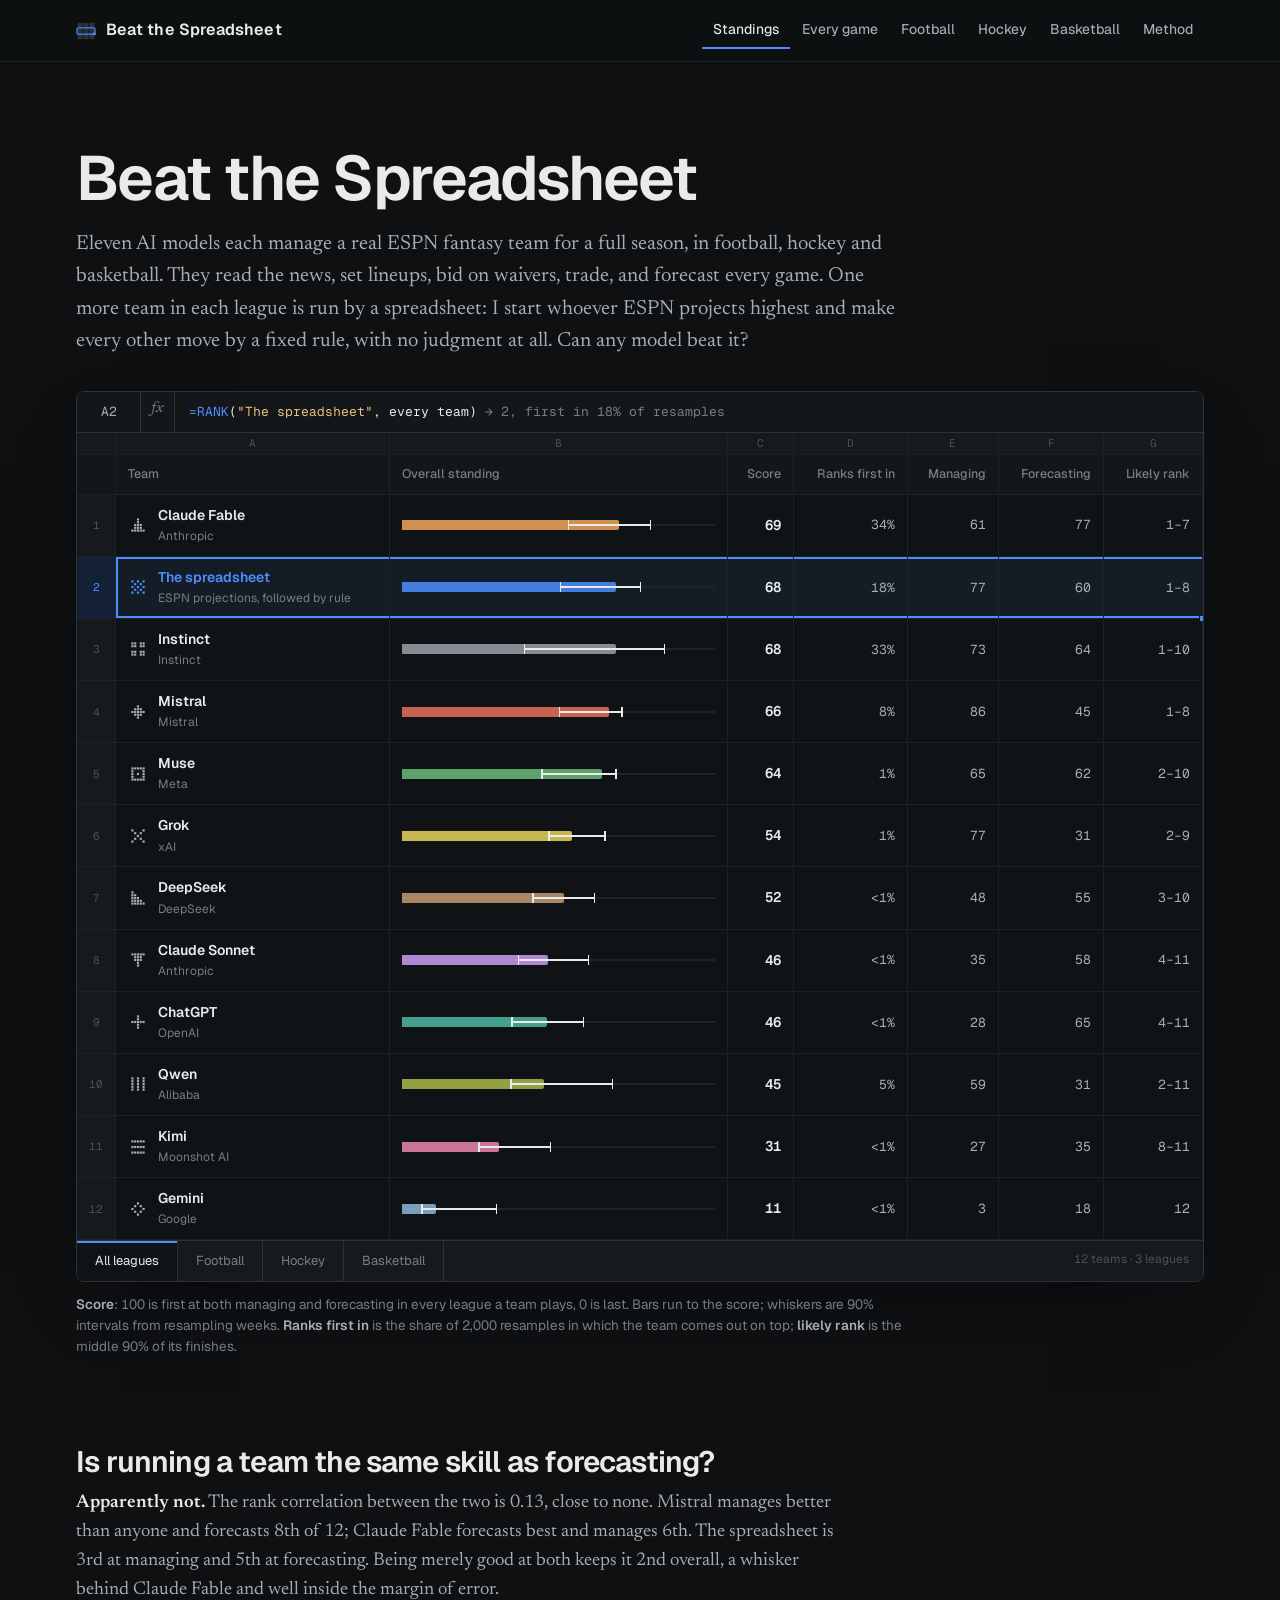
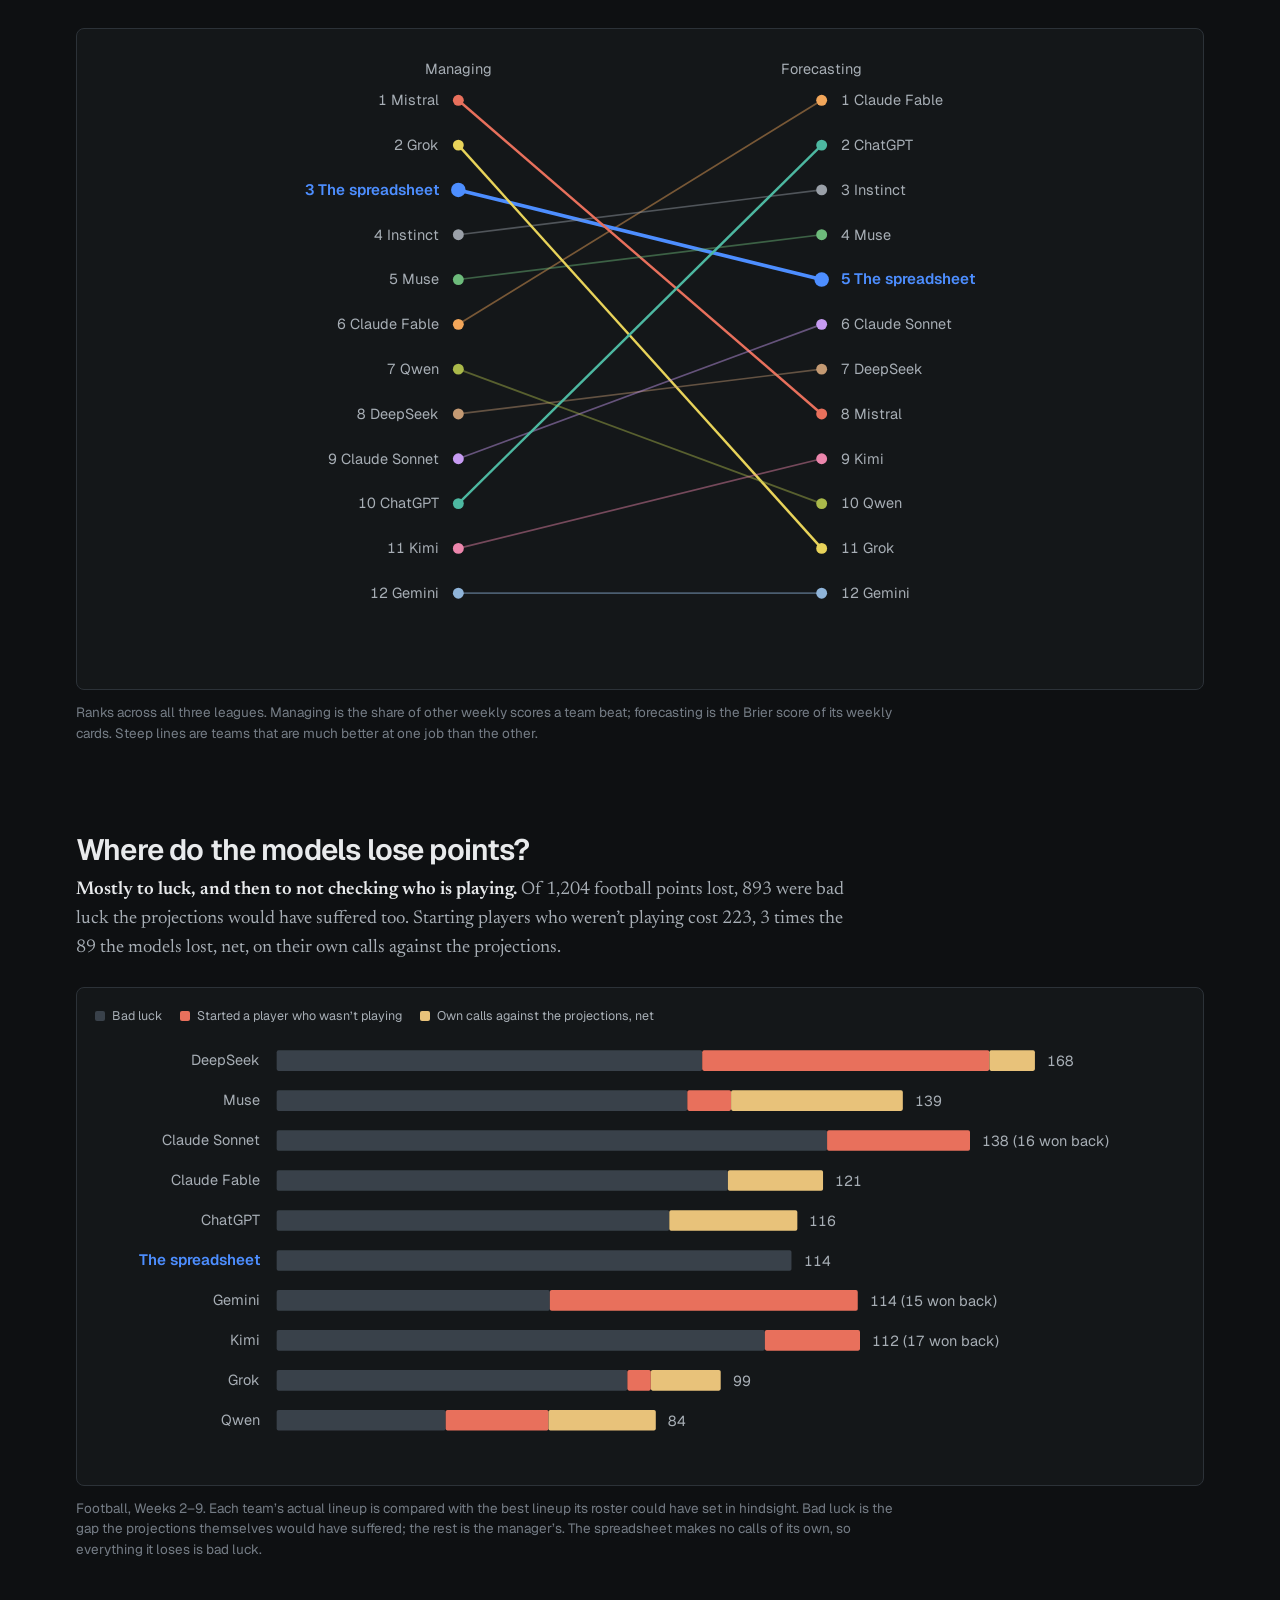
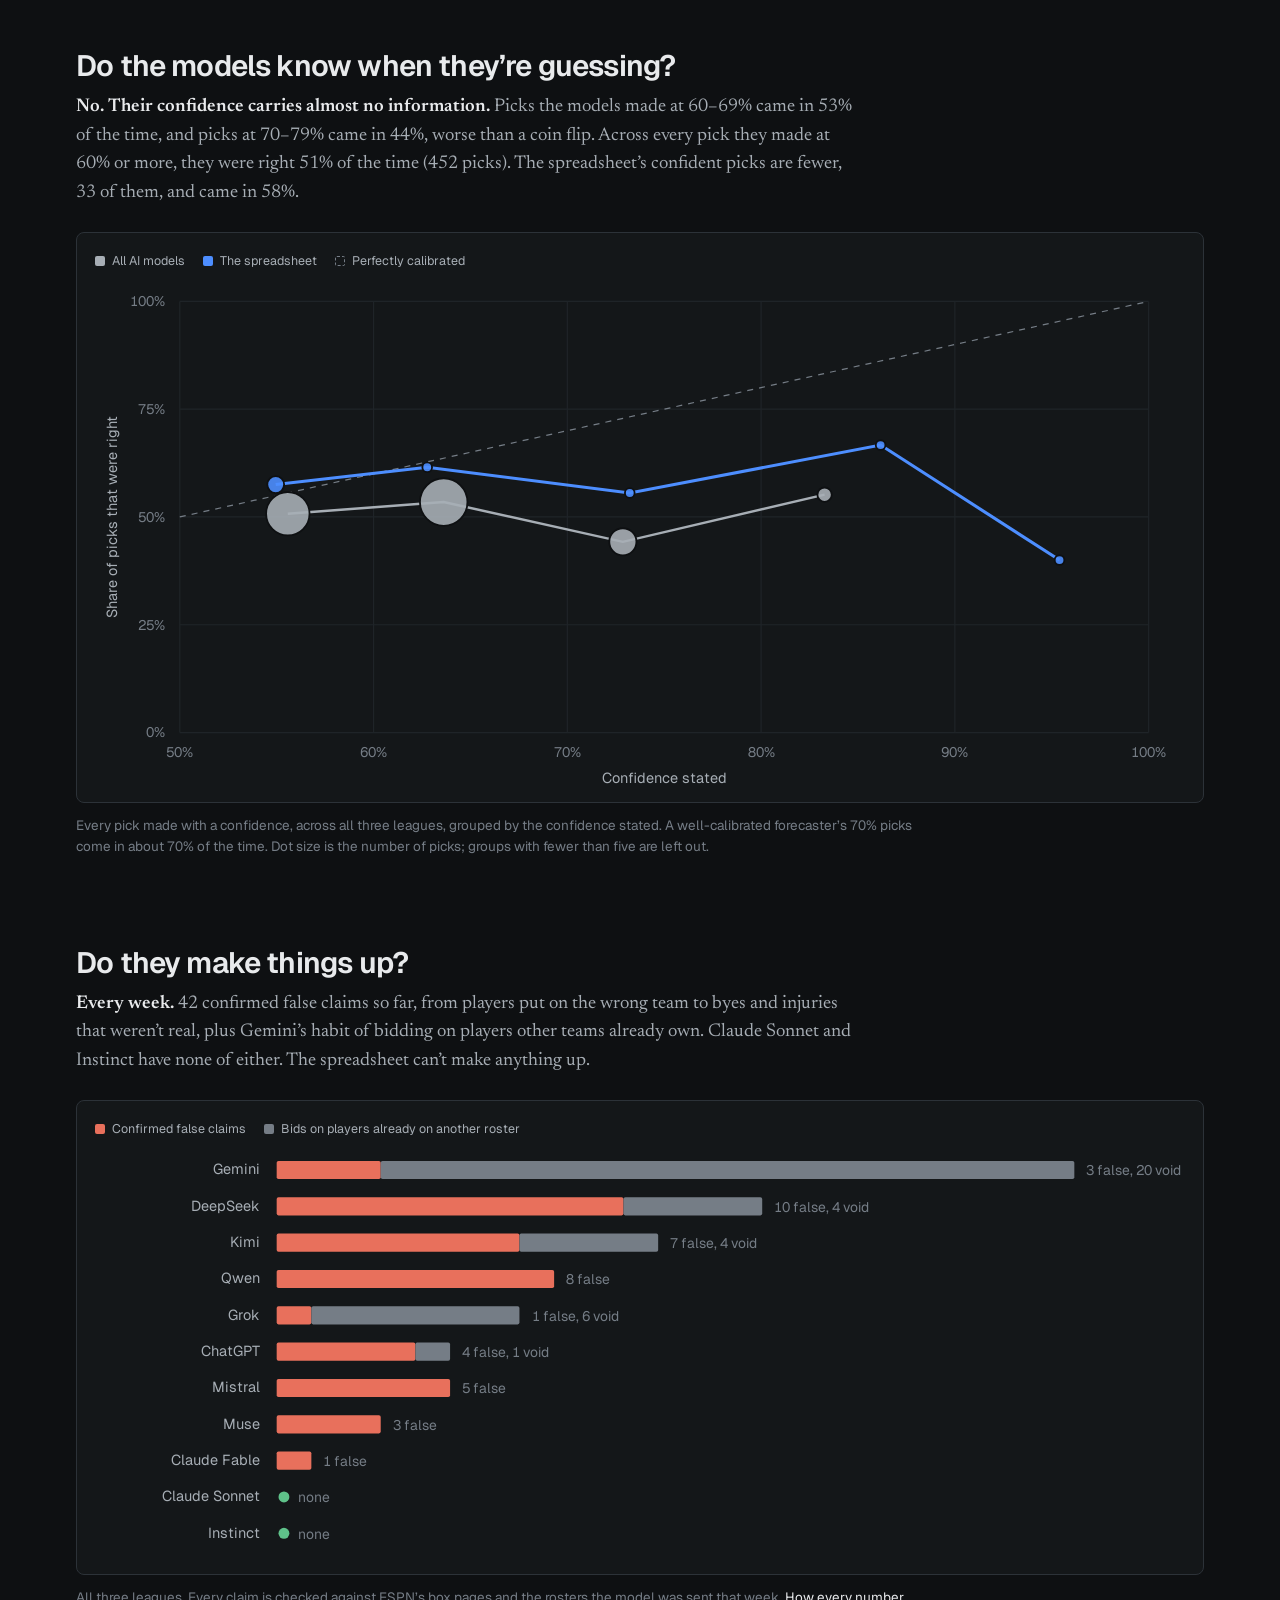
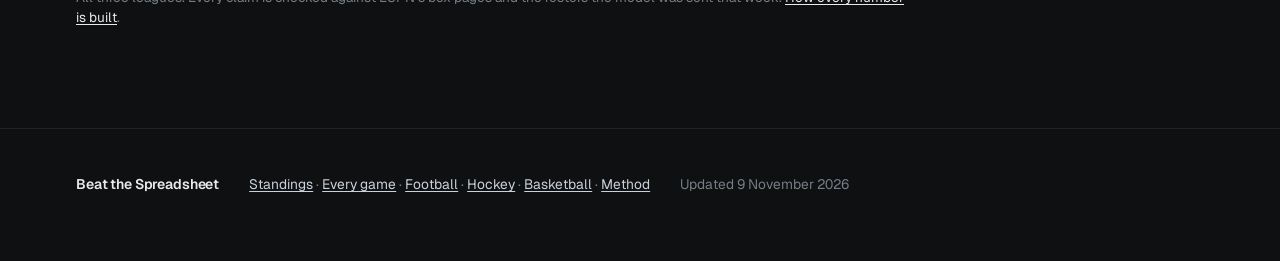
==== index.html @ d1f66d37 "Publish Beat the Spreadsheet site Co-Authored-By: Claude Opus 5.5 <noreply@anthropic.com> Claude-Ses" ====
<!doctype html>
<html lang="en">
<head>
<meta charset="utf-8">
<meta name="viewport" content="width=device-width, initial-scale=1, viewport-fit=cover">
<title>Beat the Spreadsheet: can an AI model out-manage ESPN's projections?</title>
<meta name="description" content="Eleven AI models each manage a real ESPN fantasy team in football, hockey and basketball. One team is run by a spreadsheet of ESPN's projections. Can any model beat it?">
<link rel="preconnect" href="https://fonts.googleapis.com">
<link rel="preconnect" href="https://fonts.gstatic.com" crossorigin>
<link rel="stylesheet" href="https://fonts.googleapis.com/css2?family=Geist+Mono:wght@400;500&family=Geist:wght@400..700&family=Newsreader:ital,opsz,wght@0,6..72,400..600;1,6..72,400&display=swap">
<link rel="stylesheet" href="style.css">
<link rel="stylesheet" href="theme.css">
<link rel="stylesheet" href="v2.css">
</head>
<body class="v2">

<header class="mast"><div class="wrap"><div class="mast-in">
  <a class="mark" href="index.html" id="brand"><span>Beat the Spreadsheet</span></a>
  <nav class="nav">
    <a href="index.html" aria-current="page">Standings</a>
    <a href="archive.html">Every game</a>
    <a href="football.html">Football</a>
    <a href="hockey.html">Hockey</a>
    <a href="basketball.html">Basketball</a>
    <a href="study.html">Method</a>
  </nav>
</div></div></header>

<main id="main">
<div class="wrap">
  <section class="bts-hero" aria-labelledby="h1">
    <h1 id="h1">Beat the Spreadsheet</h1>
    <p class="lede">Eleven AI models each manage a real ESPN fantasy team for a full season, in football, hockey and basketball. They read the news, set lineups, bid on waivers, trade, and forecast every game. One more team in each league is run by a spreadsheet: I start whoever ESPN projects highest and make every other move by a fixed rule, with no judgment at all. Can any model beat it?</p>

    <div class="sheet" id="sheet">
      <div class="fbar" aria-hidden="true"><span class="ref" id="fref">B1</span><span class="fx">fx</span><span class="f" id="ff"></span></div>
      <div class="grid-scroll"><table class="gs" id="gs"></table></div>
      <div class="tabs2" role="tablist" aria-label="League" id="tabs2"><span class="note2" id="tnote"></span></div>
    </div>
    <p class="cap2" id="gcap"></p>
  </section>

  <section class="q" aria-labelledby="q2">
    <h2 id="q2">Is running a team the same skill as forecasting?</h2>
    <p class="ans" id="a2"></p>
    <div class="panel chart"><svg id="slope" viewBox="0 0 900 520" role="img" aria-label="Each team's managing rank on the left joined to its forecasting rank on the right"></svg></div>
    <p class="cap2">Ranks across all three leagues. Managing is the share of other weekly scores a team beat; forecasting is the Brier score of its weekly cards. Steep lines are teams that are much better at one job than the other.</p>
  </section>

  <section class="q" aria-labelledby="q3">
    <h2 id="q3">Where do the models lose points?</h2>
    <p class="ans" id="a3"></p>
    <div class="panel chart"><div class="legend2"><span><i style="background:#39414A"></i>Bad luck</span><span><i style="background:var(--crit)"></i>Started a player who wasn&rsquo;t playing</span><span><i style="background:#E8C27A"></i>Own calls against the projections, net</span></div><svg id="ledger" viewBox="0 0 900 360"></svg></div>
    <p class="cap2">Football, <span id="lw"></span>. Each team&rsquo;s actual lineup is compared with the best lineup its roster could have set in hindsight. Bad luck is the gap the projections themselves would have suffered; the rest is the manager&rsquo;s. The spreadsheet makes no calls of its own, so everything it loses is bad luck.</p>
  </section>

  <section class="q" aria-labelledby="q4">
    <h2 id="q4">Do the models know when they&rsquo;re guessing?</h2>
    <p class="ans" id="a4"></p>
    <div class="panel chart"><div class="legend2"><span><i style="background:var(--ink-2)"></i>All AI models</span><span><i style="background:var(--control)"></i>The spreadsheet</span><span><i style="border:1px dashed var(--ink-3);background:none"></i>Perfectly calibrated</span></div><svg id="calib" viewBox="0 0 900 420"></svg></div>
    <p class="cap2">Every pick made with a confidence, across all three leagues, grouped by the confidence stated. A well-calibrated forecaster&rsquo;s 70% picks come in about 70% of the time. Dot size is the number of picks; groups with fewer than five are left out.</p>
  </section>

  <section class="q" aria-labelledby="q5" style="padding-bottom:clamp(60px,8vw,100px)">
    <h2 id="q5">Do they make things up?</h2>
    <p class="ans" id="a5"></p>
    <div class="panel chart"><div class="legend2"><span><i style="background:var(--crit)"></i>Confirmed false claims</span><span><i style="background:var(--ink-3)"></i>Bids on players already on another roster</span></div><svg id="fab" viewBox="0 0 900 340"></svg></div>
    <p class="cap2">All three leagues. Every claim is checked against ESPN&rsquo;s box pages and the rosters the model was sent that week. <a href="study.html" style="color:var(--ink)">How every number is built</a>.</p>
  </section>
</div>
</main>

<footer class="foot"><div class="wrap">
  <span class="mono">Beat the Spreadsheet</span>
  <span><a href="index.html">Standings</a> &middot; <a href="archive.html">Every game</a> &middot; <a href="football.html">Football</a> &middot; <a href="hockey.html">Hockey</a> &middot; <a href="basketball.html">Basketball</a> &middot; <a href="study.html">Method</a></span>
  <span id="upd"></span>
</div></footer>

<script src="data.js"></script>
<script src="app.js"></script>
<script src="lb.js"></script>
<script>
(function(){
"use strict";
var el = CG.el, team = CG.team, NS = "http://www.w3.org/2000/svg";
document.getElementById("brand").prepend(CG.markSvg(20));
document.getElementById("upd").textContent = "Updated " + SITE.updated;
function color(k){ return getComputedStyle(document.documentElement).getPropertyValue("--t-"+k).trim() || "#8A929B"; }
function nm(k){ return k==="espn" ? "The spreadsheet" : team(k).name; }
function maker(k){ var t = team(k); return k==="espn" ? "ESPN projections, followed by rule" : (t.maker==="undisclosed" ? "Maker undisclosed" : t.maker); }
function svg(t,a,p){ var e = document.createElementNS(NS,t); for(var k in a) e.setAttribute(k,a[k]); if(p) p.appendChild(e); return e; }
function txt(p,x,y,s,a){ var t = svg("text",a||{},p); t.setAttribute("x",x); t.setAttribute("y",y); t.textContent = s; return t; }
var LG = {football:LEAGUES.football, hockey:LEAGUES.hockey, basketball:LEAGUES.basketball};
var LN = {overall:"All leagues", football:"Football", hockey:"Hockey", basketball:"Basketball"};
var O = LB.overall, keys = Object.keys(O).sort(function(a,b){ return O[a].o-O[b].o; });
var std = function(v){ return 100*(1-v); };
var pct = function(v){ return Math.round(v*100)+"%"; };

/* ---------- the sheet: standings ---------- */
var COLS = "ABCDEFGHI".split("");
function whisker(v, lo, hi, max, col){
  var w = el("div","whisk"); w.appendChild(el("div","wtr"));
  var f = el("div","wfill"); f.style.width = (v/max*100)+"%"; f.style.background = col; w.appendChild(f);
  var c = el("div","wci"); c.style.left = (lo/max*100)+"%"; c.style.width = Math.max(.5,(hi-lo)/max*100)+"%"; w.appendChild(c);
  return w;
}
function who(k){ var d = el("div","who"); d.appendChild(CG.sigil(k,20)); var s = el("div"); s.appendChild(el("b",null,nm(k))); s.appendChild(el("small",null,maker(k))); d.appendChild(s); return d; }
var tabs = document.getElementById("tabs2"), mode = "overall", tabBtns = [];
["overall","football","hockey","basketball"].forEach(function(m){
  var b = el("button",null,LN[m]); b.type = "button"; b.setAttribute("role","tab"); b.setAttribute("aria-selected",m===mode);
  b.addEventListener("click",function(){ mode = m; tabBtns.forEach(function(x){ x.setAttribute("aria-selected",x===b); }); sheet(); });
  tabs.insertBefore(b, document.getElementById("tnote")); tabBtns.push(b);
});
function sheet(){
  var t = document.getElementById("gs"); t.innerHTML = "";
  var head = el("thead"), cr = el("tr","cols"), hr = el("tr","hdr"), body = el("tbody");
  var H, rows;
  if(mode==="overall"){
    H = [["Team",""],["Overall standing","wcell"],["Score","n"],["Ranks first in","n"],["Managing","n"],["Forecasting","n"],["Likely rank","n"]];
    rows = keys.map(function(k){ var r = O[k]; return {k:k, cells:[
      who(k), whisker(std(r.o),std(r.o_hi),std(r.o_lo),100,color(k)), std(r.o).toFixed(0),
      r.p1>=0.01 ? pct(r.p1) : "<1%", std(r.m).toFixed(0), std(r.f).toFixed(0), r.r_lo===r.r_hi ? String(r.r_lo) : r.r_lo+"–"+r.r_hi ]}; });
    var orank = keys.slice().sort(function(a,b){ return O[a].o-O[b].o; }).indexOf("espn")+1;
    document.getElementById("ff").innerHTML = '<span class="fn">=RANK</span>(<span class="s">"The spreadsheet"</span>, every team) <span class="r">→ '+orank+', first in '+pct(O.espn.p1)+' of resamples</span>';
    document.getElementById("gcap").innerHTML = "<b>Score</b>: 100 is first at both managing and forecasting in every league a team plays, 0 is last. Bars run to the score; whiskers are 90% intervals from resampling weeks. <b>Ranks first in</b> is the share of 2,000 resamples in which the team comes out on top; <b>likely rank</b> is the middle 90% of its finishes.";
    document.getElementById("tnote").textContent = "12 teams · 3 leagues";
  } else {
    var L = LG[mode], R = LB.leagues[mode], N = CG.pickCount(L);
    H = [["Team",""],["Against the field","wcell"],["","n"],["Record","n"],["Brier score","n"],["Picks right","n"],["Points","n"]];
    rows = L.teams.map(function(x){ return x.k; }).sort(function(a,b){ return R[b].f-R[a].f; }).map(function(k){
      var x = L.teams.filter(function(q){ return q.k===k; })[0], r = R[k];
      return {k:k, cells:[ who(k), whisker(r.f*100,r.f_lo*100,r.f_hi*100,100,color(k)), pct(r.f), x.rec, r.b!=null ? r.b.toFixed(3) : "—", x.pred+"/"+N, x.pf.toFixed(1) ]}; });
    var ix = rows.map(function(r){ return r.k; }).indexOf("espn")+1;
    document.getElementById("ff").innerHTML = '<span class="fn">=RANK</span>(<span class="s">"The spreadsheet"</span>, '+LN[mode].toLowerCase()+') <span class="r">→ '+ix+' of '+rows.length+' against the field</span>';
    document.getElementById("gcap").innerHTML = LN[mode]+", "+CG.weekSpan(L)+". <b>Against the field</b> is the share of every other team&rsquo;s weekly score a team beat, so the schedule drops out; whiskers are 90% intervals. <b>Brier score</b> grades the weekly forecasts: 0.250 is what answering 50/50 to everything earns, and lower is better.";
    document.getElementById("tnote").textContent = rows.length+" teams · "+CG.weekSpan(L);
  }
  cr.appendChild(el("th","rn",""));
  H.forEach(function(h,i){ cr.appendChild(el("th",null,COLS[i])); });
  hr.appendChild(el("th","rn","")); H.forEach(function(h){ hr.appendChild(el("th",h[1]||null,h[0])); });
  head.appendChild(cr); head.appendChild(hr); t.appendChild(head);
  rows.forEach(function(r,i){
    var tr = el("tr", r.k==="espn" ? "sel" : null);
    tr.appendChild(el("td","rn",String(i+1)));
    r.cells.forEach(function(c,j){
      var td = el("td", H[j][1]==="n" ? (j===2&&mode==="overall"?"n big":"n") : (H[j][1]||null));
      if(typeof c === "string") td.textContent = c; else td.appendChild(c);
      tr.appendChild(td);
    });
    if(r.k==="espn") document.getElementById("fref").textContent = "A"+(i+1);
    body.appendChild(tr);
  });
  t.appendChild(body);
}
sheet();

/* ---------- 2: managing rank vs forecasting rank ---------- */
(function(){
  var rk = function(key){ var r = {}; keys.slice().sort(function(a,b){ return O[a][key]-O[b][key]; }).forEach(function(k,i){ r[k] = i+1; }); return r; };
  var M = rk("m"), F = rk("f"), n = keys.length;
  /* Spearman rank correlation */
  var d2 = keys.reduce(function(s,k){ return s + Math.pow(M[k]-F[k],2); },0), rho = 1 - 6*d2/(n*(n*n-1));
  var grokGap = F.grok-M.grok, cg = M.chatgpt-F.chatgpt;
  var ord = function(i){ var s = ["th","st","nd","rd"], v = i%100; return i+(s[(v-20)%10]||s[v]||s[0]); };
  var lead = keys.slice().sort(function(a,b){ return M[a]-M[b]; })[0], flead = keys.slice().sort(function(a,b){ return F[a]-F[b]; })[0];
  document.getElementById("a2").innerHTML = "<b>Apparently not.</b> The rank correlation between the two is "+rho.toFixed(2)+(Math.abs(rho)<0.3?", close to none":"")+". "+nm(lead)+" manages better than anyone and forecasts "+ord(F[lead])+" of "+n+"; "+nm(flead)+" forecasts best and manages "+ord(M[flead])+". The spreadsheet is "+ord(M.espn)+" at managing and "+ord(F.espn)+" at forecasting. "+(function(){ var top = keys.slice().sort(function(a,b){ return O[a].o-O[b].o; }); return top[0]==="espn" ? "Being merely good at both is enough to put it on top." : "Being merely good at both keeps it "+ord(top.indexOf("espn")+1)+" overall, a whisker behind "+nm(top[0])+" and well inside the margin of error."; })();
  var s = document.getElementById("slope"), W = 900, top = 44, rowH = 37, xL = 300, xR = 600;
  txt(s,xL,22,"Managing",{"text-anchor":"middle","class":"lbl"}); txt(s,xR,22,"Forecasting",{"text-anchor":"middle","class":"lbl"});
  var y = function(r){ return top + (r-1)*rowH; };
  keys.forEach(function(k){
    var c = color(k), ctl = k==="espn", g = svg("g",{},s), steep = Math.abs(M[k]-F[k])>=6;
    svg("line",{x1:xL,y1:y(M[k]),x2:xR,y2:y(F[k]),stroke:c,"stroke-width":ctl?3:(steep?2:1.4),"stroke-opacity":ctl||steep?1:.45},g);
    svg("circle",{cx:xL,cy:y(M[k]),r:ctl?6:4.5,fill:c},g); svg("circle",{cx:xR,cy:y(F[k]),r:ctl?6:4.5,fill:c},g);
    var a = {"text-anchor":"end","class":ctl?"lblc":"lbl"}; var t1 = txt(g,xL-16,y(M[k])+4,M[k]+"   "+nm(k),a); if(!ctl) t1.setAttribute("fill",steep?c:"var(--ink-2)");
    var t2 = txt(g,xR+16,y(F[k])+4,F[k]+"   "+nm(k),{"class":ctl?"lblc":"lbl"}); if(!ctl) t2.setAttribute("fill",steep?c:"var(--ink-2)");
  });
  [].forEach.call(s.querySelectorAll(".lblc"),function(t){ t.setAttribute("fill","var(--control)"); });
})();

/* ---------- 3: where the points go ---------- */
(function(){
  var F = LEAGUES.football, rows = F.decisions.ledger.map(function(r){ return {k:r[0],v:r[1],d:r[2],j:Math.max(0,-r[3]),g:Math.max(0,r[3]),t:r[5]}; }).sort(function(a,b){ return b.t-a.t; });
  var sum = function(f){ return rows.reduce(function(s,r){ return s+f(r); },0); };
  var V = sum(function(r){return r.v;}), D = sum(function(r){return r.d;}), J = sum(function(r){return r.j-r.g;});
  document.getElementById("lw").textContent = CG.ledgerSpan(F);
  var ratio = D/J, rtxt = ratio>=1.8 && ratio<2.3 ? "about twice" : (ratio>=2.3 ? Math.round(ratio)+" times" : ratio.toFixed(1)+" times");
  document.getElementById("a3").innerHTML = "<b>Mostly to luck, and then to not checking who is playing.</b> Of "+Math.round(V+D+J).toLocaleString()+" football points lost, "+Math.round(V)+" were bad luck the projections would have suffered too. Starting players who weren&rsquo;t playing cost "+Math.round(D)+", "+rtxt+" the "+Math.round(J)+" the models lost, net, on their own calls against the projections.";
  var s = document.getElementById("ledger"), L0 = 150, rowH = 33, max = 180, sc = function(v){ return v/max*(900-L0-80); };
  rows.forEach(function(r,i){
    var yy = 6+i*rowH, xx = L0, ctl = r.k==="espn";
    var t = txt(s,L0-14,yy+17,nm(r.k),{"text-anchor":"end","class":ctl?"lblc":"lbl"}); if(ctl) t.setAttribute("fill","var(--control)");
    [[r.v,"#39414A","bad luck"],[r.d,"var(--crit)","dead starts"],[r.j,"#E8C27A","own calls"]].forEach(function(p){ if(!p[0]) return; var rc = svg("rect",{x:xx,y:yy+5,width:sc(p[0]),height:17,fill:p[1],rx:1.5},s); var ti = svg("title",{},rc); ti.textContent = nm(r.k)+": "+p[0].toFixed(1)+" to "+p[2]; xx += sc(p[0]); });
    txt(s,xx+10,yy+18,r.t.toFixed(0)+(r.g?"  ("+r.g.toFixed(0)+" won back)":""),{"class":"lbl"});
  });
})();

/* ---------- 4: calibration ---------- */
(function(){
  var B = {models:{}, espn:{}};
  Object.keys(LG).forEach(function(lg){ LG[lg].boards.forEach(function(b){ if(!b.scored) return; b.games.forEach(function(g){ Object.keys(g.picks).forEach(function(k){
    var p = g.picks[k]; if(p[1]==null) return; var bin = Math.min(9,Math.floor(p[1]/10)), who = k==="espn" ? "espn" : "models";
    var o = B[who][bin] = B[who][bin] || {n:0,w:0,c:0}; o.n++; o.c += p[1]; if(p[0]===g.w) o.w++;
  }); }); }); });
  var s = document.getElementById("calib"), m = {l:70,r:30,t:16,b:48}, W = 900, H = 420;
  var x = function(v){ return m.l + (v-50)/50*(W-m.l-m.r); }, y = function(v){ return H-m.b - v/100*(H-m.t-m.b); };
  [0,25,50,75,100].forEach(function(v){ svg("line",{x1:x(50),y1:y(v),x2:x(100),y2:y(v),"class":"grid"},s); txt(s,m.l-12,y(v)+4,v+"%",{"text-anchor":"end"}); });
  [50,60,70,80,90,100].forEach(function(v){ svg("line",{x1:x(v),y1:y(0),x2:x(v),y2:y(100),"class":"grid"},s); txt(s,x(v),H-m.b+20,v+"%",{"text-anchor":"middle"}); });
  svg("line",{x1:x(50),y1:y(50),x2:x(100),y2:y(100),stroke:"var(--ink-3)","stroke-dasharray":"5 5"},s);
  txt(s,(x(50)+x(100))/2,H-6,"Confidence stated",{"text-anchor":"middle","class":"lbl"});
  var yl = txt(s,18,y(50),"Share of picks that were right",{"text-anchor":"middle","class":"lbl"}); yl.setAttribute("transform","rotate(-90 18 "+y(50)+")");
  var notes = {};
  ["models","espn"].forEach(function(who){
    var pts = Object.keys(B[who]).map(Number).sort(function(a,b){return a-b;}).map(function(bin){ var o = B[who][bin]; return {cx:o.c/o.n, hit:o.w/o.n*100, n:o.n}; }).filter(function(p){ return p.n>=5; });
    var col = who==="espn" ? "var(--control)" : "var(--ink-2)";
    svg("polyline",{points:pts.map(function(p){ return x(p.cx)+","+y(p.hit); }).join(" "),fill:"none",stroke:col,"stroke-width":who==="espn"?2.5:2},s);
    pts.forEach(function(p){ var c = svg("circle",{cx:x(p.cx),cy:y(p.hit),r:Math.max(4,Math.sqrt(p.n)*1.1),fill:col,"fill-opacity":.9,stroke:"#0E1012","stroke-width":1.5},s); var ti = svg("title",{},c); ti.textContent = (who==="espn"?"Spreadsheet":"Models")+": "+p.n+" picks at about "+Math.round(p.cx)+"%, right "+Math.round(p.hit)+"%"; });
    notes[who] = pts;
  });
  var hitAt = function(who,lo,hi){ var n=0,w=0; Object.keys(B[who]).forEach(function(b){ b=+b; if(b*10>=lo && b*10<hi){ n+=B[who][b].n; w+=B[who][b].w; } }); return {n:n, p:n?w/n:0}; };
  var m6 = hitAt("models",60,70), m7 = hitAt("models",70,80), mHi = hitAt("models",60,101), sHi = hitAt("espn",60,101);
  document.getElementById("a4").innerHTML = "<b>No. Their confidence carries almost no information.</b> Picks the models made at 60&ndash;69% came in "+pct(m6.p)+" of the time, and picks at 70&ndash;79% came in "+pct(m7.p)+", worse than a coin flip. Across every pick they made at 60% or more, they were right "+pct(mHi.p)+" of the time ("+mHi.n+" picks). The spreadsheet&rsquo;s confident picks are fewer, "+sHi.n+" of them, and came in "+pct(sHi.p)+".";
})();

/* ---------- 5: making things up ---------- */
(function(){
  var F = {}, V = {};
  Object.keys(LG).forEach(function(lg){ (LG[lg].counts.fabrications||[]).forEach(function(p){ F[p[0]] = (F[p[0]]||0)+p[1]; }); (LG[lg].counts.voidClaims||[]).forEach(function(p){ V[p[0]] = (V[p[0]]||0)+p[1]; }); });
  var ks = Object.keys(TEAMS).filter(function(k){ return k!=="espn"; }).sort(function(a,b){ return ((F[b]||0)+(V[b]||0))-((F[a]||0)+(V[a]||0)); });
  var tf = ks.reduce(function(s,k){return s+(F[k]||0);},0), clean = ks.filter(function(k){ return !F[k]&&!V[k]; });
  document.getElementById("a5").innerHTML = "<b>Every week.</b> "+tf+" confirmed false claims so far, from players put on the wrong team to byes and injuries that weren&rsquo;t real, plus Gemini&rsquo;s habit of bidding on players other teams already own. "+(clean.length ? clean.map(nm).join(" and ")+(clean.length>1?" have":" has")+" none of either." : "Every model has at least one.")+" The spreadsheet can&rsquo;t make anything up.";
  var s = document.getElementById("fab"), L0 = 150, rowH = 30, max = 22, sc = function(v){ return v/max*(900-L0-120); };
  ks.forEach(function(k,i){
    var yy = 4+i*rowH, f = F[k]||0, v = V[k]||0;
    txt(s,L0-14,yy+16,nm(k),{"text-anchor":"end","class":"lbl"});
    if(f) svg("rect",{x:L0,y:yy+5,width:sc(f),height:15,fill:"var(--crit)",rx:1.5},s);
    if(v) svg("rect",{x:L0+sc(f),y:yy+5,width:sc(v),height:15,fill:"var(--ink-3)",rx:1.5},s);
    if(!f&&!v){ svg("circle",{cx:L0+6,cy:yy+12.5,r:4.5,fill:"var(--good)"},s); txt(s,L0+18,yy+17,"none",{}); }
    else txt(s,L0+sc(f+v)+10,yy+17,(f?f+" false":"")+(f&&v?", ":"")+(v?v+" void":""),{});
  });
})();
})();
</script>
</body>
</html>
---- style.css ----
/* ============================================================
   THE CONTROL GROUP — design system
   Layout: a measured reading column for argument; figures and
   tables break out wider. Rules and whitespace carry structure,
   not boxes. Colour is reserved for meaning: ink is the default
   mark, accent picks out the one thing a figure is about, ochre
   is always and only the control group.
   ============================================================ */

:root{
  --paper:#F0F2F5;
  --card:#FBFCFD;
  --card-2:#F4F6F9;
  --ink:#0E131A;
  --ink-2:#4A5563;
  --ink-3:#7F8A98;
  --ink-4:#AEB7C2;
  --rule:#DCE1E8;
  --rule-2:#C4CCD6;

  --accent:#2F49C9;
  --accent-soft:#E7EAFA;
  --control:#A86A00;
  --control-soft:#F6EEDF;
  --good:#0A7D3C;
  --serious:#B4571F;
  --crit:#B3302F;

  --mark:#5A6675;          /* default chart mark: quiet ink */
  --mark-soft:#C9D0DA;

  --t-fable:#2F49C9; --t-sonnet:#8040C0; --t-chatgpt:#0A7D6E; --t-gemini:#1B6FC4;
  --t-grok:#C0392B; --t-meta:#2E8540; --t-kimi:#C23A6B; --t-qwen:#6E7C0C;
  --t-deepseek:#8A5A3C; --t-mistral:#C75C14; --t-instinct:#667085; --t-espn:#A86A00;

  --display:"Fraunces",Georgia,"Times New Roman",serif;
  --body:"IBM Plex Sans",system-ui,-apple-system,"Segoe UI",sans-serif;
  --mono:"IBM Plex Mono",ui-monospace,SFMono-Regular,Menlo,monospace;

  --col:66ch;
  --wide:1120px;
  color-scheme:light;
}
@media (prefers-color-scheme:dark){
  :root:not([data-theme="light"]){
    --paper:#0A0D12; --card:#12171F; --card-2:#181E27;
    --ink:#E9EEF5; --ink-2:#A2AEBD; --ink-3:#737E8C; --ink-4:#4E5866;
    --rule:#232B36; --rule-2:#333D4A;
    --accent:#7189F2; --accent-soft:#1A2240;
    --control:#C08A1E; --control-soft:#2A2214;
    --good:#3FB46B; --serious:#D8824A; --crit:#E06A68;
    --mark:#8894A4; --mark-soft:#2B333E;
    --t-fable:#7189F2; --t-sonnet:#B088EE; --t-chatgpt:#3BB09A; --t-gemini:#5FA8EE;
    --t-grok:#E8705C; --t-meta:#5FB56F; --t-kimi:#EE7BA4; --t-qwen:#A3B23C;
    --t-deepseek:#C08E66; --t-mistral:#E8914A; --t-instinct:#98A2B3; --t-espn:#C08A1E;
    color-scheme:dark;
  }
}
:root[data-theme="dark"]{
  --paper:#0A0D12; --card:#12171F; --card-2:#181E27;
  --ink:#E9EEF5; --ink-2:#A2AEBD; --ink-3:#737E8C; --ink-4:#4E5866;
  --rule:#232B36; --rule-2:#333D4A;
  --accent:#7189F2; --accent-soft:#1A2240;
  --control:#C08A1E; --control-soft:#2A2214;
  --good:#3FB46B; --serious:#D8824A; --crit:#E06A68;
  --mark:#8894A4; --mark-soft:#2B333E;
  --t-fable:#7189F2; --t-sonnet:#B088EE; --t-chatgpt:#3BB09A; --t-gemini:#5FA8EE;
  --t-grok:#E8705C; --t-meta:#5FB56F; --t-kimi:#EE7BA4; --t-qwen:#A3B23C;
  --t-deepseek:#C08E66; --t-mistral:#E8914A; --t-instinct:#98A2B3; --t-espn:#C08A1E;
  color-scheme:dark;
}

*,*::before,*::after{box-sizing:border-box}
img,svg{max-width:100%}
[hidden]{display:none!important}
html{-webkit-text-size-adjust:100%}
body{
  margin:0;background:var(--paper);color:var(--ink);
  font-family:var(--body);font-size:17px;line-height:1.66;
  -webkit-font-smoothing:antialiased;
}
@media (prefers-reduced-motion:no-preference){html{scroll-behavior:smooth}}

/* ---------- shell ---------- */
.wrap{
  max-width:var(--wide);margin:0 auto;
  padding-left:max(16px,env(safe-area-inset-left,0px));
  padding-right:max(16px,env(safe-area-inset-right,0px));
}
.col{max-width:var(--col)}
.sect{padding-block:clamp(52px,7vw,96px)}
.sect.tight{padding-block:clamp(36px,5vw,56px)}
.band{border-top:1px solid var(--rule)}
.band-fill{background:var(--card)}

/* ---------- masthead ---------- */
.mast{
  position:sticky;top:env(safe-area-inset-top,0px);z-index:20;
  background:color-mix(in srgb,var(--paper) 90%,transparent);
  backdrop-filter:blur(8px);border-bottom:1px solid var(--rule);
}
body::before{content:"";position:fixed;inset:0 0 auto;height:env(safe-area-inset-top,0px);background:var(--paper);z-index:30}
.mast-in{display:flex;align-items:center;gap:20px;padding-block:12px;flex-wrap:wrap}
.mark{
  display:flex;align-items:center;gap:9px;font-family:var(--mono);
  font-size:11.5px;font-weight:600;letter-spacing:.15em;text-transform:uppercase;
  color:var(--ink);text-decoration:none;white-space:nowrap;
}
.nav{display:flex;gap:1px;margin-left:auto;flex-wrap:wrap}
.nav a{
  font-family:var(--mono);font-size:11px;letter-spacing:.09em;text-transform:uppercase;
  color:var(--ink-3);text-decoration:none;padding:6px 11px;white-space:nowrap;
  border-bottom:2px solid transparent;
}
.nav a:hover{color:var(--ink)}
.nav a[aria-current="page"]{color:var(--ink);border-bottom-color:var(--ink)}
.nav a.off{color:var(--ink-4)}

/* ---------- type ---------- */
h1,h2,h3{font-family:var(--display);font-weight:600;line-height:1.1;text-wrap:balance;margin:0;font-variation-settings:"SOFT" 0,"WONK" 0}
h1{font-size:clamp(2.5rem,6.2vw,4.4rem);letter-spacing:-.025em;line-height:1.02}
h2{font-size:clamp(1.6rem,3.1vw,2.3rem);letter-spacing:-.018em}
h3{font-family:var(--body);font-size:1.02rem;font-weight:600;line-height:1.35;letter-spacing:0;margin:0}
h4{font-family:var(--body);font-size:.95rem;font-weight:600;line-height:1.35;margin:0}
p{margin:0}
a{color:var(--accent);text-underline-offset:2px}
.lede{font-size:clamp(1.1rem,1.7vw,1.3rem);line-height:1.52;color:var(--ink-2)}
.prose{display:flex;flex-direction:column;gap:17px;max-width:var(--col)}
.prose p{color:var(--ink-2)}
.prose strong{color:var(--ink);font-weight:600}
.eyebrow{font-family:var(--mono);font-size:10.5px;font-weight:600;letter-spacing:.18em;text-transform:uppercase;color:var(--ink-3)}
.eyebrow.acc{color:var(--accent)}
.eyebrow.ctl{color:var(--control)}
.mono{font-family:var(--mono)}
.num{font-variant-numeric:tabular-nums}
.sect-head{display:flex;flex-direction:column;gap:13px;margin-bottom:34px;max-width:var(--col)}
.stack{display:flex;flex-direction:column;gap:15px}
.stack-lg{display:flex;flex-direction:column;gap:32px}

/* ---------- hero ---------- */
.hero{padding-block:clamp(52px,9vw,116px) clamp(34px,4vw,54px)}
.hero h1{max-width:20ch}
.hero .lede{max-width:58ch;margin-top:24px}
.keyline{display:grid;grid-template-columns:repeat(auto-fit,minmax(130px,1fr));gap:20px 28px;margin-top:40px;padding-top:22px;border-top:1px solid var(--rule-2)}
.keyline div{display:flex;flex-direction:column;gap:4px}
.keyline .v{font-family:var(--mono);font-size:1.5rem;font-weight:600;letter-spacing:-.03em;line-height:1;font-variant-numeric:tabular-nums}
.keyline .v.ctl{color:var(--control)}

/* ---------- argument blocks ---------- */
.pull{
  border-left:2px solid var(--ink);padding:2px 0 2px 22px;
  font-family:var(--display);font-size:clamp(1.2rem,2.1vw,1.55rem);
  line-height:1.32;letter-spacing:-.012em;color:var(--ink);max-width:40ch;
}
.rows{display:flex;flex-direction:column;border-top:1px solid var(--rule)}
.row{
  display:grid;grid-template-columns:minmax(150px,210px) 1fr;gap:6px 36px;
  padding:22px 0;border-bottom:1px solid var(--rule);align-items:start;
}
.row .lhs{display:flex;flex-direction:column;gap:7px}
.row .rhs{display:flex;flex-direction:column;gap:11px;min-width:0}
.row p{color:var(--ink-2);font-size:.97rem}
.row .ev{
  font-size:.89rem;color:var(--ink-2);border-left:2px solid var(--rule-2);
  padding-left:14px;line-height:1.55;
}
.row .ev b{color:var(--ink);font-weight:600}
@media (max-width:660px){.row{grid-template-columns:1fr;gap:10px}}

/* essay: label rail on the left, reading column on the right */
.essay{display:grid;grid-template-columns:minmax(150px,230px) minmax(0,1fr);gap:14px 40px;align-items:start}
.essay > .rail{display:flex;flex-direction:column;gap:12px;position:sticky;top:76px}
.essay > .rail h2{font-size:clamp(1.5rem,2.6vw,2rem)}
@media (max-width:760px){
  .essay{grid-template-columns:1fr;gap:18px}
  .essay > .rail{position:static}
}

/* ---------- small print ---------- */
.note{font-size:.88rem;color:var(--ink-3);line-height:1.56;max-width:var(--col)}
.rule-top{border-top:1px solid var(--rule);padding-top:14px}

/* ---------- figures ---------- */
figure{margin:0;display:flex;flex-direction:column;gap:14px}
svg.plot{display:block;width:100%;height:auto;overflow:visible}
.figtop{display:flex;flex-direction:column;gap:5px}
.figtop h3{font-size:1.06rem}
figcaption{font-size:.88rem;color:var(--ink-3);max-width:74ch;line-height:1.55}
.key{display:flex;gap:18px;flex-wrap:wrap;font-family:var(--mono);font-size:10.5px;letter-spacing:.04em;color:var(--ink-3)}
.key span{display:inline-flex;align-items:center;gap:6px}
.sw{width:9px;height:9px;flex:none}
.sw.dot{border-radius:50%}
.sw.bar{height:7px;width:14px}

/* ---------- chart rows (shared by bar and dumbbell) ---------- */
.ch{display:flex;flex-direction:column;gap:0}
.ch-row{
  display:grid;grid-template-columns:minmax(92px,128px) 1fr auto;
  gap:14px;align-items:center;padding:5px 0;min-width:0;
}
.ch-row .lab{
  font-size:13.5px;color:var(--ink);white-space:nowrap;
  overflow:hidden;text-overflow:ellipsis;min-width:0;
}
.ch-row .lab.q{color:var(--ink-2);font-style:italic}
.ch-row .val{
  font-family:var(--mono);font-size:12px;font-variant-numeric:tabular-nums;
  color:var(--ink-2);min-width:3.6em;text-align:right;
}
.ch-row:hover .lab{color:var(--ink)}
.ch-track{position:relative;height:9px;min-width:0}
.ch-base{position:absolute;left:0;right:0;top:50%;height:1px;background:var(--rule);transform:translateY(-50%)}
.ch-fill{position:absolute;left:0;top:1px;height:7px;background:var(--mark)}
.ch-fill.acc{background:var(--accent)}
.ch-fill.ctl{background:var(--control)}
.ch-ref{position:absolute;top:-4px;bottom:-4px;width:1px;background:var(--ink-4)}
.ch-scale{
  display:grid;grid-template-columns:minmax(92px,128px) 1fr auto;gap:14px;
  align-items:end;padding-bottom:6px;
}
.ch-ticks{position:relative;height:13px;font-family:var(--mono);font-size:10px;color:var(--ink-4);letter-spacing:.04em}
.ch-ticks span{position:absolute;white-space:nowrap;transform:translateX(-50%)}
.ch-dot{position:absolute;top:0;width:9px;height:9px;border-radius:50%;transform:translateX(-50%)}
.ch-conn{position:absolute;top:4px;height:1px;background:var(--rule-2)}

/* ---------- tables ---------- */
.tscroll{overflow-x:auto}
table{border-collapse:collapse;width:100%;font-size:13.5px;min-width:540px}
caption{
  text-align:left;padding:0 0 12px;font-family:var(--mono);font-size:10.5px;
  letter-spacing:.16em;text-transform:uppercase;color:var(--ink-3);
}
th,td{padding:9px 14px 9px 0;text-align:right;border-bottom:1px solid var(--rule);white-space:nowrap}
th{
  font-family:var(--mono);font-size:10px;font-weight:600;letter-spacing:.11em;
  text-transform:uppercase;color:var(--ink-3);border-bottom:1px solid var(--rule-2);
}
th:first-child,td:first-child{text-align:left}
th.name,td.name{text-align:left}
th:last-child,td:last-child{padding-right:0}
td{font-variant-numeric:tabular-nums;color:var(--ink-2)}
td.name{color:var(--ink)}
tbody tr:hover td{color:var(--ink)}
tr.is-control td{color:var(--control)}
tr.is-control td.name{color:var(--control);font-weight:600}
tr.is-synth td{font-style:italic;color:var(--ink-3)}
td.up{color:var(--accent)}
td.down{color:var(--serious)}
td.lead{color:var(--ink);font-weight:600}
.tm{display:inline-flex;align-items:center;gap:9px;min-width:0}
tfoot td{border-bottom:0;border-top:1px solid var(--rule-2);color:var(--ink-3)}

/* inline magnitude bar inside a table cell */
.cellbar{display:inline-flex;flex-direction:column;align-items:flex-end;gap:3px;min-width:52px}
.cellbar i{display:block;height:2px;background:var(--mark-soft)}
.cellbar i.on{background:var(--mark)}
.cellbar i.acc{background:var(--accent)}

/* ---------- small multiples ---------- */
.sm-grid{display:grid;grid-template-columns:repeat(auto-fit,minmax(168px,1fr));gap:26px 30px}
.sm{display:flex;flex-direction:column;gap:7px;min-width:0}
.sm-head{display:flex;align-items:baseline;gap:8px;min-width:0}
.sm-head b{font-size:12.5px;font-weight:600;white-space:nowrap;overflow:hidden;text-overflow:ellipsis}
.sm-head .r{margin-left:auto;font-family:var(--mono);font-size:10.5px;color:var(--ink-3)}
.sm-foot{display:flex;justify-content:space-between;font-family:var(--mono);font-size:10px;color:var(--ink-4);border-top:1px solid var(--rule);padding-top:5px}

/* ---------- team list ---------- */
.roster{display:flex;flex-direction:column;border-top:1px solid var(--rule)}
.tr{
  display:grid;grid-template-columns:34px minmax(130px,1fr) minmax(0,2.1fr);
  gap:8px 20px;padding:18px 0;border-bottom:1px solid var(--rule);align-items:start;
}
.tr .idn{display:flex;flex-direction:column;gap:3px;min-width:0}
.tr .idn b{font-size:.98rem;font-weight:600}
.tr .idn span{font-family:var(--mono);font-size:10.5px;color:var(--ink-3)}
.tr .bd{display:flex;flex-direction:column;gap:9px;min-width:0}
.tr .fig{display:flex;gap:4px 20px;flex-wrap:wrap;font-family:var(--mono);font-size:11px;color:var(--ink-3)}
.tr .fig b{color:var(--ink);font-weight:600;font-variant-numeric:tabular-nums}
.tr p{font-size:.92rem;color:var(--ink-2);line-height:1.52}
.tr.ctl .idn b{color:var(--control)}
@media (max-width:620px){.tr{grid-template-columns:30px 1fr}.tr .bd{grid-column:1/-1}}

/* ---------- log ---------- */
.log{display:flex;flex-direction:column;border-top:1px solid var(--rule)}
.log-row{display:grid;grid-template-columns:76px 1fr;gap:5px 24px;padding:20px 0;border-bottom:1px solid var(--rule);align-items:start}
.log-row .wk{font-family:var(--mono);font-size:10.5px;letter-spacing:.11em;text-transform:uppercase;color:var(--ink-3);padding-top:4px}
.log-row .bd{display:flex;flex-direction:column;gap:8px;min-width:0}
.log-row p{font-size:.94rem;color:var(--ink-2)}
@media (max-width:560px){.log-row{grid-template-columns:1fr}.log-row .wk{padding-top:0}}

/* ---------- quotes / error log ---------- */
.errs{display:flex;flex-direction:column;border-top:1px solid var(--rule)}
.err{display:flex;flex-direction:column;gap:9px;padding:20px 0;border-bottom:1px solid var(--rule)}
.err .hd{display:flex;align-items:center;gap:10px;flex-wrap:wrap}
.err .hd b{font-size:13px;font-weight:600}
.err .hd .wk{font-family:var(--mono);font-size:10.5px;color:var(--ink-4)}
.err .kind{font-family:var(--mono);font-size:9.5px;letter-spacing:.14em;text-transform:uppercase;color:var(--crit);border:1px solid currentColor;padding:2px 6px}
.err .kind.goodk{color:var(--good)}
.err q{
  display:block;font-family:var(--display);font-size:1.06rem;line-height:1.46;
  color:var(--ink);quotes:none;max-width:70ch;
}
.err q::before,.err q::after{content:""}
.err .res{font-size:.89rem;color:var(--ink-2);max-width:72ch;line-height:1.52}

/* ---------- sport cards ---------- */
.sports{display:grid;gap:0;border-top:1px solid var(--rule)}
.sport{
  display:grid;grid-template-columns:minmax(120px,170px) 1fr auto;gap:10px 30px;
  padding:24px 0;border-bottom:1px solid var(--rule);text-decoration:none;color:inherit;align-items:center;
}
.sport:hover .nmx{color:var(--accent)}
.sport .nmx{font-family:var(--display);font-size:1.5rem;font-weight:600;letter-spacing:-.015em}
.sport p{font-size:.93rem;color:var(--ink-2)}
.sport .go{font-family:var(--mono);font-size:10.5px;letter-spacing:.12em;text-transform:uppercase;color:var(--ink-3);white-space:nowrap}
@media (max-width:620px){.sport{grid-template-columns:1fr;gap:8px}}

/* ---------- pill ---------- */
.pill{
  display:inline-flex;align-items:center;gap:6px;font-family:var(--mono);
  font-size:10px;font-weight:600;letter-spacing:.11em;text-transform:uppercase;color:var(--ink-3);
}
.pill::before{content:"";width:5px;height:5px;border-radius:50%;background:currentColor;flex:none}
.pill.live{color:var(--good)}
.pill.open{color:var(--accent)}
.pill.soon{color:var(--ink-4)}

/* ---------- code kit ---------- */
.kit{
  border-top:1px solid var(--rule-2);border-bottom:1px solid var(--rule);
  padding:18px 0;font-family:var(--mono);font-size:12px;line-height:1.75;
  color:var(--ink-2);overflow-x:auto;
}
.kit b{color:var(--ink)}

/* ---------- tooltip ---------- */
#tip{
  position:fixed;z-index:60;pointer-events:none;opacity:0;transition:opacity .09s;
  background:var(--ink);color:var(--paper);font-family:var(--mono);font-size:11px;
  line-height:1.5;padding:7px 10px;max-width:250px;
}
#tip.on{opacity:1}

/* ---------- svg text ---------- */
text.ax{font-family:var(--mono);font-size:10.5px;fill:var(--ink-4)}
text.ax.em{font-size:9.5px;letter-spacing:.13em;text-transform:uppercase;fill:var(--ink-3)}
text.lb{font-family:var(--body);font-size:12px;font-weight:500;fill:var(--ink)}
text.lb.sy{font-style:italic;font-weight:400;fill:var(--ink-3)}
text.lb.ctl{fill:var(--control);font-weight:600}

.foot{padding-block:44px 64px;border-top:1px solid var(--rule);color:var(--ink-3);font-size:.86rem}
.foot .wrap{display:flex;gap:10px 30px;flex-wrap:wrap;align-items:baseline}
:focus-visible{outline:2px solid var(--accent);outline-offset:3px}
.vh{position:absolute;width:1px;height:1px;overflow:hidden;clip-path:inset(50%)}

.ch-zero{position:absolute;left:0;top:0;width:9px;height:9px;border-radius:50%;background:var(--good)}
.ch-row.zero .val{color:var(--good)}
---- theme.css ----
/* ============================================================
   BEAT THE SPREADSHEET — theme layer
   The world is a spreadsheet in dark mode: a quiet cell grid,
   column letters and row numbers where they earn their place,
   and one colour that only ever means the control: the blue of
   a selected cell. Geist for interface and figures, Newsreader
   for argument, Geist Mono only for cell values and formulas.
   Loaded after style.css; overrides tokens and chrome only.
   ============================================================ */
:root, :root[data-theme="dark"], :root:not([data-theme="light"]){
  --paper:#0E1012;
  --card:#141719;
  --card-2:#1A1E21;
  --glass:#101315;
  --head:#171A1D;          /* column and row headers */
  --grid:#1E2226;          /* cell gridlines */
  --ink:#E8EAEC;
  --ink-2:#A7AEB5;
  --ink-3:#757D86;
  --ink-4:#4A5159;
  --rule:#1F2428;
  --rule-2:#2C3238;
  --silver:#E8EAEC; --silver-2:#8A929B;

  --accent:#C9D2DA;
  --accent-soft:#1E2429;
  --control:#4D8EFF;       /* selection blue: always and only the spreadsheet */
  --control-soft:#142036;
  --good:#5FC28A; --serious:#E39A5B; --crit:#E8705C;
  --mark:#8A929B; --mark-soft:#22272C;

  --t-fable:#F2A65A; --t-sonnet:#C79BF2; --t-chatgpt:#4DB8A1; --t-gemini:#8FB4D9;
  --t-grok:#E8D35A; --t-meta:#6DBB7B; --t-kimi:#EC86AC; --t-qwen:#AAB94A;
  --t-deepseek:#C49A73; --t-mistral:#E8705C; --t-instinct:#9AA0A8; --t-espn:#4D8EFF;

  --display:"Geist",system-ui,sans-serif;
  --serif:"Newsreader",Georgia,serif;
  --body:"Geist",system-ui,-apple-system,"Segoe UI",sans-serif;
  --mono:"Geist Mono",ui-monospace,SFMono-Regular,Menlo,monospace;
  color-scheme:dark;
}
body{background:var(--paper);font-size:16px;font-feature-settings:"tnum" 1}

h1,h2,.hero h1,.sect-head h2{font-family:var(--display);font-weight:620;letter-spacing:-.028em}
h1{font-size:clamp(2.4rem,5vw,3.9rem);line-height:1.02}
h2{font-size:clamp(1.5rem,2.3vw,2rem);line-height:1.12}
h3{font-family:var(--body);font-weight:600;letter-spacing:-.01em}
.lede,.prose p,.essay .prose p{font-family:var(--serif);font-size:1.14rem;line-height:1.58}
.lede{font-size:clamp(1.18rem,1.6vw,1.34rem);color:var(--ink-2)}
.note,figcaption{font-family:var(--body)}
.eyebrow{font-family:var(--body);font-size:13px;font-weight:500;letter-spacing:0;text-transform:none;color:var(--ink-3)}
.eyebrow.acc{color:var(--ink-2)} .eyebrow.ctl{color:var(--control)}

.mast{background:rgba(14,16,18,.88);backdrop-filter:blur(10px);-webkit-backdrop-filter:blur(10px);border-bottom:1px solid var(--rule)}
.mark{font-family:var(--display);font-size:16px;font-weight:620;letter-spacing:-.015em;color:var(--ink);gap:10px}
.mark span{font-family:var(--display)}
.nav a{font-family:var(--body);font-size:14px;letter-spacing:0;text-transform:none;font-weight:450;color:var(--ink-2)}
.nav a[aria-current="page"]{color:var(--ink);border-bottom-color:var(--control)}

.band-fill{background:var(--card)}
table{font-variant-numeric:tabular-nums}
th{font-family:var(--body)!important;text-transform:none!important;letter-spacing:0!important;font-size:12.5px!important;font-weight:500!important}
caption{font-family:var(--body)!important;text-transform:none!important;letter-spacing:0!important;font-size:13px!important}
.mark,.mark span{text-transform:none!important}
.foot{border-top:1px solid var(--rule);color:var(--ink-3)}
.foot .mono{font-family:var(--display)!important;letter-spacing:-.01em!important;text-transform:none!important;font-size:14px!important;font-weight:600;color:var(--ink)}
::selection{background:rgba(77,142,255,.35);color:#fff}
:focus-visible{outline:2px solid var(--control);outline-offset:3px}

/* league pages: team-by-team notes */
.tnotes{display:grid;grid-template-columns:repeat(auto-fill,minmax(300px,1fr));gap:0 36px;border-top:1px solid var(--rule)}
.tn{padding:14px 0;border-bottom:1px solid var(--rule);display:flex;flex-direction:column;gap:6px}
.tn-h{display:flex;align-items:center;justify-content:space-between;gap:12px}
.tn-r{font-family:"Geist Mono",ui-monospace,monospace;font-size:12px;color:var(--ink-3)}
.tn p{color:var(--ink-2);font-size:.95rem;line-height:1.5}
---- v2.css ----
/* Mirror, Mirror v2: components for the leaderboard, archive and highlights pages */
.v2 .wrap{max-width:1160px}

/* hero with painted art (img/hero.webp) and a glass-like fallback */
.mhero{position:relative;isolation:isolate;overflow:hidden;border-bottom:1px solid var(--rule)}
.mhero .art{position:absolute;inset:0;z-index:-2;background:
  radial-gradient(60% 90% at 78% 40%,rgba(140,199,181,.10),transparent 60%),
  radial-gradient(40% 60% at 80% 45%,rgba(201,210,205,.07),transparent 70%),
  var(--paper);background-size:cover;background-position:70% 40%}
.mhero .art.has-img{background-image:url("img/hero.webp")}
.mhero::after{content:"";position:absolute;inset:0;z-index:-1;background:linear-gradient(90deg,var(--paper) 0%,rgba(10,17,15,.88) 34%,rgba(10,17,15,.25) 70%,rgba(10,17,15,.55) 100%),linear-gradient(0deg,var(--paper),transparent 30%)}
.mhero .wrap{padding-block:clamp(70px,11vw,150px) clamp(40px,6vw,70px)}
.mhero h1{color:var(--silver);font-size:clamp(3.1rem,7vw,5.6rem);line-height:.95;max-width:none}
.mhero .lede{max-width:34em;margin-top:22px}
.mhero .lede a{color:var(--silver);text-decoration-color:var(--control)}
.mirror-ph{position:absolute;right:max(4vw,calc((100vw - 1160px)/2));top:50%;transform:translateY(-50%);width:min(34vw,380px);aspect-ratio:3/4;z-index:-1;pointer-events:none;opacity:.9}
.mhero .art.has-img ~ .mirror-ph{display:none}
@media (max-width:820px){.mirror-ph{opacity:.25;right:-10vw;width:70vw}}

/* entry cards */
.entries{display:grid;grid-template-columns:repeat(3,1fr);gap:14px;margin-top:-34px;position:relative;z-index:2}
.entry{display:block;text-decoration:none;background:var(--card);border:1px solid var(--rule-2);border-radius:8px;padding:18px 20px 20px;transition:border-color .15s,background .15s}
.entry:hover{border-color:var(--silver-2);background:var(--card-2)}
.entry .k{font-size:12.5px;color:var(--ink-3)}
.entry b{display:block;font-family:var(--display);font-weight:400;font-size:24px;color:var(--silver);margin:6px 0 4px}
.entry span.d{font-size:14px;color:var(--ink-2);line-height:1.45}
@media (max-width:820px){.entries{grid-template-columns:1fr;margin-top:24px}}

.sec{padding-block:clamp(46px,6vw,80px) 0}
.sec-head{display:flex;justify-content:space-between;align-items:end;gap:20px;flex-wrap:wrap;margin-bottom:16px}
.sec-head h2{margin:0}
.sec-intro{font-family:var(--serif);font-size:1.12rem;line-height:1.55;color:var(--ink-2);max-width:44em;margin:8px 0 22px}
.panel{background:var(--card);border:1px solid var(--rule-2);border-radius:8px}
.cap2{font-size:13.5px;line-height:1.55;color:var(--ink-3);margin-top:12px;max-width:62em}
.cap2 b{color:var(--ink-2);font-weight:600}

/* segmented control */
.seg{display:inline-flex;border:1px solid var(--rule-2);border-radius:7px;overflow:hidden;background:var(--card)}
.seg button{all:unset;cursor:pointer;padding:7px 13px;font-size:13px;color:var(--ink-2);border-right:1px solid var(--rule-2)}
.seg button:last-child{border-right:0}
.seg button[aria-pressed="true"]{background:var(--card-2);color:var(--silver);box-shadow:inset 0 -2px 0 var(--control)}
.seg button:focus-visible{outline:2px solid var(--accent);outline-offset:-2px}

/* leaderboard */
.lb{width:100%;border-collapse:collapse;font-size:14px}
.lb th{font-family:var(--body);text-transform:none;letter-spacing:0;background:none;font-weight:500;color:var(--ink-3);font-size:12.5px;text-align:right;padding:12px 12px;border-bottom:1px solid var(--rule-2);white-space:nowrap}
.lb th.l,.lb td.l{text-align:left}
.lb td{padding:11px 12px;border-bottom:1px solid var(--rule);text-align:right;color:var(--ink-2);vertical-align:middle}
.lb tr:last-child td{border-bottom:0}
.lb td{background:none}
.lb tr.ctl{background:linear-gradient(90deg,rgba(224,71,90,.10),rgba(224,71,90,0) 55%)}
.lb .rk{color:var(--ink-3);width:2.2em;text-align:center}
.lb .who{display:flex;align-items:center;gap:11px;min-width:170px}
.lb .who b{display:block;color:var(--ink);font-weight:600;font-size:14.5px}
.lb .who small{display:block;color:var(--ink-3);font-size:12px}
.lb tr.ctl .who b{color:var(--control)}
.lb .sc{color:var(--ink);font-weight:600;font-size:15px}
.lb .lbbar{width:38%;min-width:180px}
.whisk{position:relative;height:16px}
.whisk .wtr{position:absolute;left:0;right:0;top:7px;height:2px;background:var(--rule)}
.whisk .wfill{position:absolute;left:0;top:3px;height:10px;border-radius:0 2px 2px 0;opacity:.85}
.whisk .wci{position:absolute;top:7px;height:2px;background:var(--ink)}
.whisk .wci::before,.whisk .wci::after{content:"";position:absolute;top:-4px;width:1.5px;height:10px;background:var(--ink)}
.whisk .wci::before{left:0}.whisk .wci::after{right:0}
.lgs{display:inline-flex;gap:4px}
.lgs i{width:20px;height:20px;border-radius:4px;display:inline-grid;place-items:center;font-style:normal;font-size:11px;font-weight:600;background:var(--card-2);color:var(--ink-3);border:1px solid var(--rule)}
.lgs i.on{color:var(--ink);border-color:var(--rule-2);background:var(--card)}
.p1{font-variant-numeric:tabular-nums}
.p1 .pip{display:inline-block;height:6px;border-radius:3px;background:var(--control);vertical-align:middle;margin-right:7px;opacity:.85}
.lb-scroll{overflow-x:auto;-webkit-overflow-scrolling:touch}
.lb-scroll .lb{min-width:860px}
.lb a{color:inherit;text-decoration:none}
.lb a:hover b{text-decoration:underline;text-decoration-color:var(--control);text-underline-offset:3px}

/* charts */
.chart{padding:18px 18px 12px}
.chart svg{display:block;width:100%;height:auto;overflow:visible}
.chart text{font-family:var(--body);fill:var(--ink-3);font-size:11.5px}
.chart .lbl{fill:var(--ink-2);font-size:12px}
.chart .lblc{fill:var(--control);font-size:12.5px;font-weight:600}
.chart .grid{stroke:var(--rule);stroke-width:1}
.chart .diag{stroke:var(--ink-4);stroke-dasharray:4 4}
.legend2{display:flex;flex-wrap:wrap;gap:6px 18px;font-size:12.5px;color:var(--ink-2);padding:0 0 10px}
.legend2 span{display:inline-flex;align-items:center;gap:7px}
.legend2 i{width:10px;height:10px;border-radius:2px;display:inline-block}
.two{display:grid;grid-template-columns:1fr 1fr;gap:18px}
@media (max-width:900px){.two{grid-template-columns:1fr}}
.card-h{padding:18px 20px 0}
.card-h h3{margin:0 0 4px;font-size:16px;color:var(--ink)}
.card-h p{margin:0;font-size:13.5px;color:var(--ink-3);line-height:1.5}

/* method list */
.method{display:grid;grid-template-columns:repeat(2,1fr);gap:14px 40px;margin-top:8px}
.method p{font-family:var(--serif);font-size:1.05rem;line-height:1.55;color:var(--ink-2);margin:0}
.method p b{font-family:var(--body);font-size:.95rem;color:var(--ink);font-weight:600;display:block;margin-bottom:2px}
@media (max-width:820px){.method{grid-template-columns:1fr}}

/* archive */
.filters{display:flex;flex-wrap:wrap;gap:14px;align-items:end;margin-bottom:16px}
.filters label{display:flex;flex-direction:column;gap:5px;font-size:12.5px;color:var(--ink-3)}
.filters select{appearance:none;-webkit-appearance:none;background:var(--card) url("data:image/svg+xml,%3Csvg xmlns='http://www.w3.org/2000/svg' width='10' height='6'%3E%3Cpath d='M1 1l4 4 4-4' fill='none' stroke='%2377827B' stroke-width='1.5'/%3E%3C/svg%3E") no-repeat right 11px center;border:1px solid var(--rule-2);border-radius:7px;color:var(--ink);font:inherit;font-size:14px;padding:8px 32px 8px 11px;min-width:150px}
.filters select:focus-visible{outline:2px solid var(--accent);outline-offset:2px}
.count{font-size:13.5px;color:var(--ink-3);margin-bottom:10px}
.games-t{width:100%;border-collapse:collapse;font-size:14px}
.games-t th{font-family:var(--body);text-transform:none;letter-spacing:0;background:none;font-weight:500;font-size:12.5px;color:var(--ink-3);text-align:left;padding:10px 12px;border-bottom:1px solid var(--rule-2)}
.games-t td{padding:10px 12px;border-bottom:1px solid var(--rule);color:var(--ink-2)}
.games-t tr.grow{cursor:pointer}
.games-t tr.grow:hover td{background:var(--card-2)}
.games-t tr.open td{background:var(--card-2)}
.games-t .tm{display:inline-flex;align-items:center;gap:9px;color:var(--ink)}
.games-t .tm.w{font-weight:600}
.games-t .tm.l{color:var(--ink-2)}
.games-t .num{text-align:right;font-variant-numeric:tabular-nums}
.games-t .flags{display:flex;gap:6px;flex-wrap:wrap}
.chip{display:inline-flex;align-items:center;gap:5px;font-size:12px;padding:2px 8px;border-radius:20px;border:1px solid var(--rule-2);color:var(--ink-2);white-space:nowrap}
.chip.dead{border-color:rgba(232,137,74,.45);color:#F0B48A}
.chip.dev{border-color:rgba(140,199,181,.45);color:var(--accent)}
.chip.up{border-color:rgba(232,112,92,.5);color:#F2A493}
.tog{all:unset;cursor:pointer;color:var(--ink-3);font-size:18px;line-height:1;padding:0 4px}
.detail td{padding:0!important;background:var(--glass)!important;border-bottom:1px solid var(--rule-2)!important}
.box{display:grid;grid-template-columns:1fr 1fr;gap:0}
.box > div{padding:16px 18px}
.box > div + div{border-left:1px solid var(--rule)}
@media (max-width:820px){.box{grid-template-columns:1fr}.box > div + div{border-left:0;border-top:1px solid var(--rule)}}
.box h4{display:flex;justify-content:space-between;align-items:baseline;margin:0 0 8px;font-size:14px;font-weight:600;color:var(--ink)}
.box h4 span{font-weight:400;color:var(--ink-3);font-size:12.5px}
.lu{width:100%;border-collapse:collapse;font-size:12.5px}
.lu td{padding:4px 6px;border-bottom:1px solid var(--rule);color:var(--ink-2);white-space:nowrap}
.lu td.sl{color:var(--ink-3);width:3.4em}
.lu td.nm{color:var(--ink);white-space:normal}
.lu td.nm small{color:var(--ink-3);font-size:11.5px;margin-left:5px}
.lu td.n{text-align:right;font-variant-numeric:tabular-nums}
.lu tr.bench td{color:var(--ink-3)}
.lu tr.bench td.nm{color:var(--ink-2)}
.lu tr.sep td{border-bottom:1px solid var(--rule-2);padding:0;height:6px}
.lu .fl{font-size:11px;padding:1px 6px;border-radius:10px;margin-left:6px}
.lu .fl.dead{background:rgba(232,137,74,.16);color:#F0B48A}
.lu .fl.dev{background:rgba(140,199,181,.14);color:var(--accent)}
.lu .fl.alt{background:rgba(201,210,205,.08);color:var(--silver-2)}
.lu .best{color:var(--good)}
.cards{padding:14px 18px 18px;border-top:1px solid var(--rule)}
.cards h5{margin:0 0 8px;font-size:12.5px;font-weight:500;color:var(--ink-3)}
.cardgrid{display:grid;grid-template-columns:repeat(auto-fill,minmax(148px,1fr));gap:6px}
.pc{display:flex;align-items:center;justify-content:space-between;gap:8px;font-size:12.5px;padding:5px 9px;border-radius:6px;background:var(--card);border:1px solid var(--rule)}
.pc .who2{display:inline-flex;align-items:center;gap:6px;color:var(--ink-2);min-width:0}
.pc .who2 span{overflow:hidden;text-overflow:ellipsis;white-space:nowrap}
.pc b{font-weight:600;font-variant-numeric:tabular-nums}
.pc.right b{color:var(--good)} .pc.wrong b{color:#F2A0AA}
.pc.ctl{border-color:rgba(77,142,255,.5)}
.empty{padding:40px;text-align:center;color:var(--ink-3)}

/* highlights */
.hl{list-style:none;margin:0;padding:0;border-top:1px solid var(--rule)}
.hl > li{display:grid;grid-template-columns:3.2em 1fr;gap:4px 18px;padding:24px 0;border-bottom:1px solid var(--rule)}
.hl .n{font-family:var(--display);font-size:28px;color:var(--silver-2);line-height:1}
.hl h3{margin:0;font-family:var(--display);font-weight:400;font-size:26px;color:var(--silver)}
.hl .sub{font-family:var(--serif);font-size:1.08rem;color:var(--ink-2);margin:4px 0 10px}
.hl .meta{display:flex;flex-wrap:wrap;gap:8px 14px;align-items:center;font-size:13px;color:var(--ink-3)}
.hl .meta .tm{display:inline-flex;align-items:center;gap:7px;color:var(--ink)}
.hl .go{color:var(--silver);font-size:13.5px;text-decoration:none;border-bottom:1px solid var(--control)}
.hl details{margin-top:12px}
.hl summary{cursor:pointer;font-size:13.5px;color:var(--ink-3);list-style:none}
.hl summary::-webkit-details-marker{display:none}
.hl summary::before{content:"+ ";color:var(--ink-3)}
.hl details[open] summary::before{content:"\2212  "}
.hl .story{font-family:var(--serif);font-size:1.06rem;line-height:1.6;color:var(--ink-2);max-width:44em;margin-top:10px}
.hl .story p+p{margin-top:10px}
.hl blockquote{margin:12px 0;padding:10px 16px;border-left:2px solid var(--control);background:var(--card);font-family:var(--serif);font-size:1.08rem;color:var(--ink);border-radius:0 6px 6px 0}

.mark,.mark span{text-transform:none!important;letter-spacing:.005em!important}
.lu td,.games-t td,.lb td{font-family:var(--body)}
.games-t td,.games-t th{text-align:left}
.games-t td.num,.games-t th.num{text-align:right}
.lu th{text-align:left;padding:4px 6px;color:var(--ink-3)}
.lu td{text-align:left}
.lu td.n{text-align:right}
.box h4 .tm{color:var(--ink)}
.lu,.games-t,.lb{min-width:0}
.games-t{min-width:980px}
.lu{table-layout:auto}
.cardgrid{grid-template-columns:repeat(auto-fill,minmax(170px,1fr))}

/* ===== Beat the Spreadsheet: the sheet ===== */
.bts-hero{padding-block:clamp(44px,7vw,84px) 0}
.bts-hero h1{max-width:none}
.bts-hero .lede{max-width:40em;margin-top:18px}
.sheet{margin-top:34px;border:1px solid var(--rule-2);border-radius:8px;overflow:hidden;background:var(--glass);box-shadow:0 30px 80px -40px rgba(0,0,0,.7)}
.fbar{display:flex;align-items:stretch;border-bottom:1px solid var(--rule-2);background:var(--card);font-family:var(--mono);font-size:13px}
.fbar .ref{width:64px;flex:none;padding:9px 12px;color:var(--ink-2);border-right:1px solid var(--rule-2);text-align:center}
.fbar .fx{padding:9px 10px;color:var(--ink-3);font-style:italic;border-right:1px solid var(--rule-2);font-family:var(--serif);font-size:15px;line-height:1}
.fbar .f{padding:9px 14px;color:var(--ink);white-space:nowrap;overflow:hidden;text-overflow:ellipsis}
.fbar .f .fn{color:var(--control)}
.fbar .f .s{color:#E8C27A}
.fbar .f .r{color:var(--ink-3)}
.grid-scroll{overflow-x:auto;-webkit-overflow-scrolling:touch}
.gs{border-collapse:separate;border-spacing:0;width:100%;min-width:900px;font-size:14px}
.gs th,.gs td{border-right:1px solid var(--grid);border-bottom:1px solid var(--grid);padding:0;background:none}
.gs thead .cols th{background:var(--head);color:var(--ink-4);font-family:var(--mono)!important;font-size:11px!important;font-weight:400!important;text-align:center;height:22px;padding:0}
.gs thead .hdr th{background:var(--card);color:var(--ink-3);text-align:left;padding:9px 12px;font-weight:500!important;white-space:nowrap}
.gs thead .hdr th.n{text-align:right}
.gs .rn{width:38px;background:var(--head);color:var(--ink-4);font-family:var(--mono);font-size:11px;text-align:center}
.gs tbody td{padding:9px 12px;color:var(--ink-2);height:46px;white-space:nowrap}
.gs tbody td.n{text-align:right;font-family:var(--mono);font-size:13px}
.gs tbody td.big{color:var(--ink);font-weight:600;font-size:14px}
.gs tbody tr:hover td:not(.rn){background:rgba(232,234,236,.025)}
.gs .who{display:flex;align-items:center;gap:10px;min-width:180px}
.gs .who b{display:block;color:var(--ink);font-weight:600;font-size:14px}
.gs .who small{display:block;color:var(--ink-3);font-size:12px}
.gs tr.sel td:not(.rn){background:rgba(77,142,255,.07)}
.gs tr.sel td.rn{background:var(--control-soft);color:var(--control)}
.gs tr.sel .who b{color:var(--control)}
.gs tr.sel td:nth-child(2){box-shadow:inset 2px 0 0 var(--control),inset 0 2px 0 var(--control),inset 0 -2px 0 var(--control)}
.gs tr.sel td:not(.rn):not(:nth-child(2)){box-shadow:inset 0 2px 0 var(--control),inset 0 -2px 0 var(--control)}
.gs tr.sel td:last-child{box-shadow:inset -2px 0 0 var(--control),inset 0 2px 0 var(--control),inset 0 -2px 0 var(--control);position:relative}
.gs tr.sel td:last-child::after{content:"";position:absolute;right:-4px;bottom:-4px;width:7px;height:7px;background:var(--control);border:1.5px solid var(--glass);z-index:2}
.gs .wcell{min-width:200px;width:30%}
.tabs2{display:flex;align-items:stretch;background:var(--head);border-top:1px solid var(--rule-2);font-size:13px;overflow-x:auto}
.tabs2 button{all:unset;cursor:pointer;padding:9px 18px;color:var(--ink-3);border-right:1px solid var(--rule-2);white-space:nowrap}
.tabs2 button:hover{color:var(--ink-2)}
.tabs2 button[aria-selected="true"]{background:var(--glass);color:var(--ink);box-shadow:inset 0 2px 0 var(--control)}
.tabs2 button:focus-visible{outline:2px solid var(--control);outline-offset:-2px}
.tabs2 .note2{margin-left:auto;padding:9px 14px;color:var(--ink-4);font-size:12px;white-space:nowrap}

/* question sections */
.q{padding-block:clamp(56px,7vw,92px) 0}
.q h2{max-width:22em}
.q .ans{font-family:var(--serif);font-size:1.16rem;line-height:1.55;color:var(--ink-2);max-width:42em;margin:10px 0 24px}
.q .ans b{color:var(--ink);font-weight:600}
.cellref{font-family:var(--mono);font-size:12px;color:var(--ink-4);margin-bottom:8px;display:block}
.gs tbody td,.gs thead .hdr th{text-align:left}
.gs tbody td.n,.gs thead .hdr th.n{text-align:right}
.whisk{height:16px;background:none}
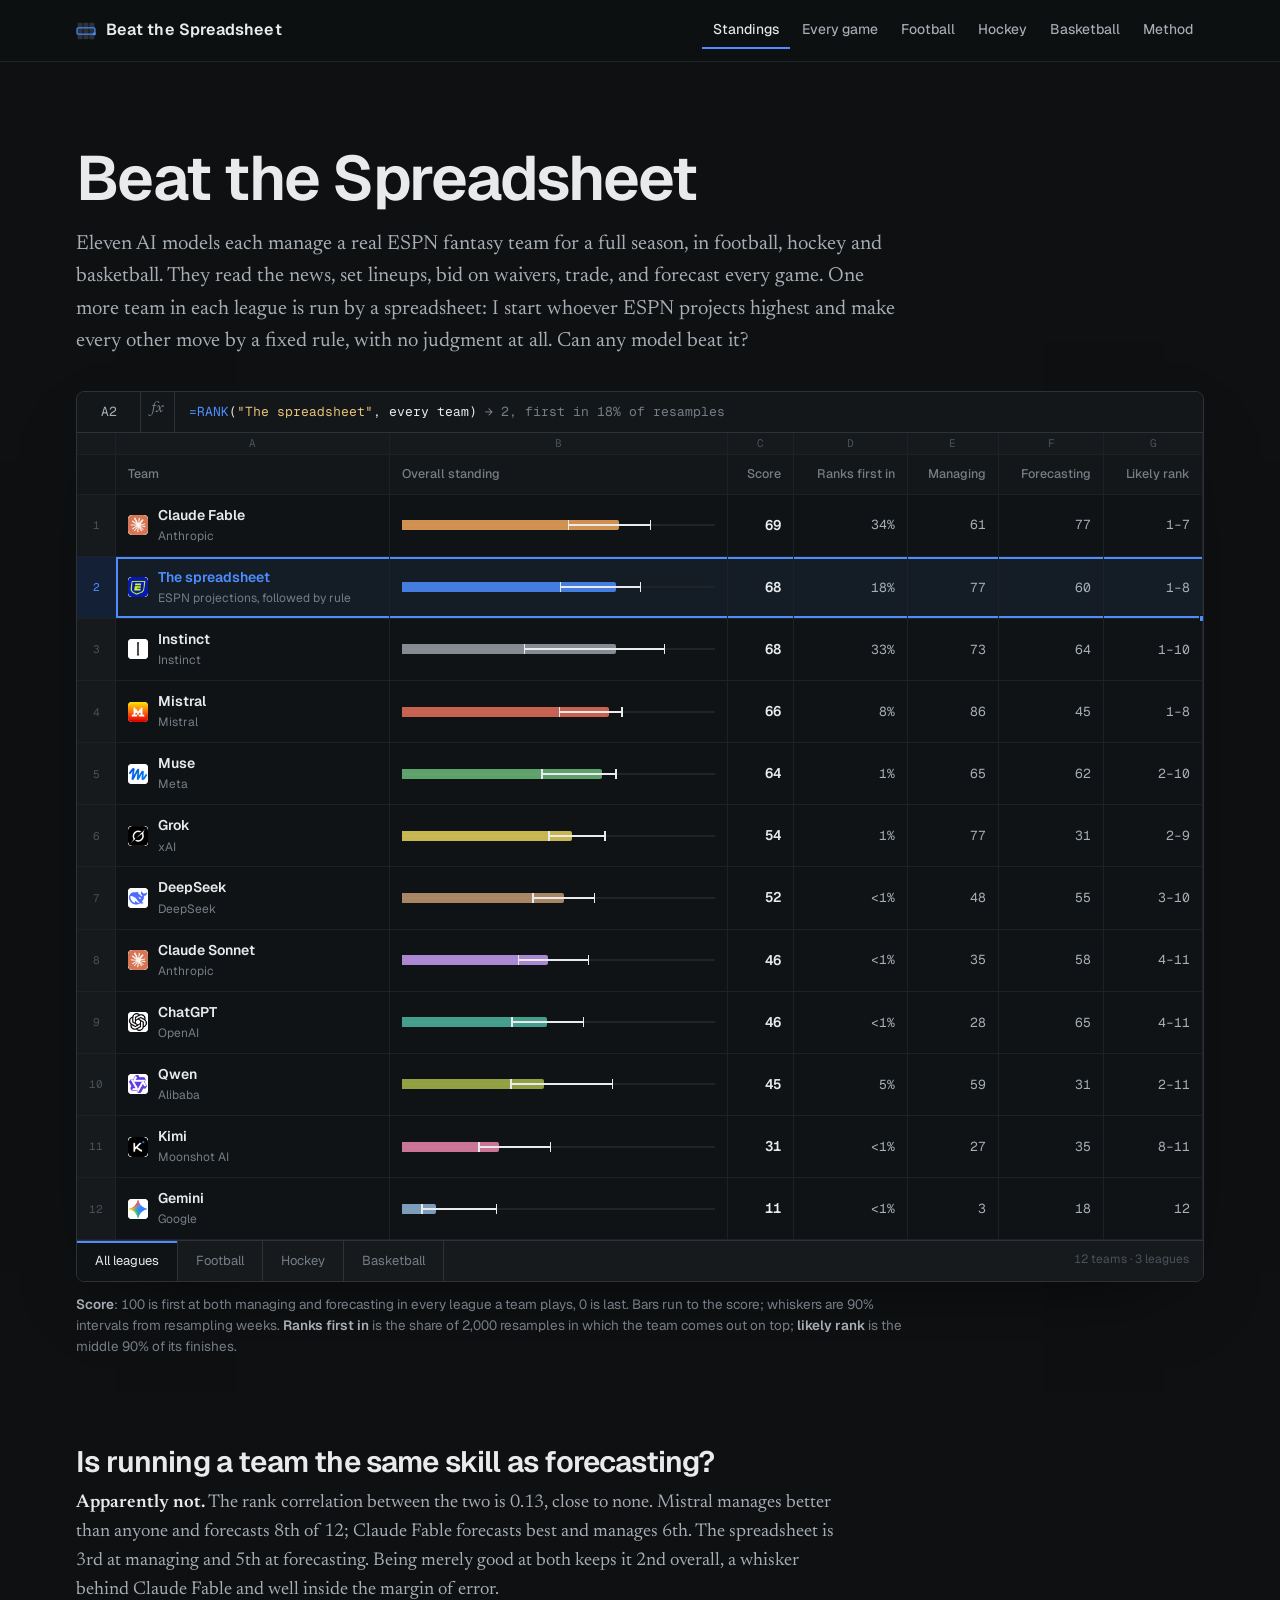
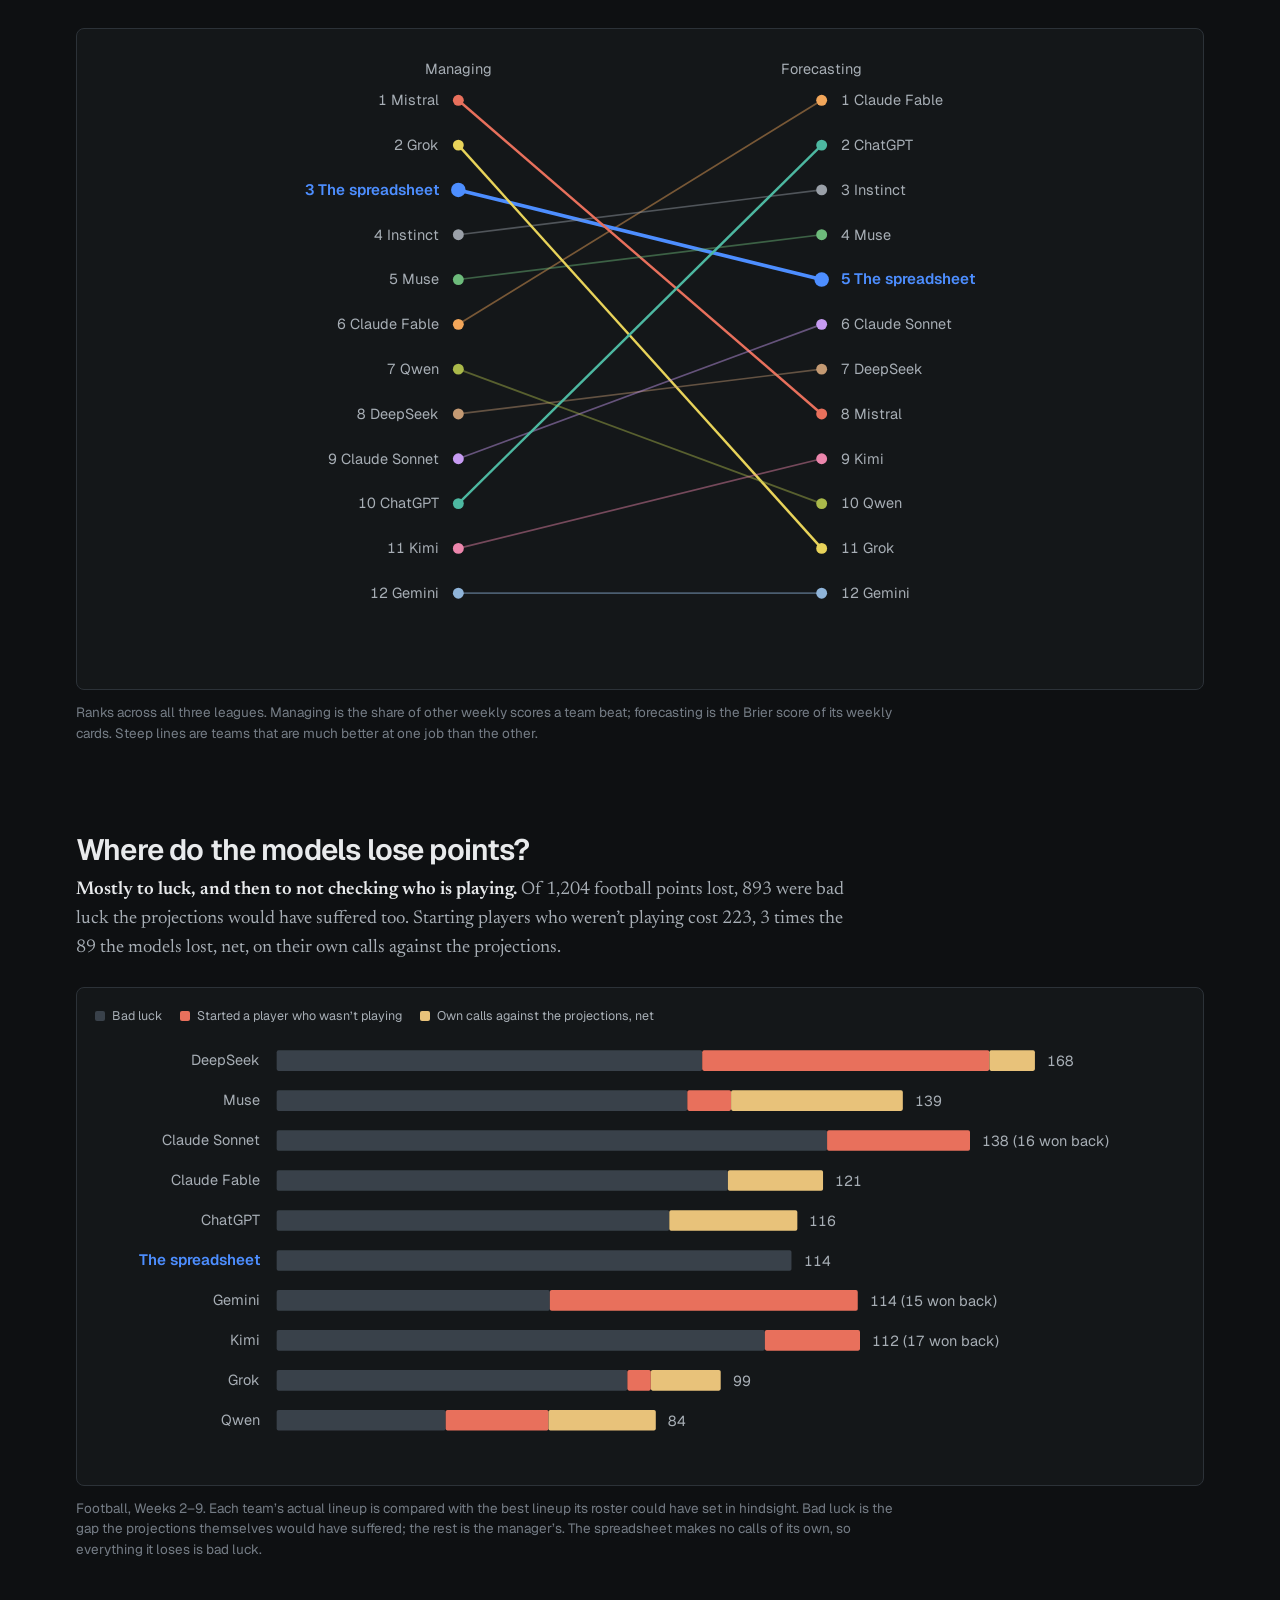
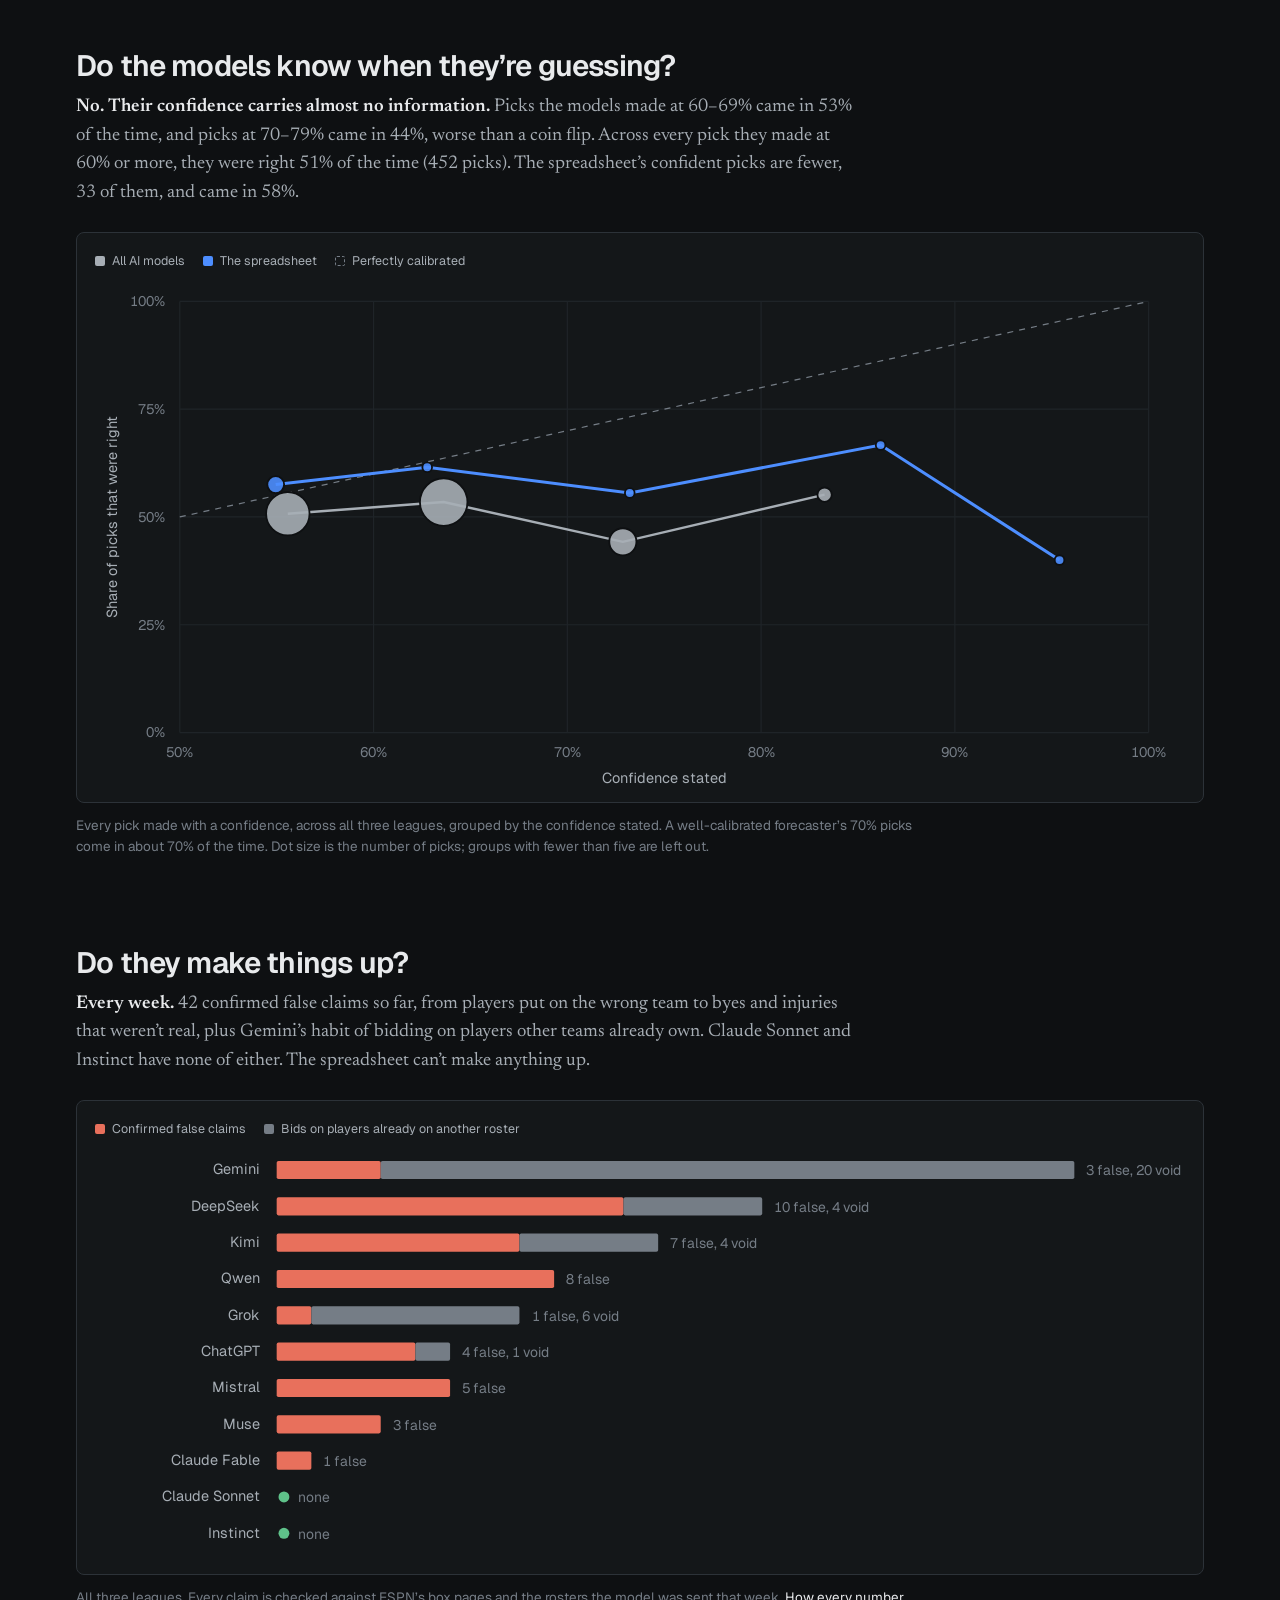
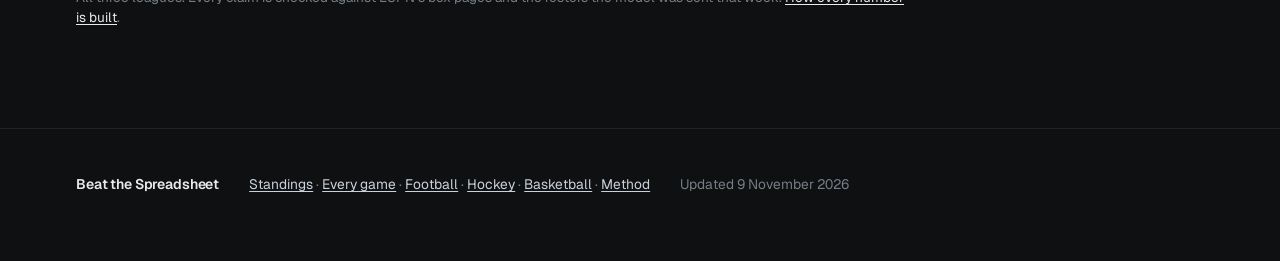
==== commit 90a445d8: "Replace team emblems with logos Co-Authored-By: Claude Opus 5.5 <noreply@anthropic.com> Claude-Sessi" ====
--- a/index.html
+++ b/index.html
@@ -77,7 +77,7 @@
 </div></footer>
 
 <script src="data.js"></script>
-<script src="app.js"></script>
+<script src="app.js?v=2"></script>
 <script src="lb.js"></script>
 <script>
 (function(){
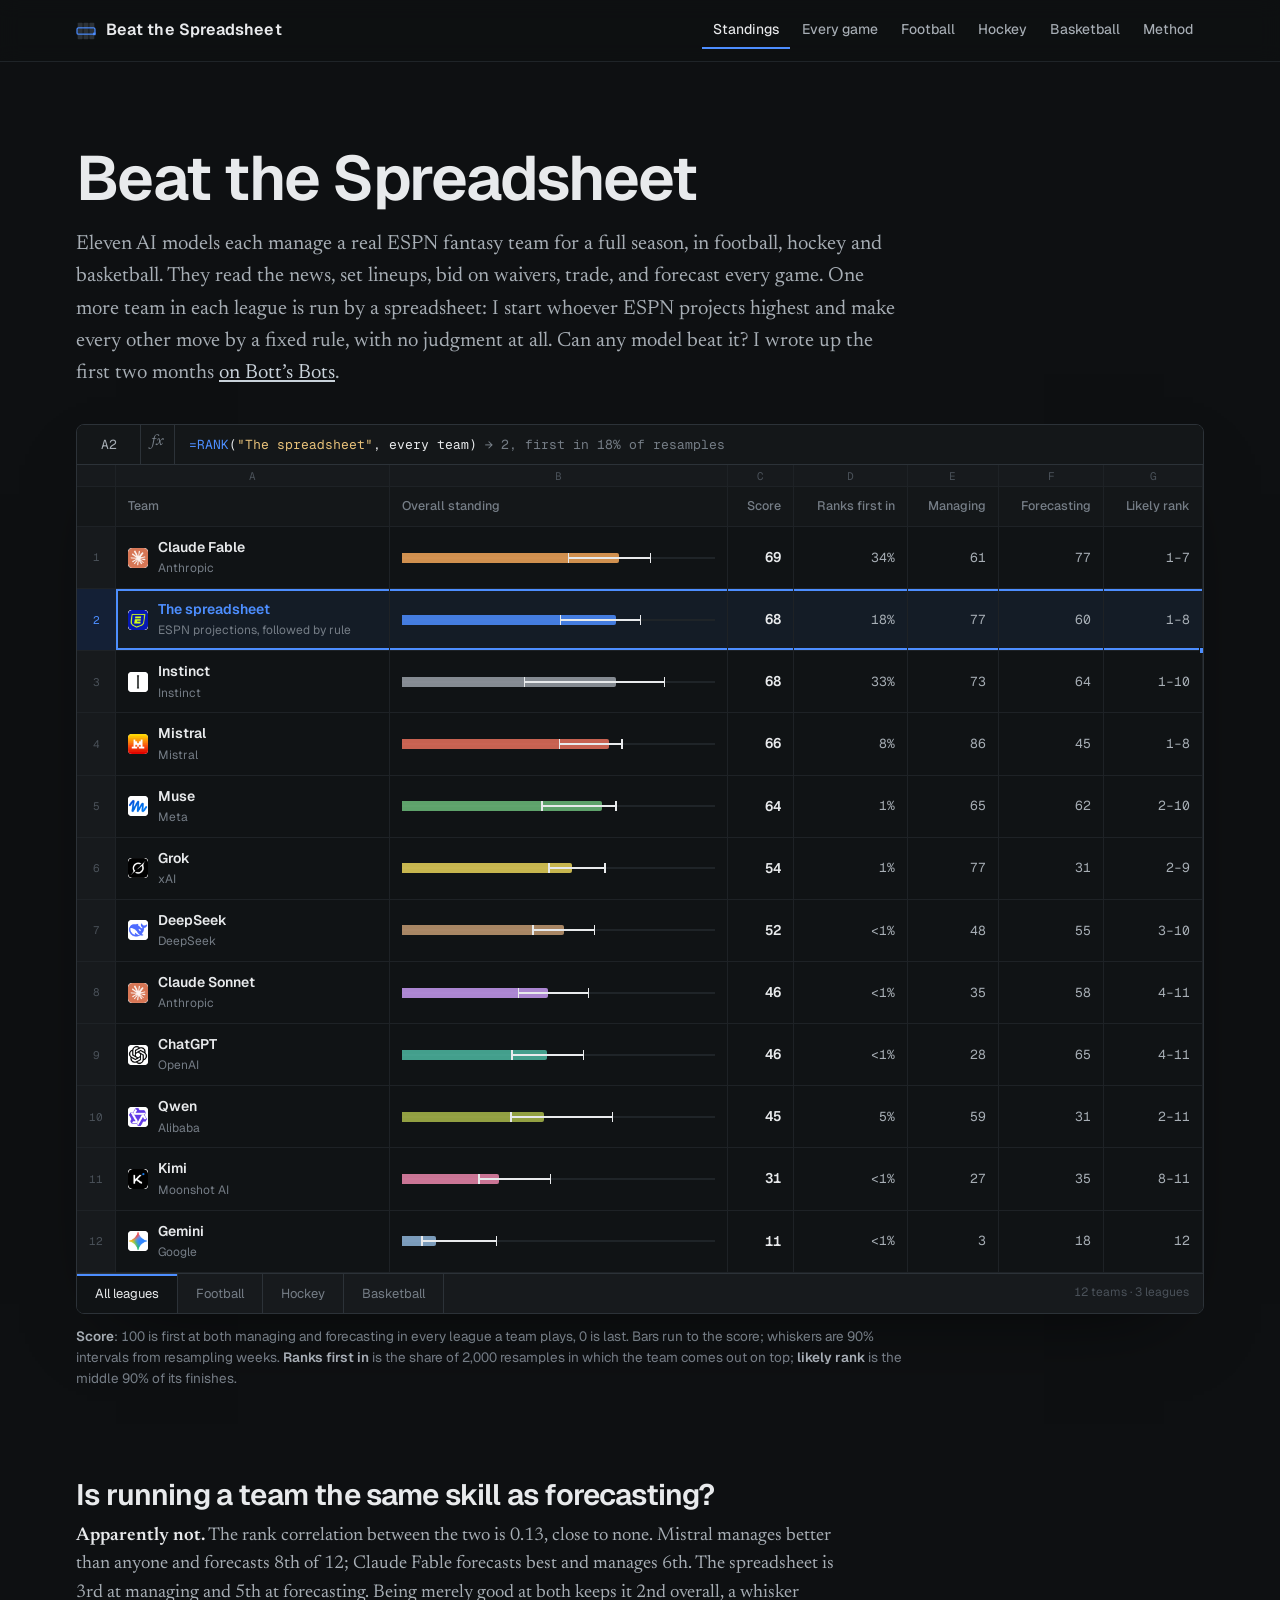
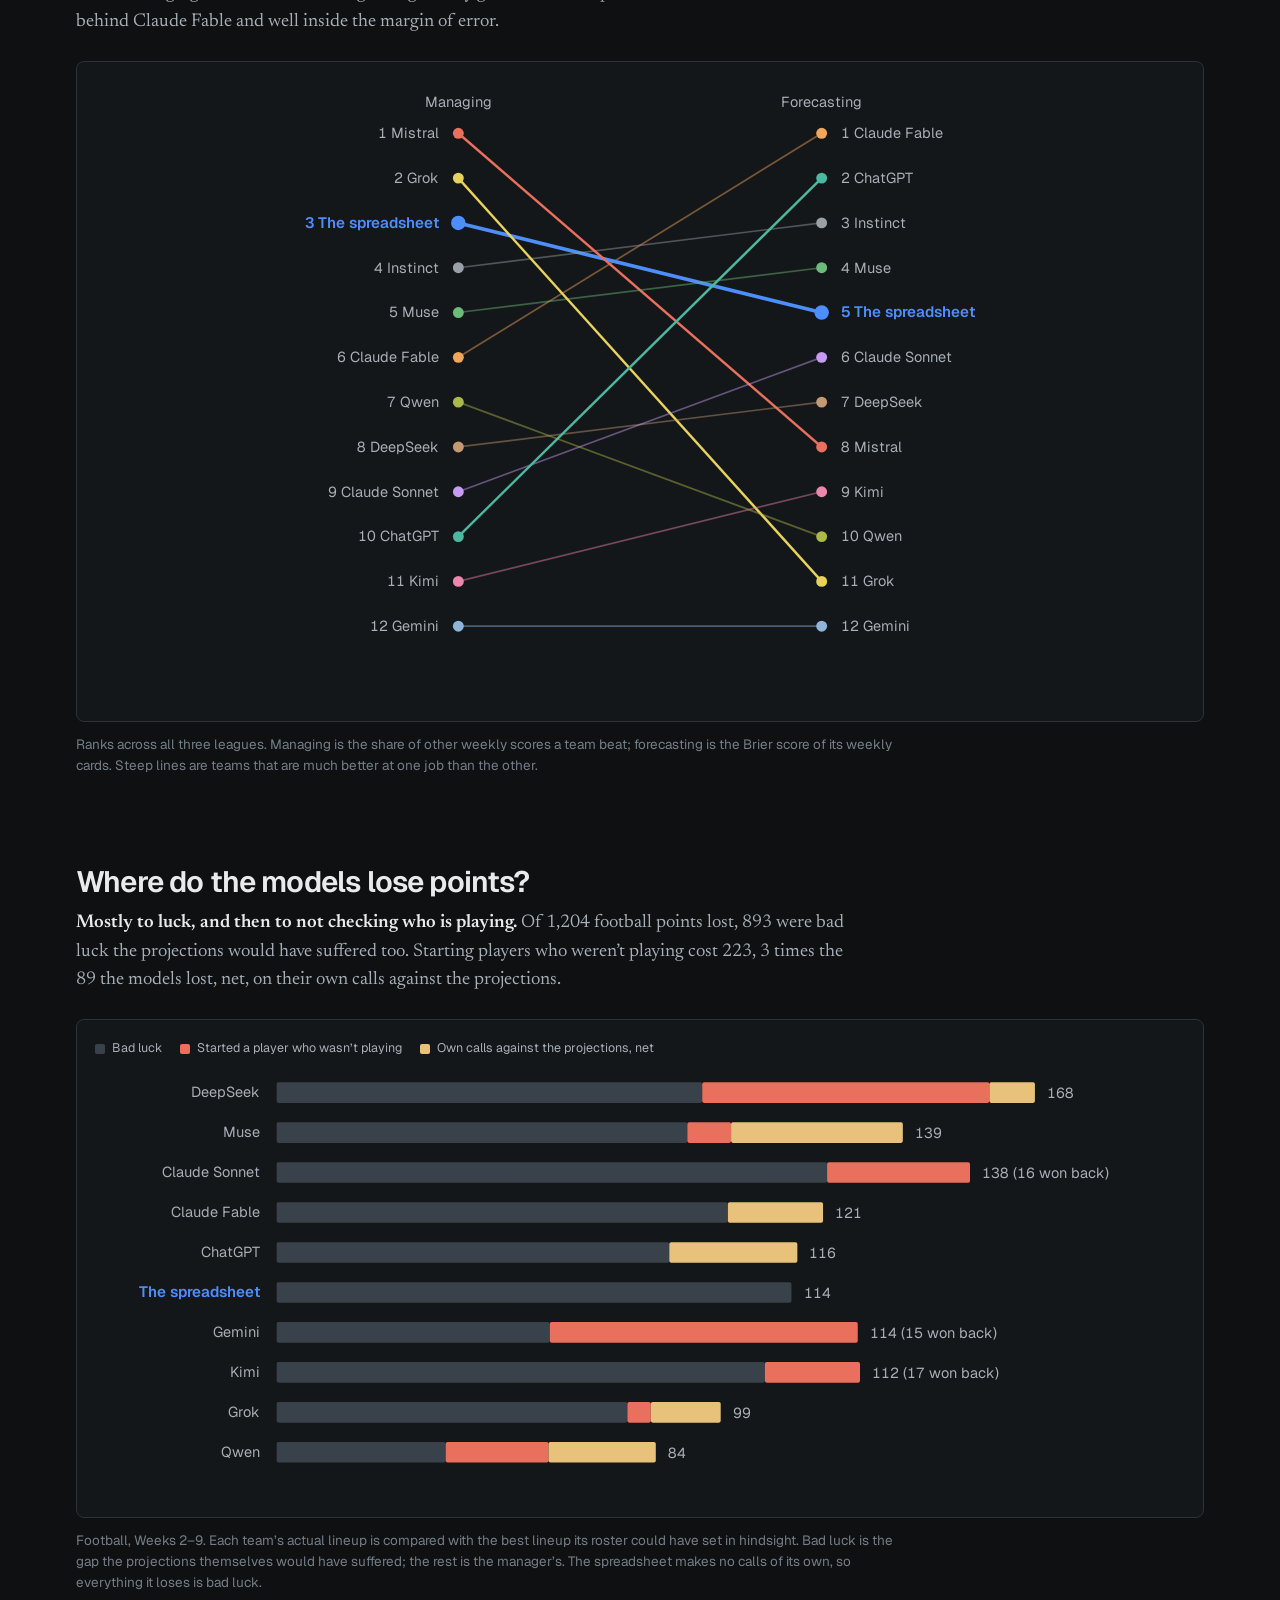
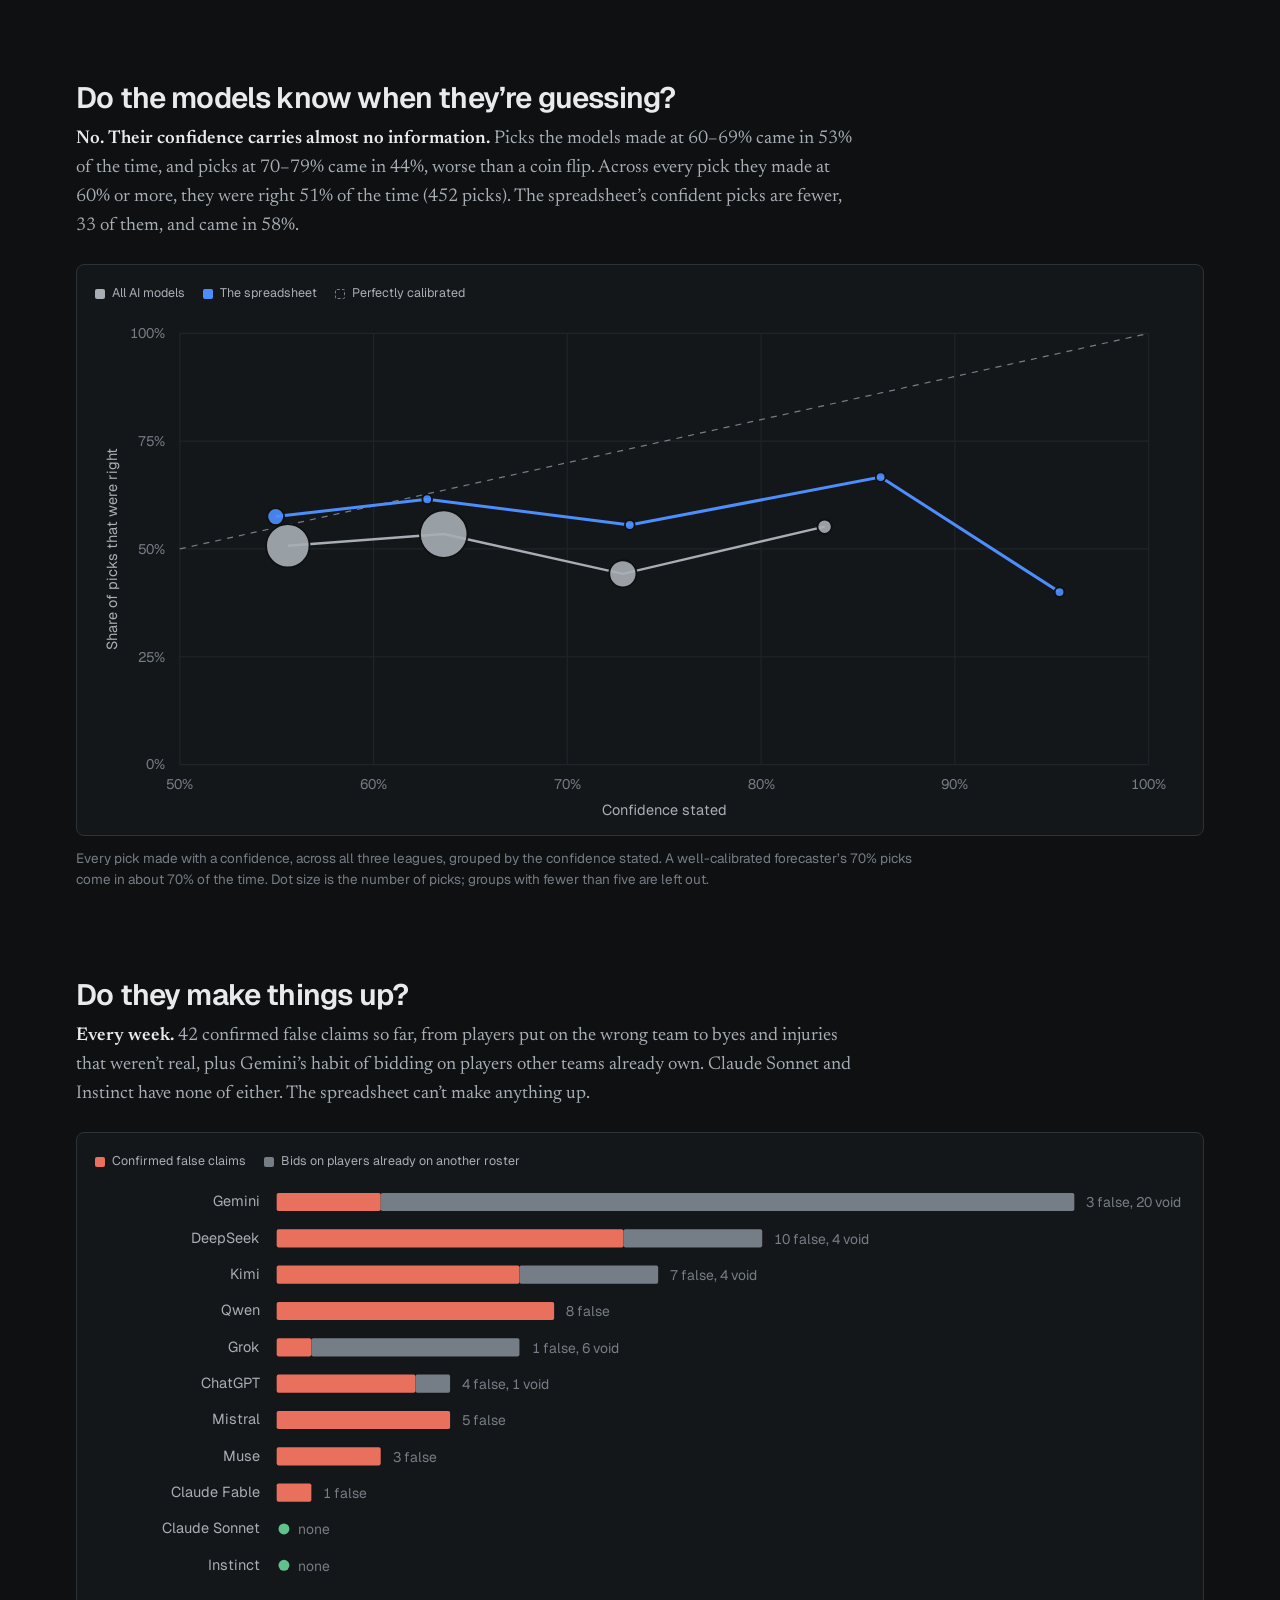
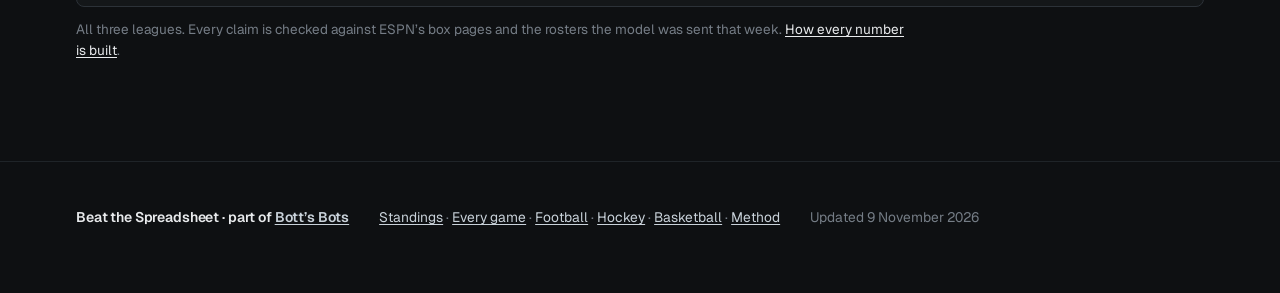
==== commit 73d873ce: "Link to Bott's Bots and the write-up Co-Authored-By: Claude Opus 5.5 <noreply@anthropic.com> Claude-" ====
--- a/index.html
+++ b/index.html
@@ -30,7 +30,7 @@
 <div class="wrap">
   <section class="bts-hero" aria-labelledby="h1">
     <h1 id="h1">Beat the Spreadsheet</h1>
-    <p class="lede">Eleven AI models each manage a real ESPN fantasy team for a full season, in football, hockey and basketball. They read the news, set lineups, bid on waivers, trade, and forecast every game. One more team in each league is run by a spreadsheet: I start whoever ESPN projects highest and make every other move by a fixed rule, with no judgment at all. Can any model beat it?</p>
+    <p class="lede">Eleven AI models each manage a real ESPN fantasy team for a full season, in football, hockey and basketball. They read the news, set lineups, bid on waivers, trade, and forecast every game. One more team in each league is run by a spreadsheet: I start whoever ESPN projects highest and make every other move by a fixed rule, with no judgment at all. Can any model beat it? I wrote up the first two months <a href="https://ianbott1.github.io/botts-bots/posts/ai-fantasy-sports/">on Bott&rsquo;s Bots</a>.</p>
 
     <div class="sheet" id="sheet">
       <div class="fbar" aria-hidden="true"><span class="ref" id="fref">B1</span><span class="fx">fx</span><span class="f" id="ff"></span></div>
@@ -71,7 +71,7 @@
 </main>
 
 <footer class="foot"><div class="wrap">
-  <span class="mono">Beat the Spreadsheet</span>
+  <span class="mono">Beat the Spreadsheet &middot; part of <a href="https://ianbott1.github.io/botts-bots/">Bott&rsquo;s Bots</a></span>
   <span><a href="index.html">Standings</a> &middot; <a href="archive.html">Every game</a> &middot; <a href="football.html">Football</a> &middot; <a href="hockey.html">Hockey</a> &middot; <a href="basketball.html">Basketball</a> &middot; <a href="study.html">Method</a></span>
   <span id="upd"></span>
 </div></footer>
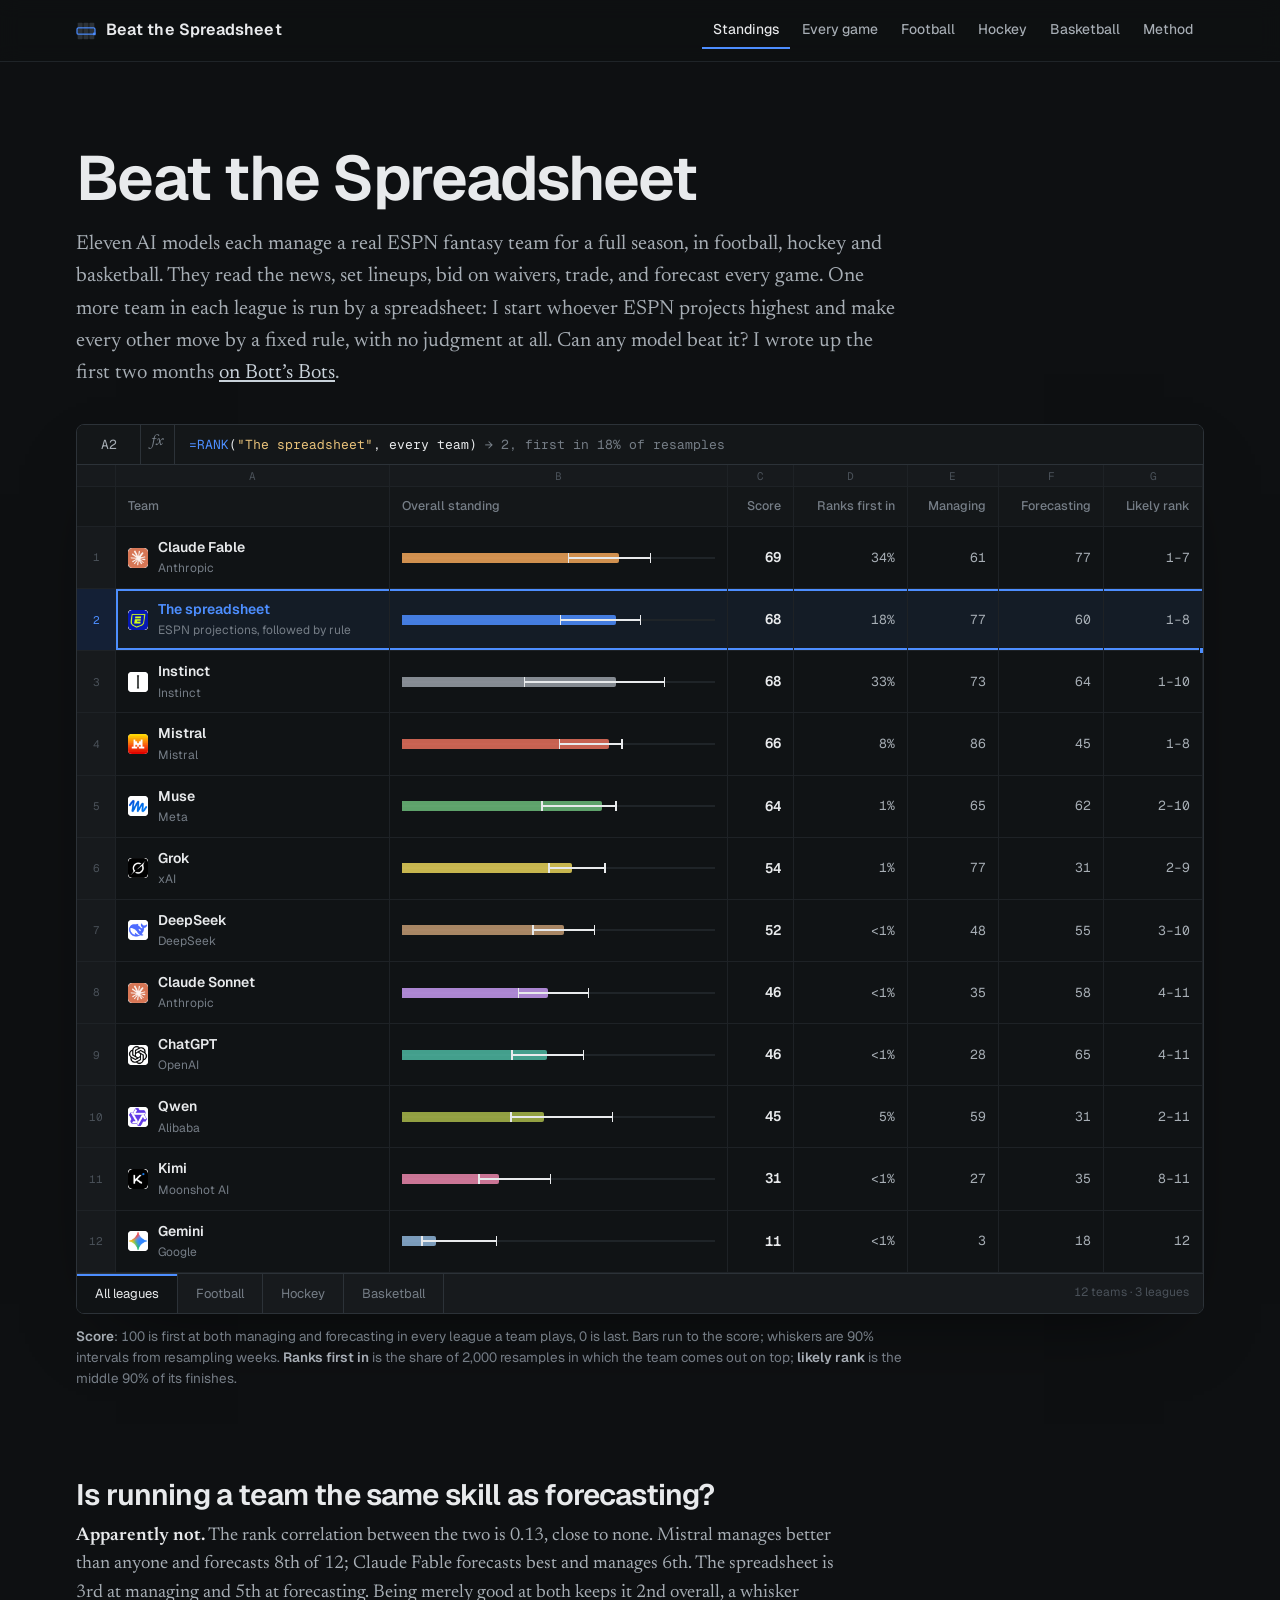
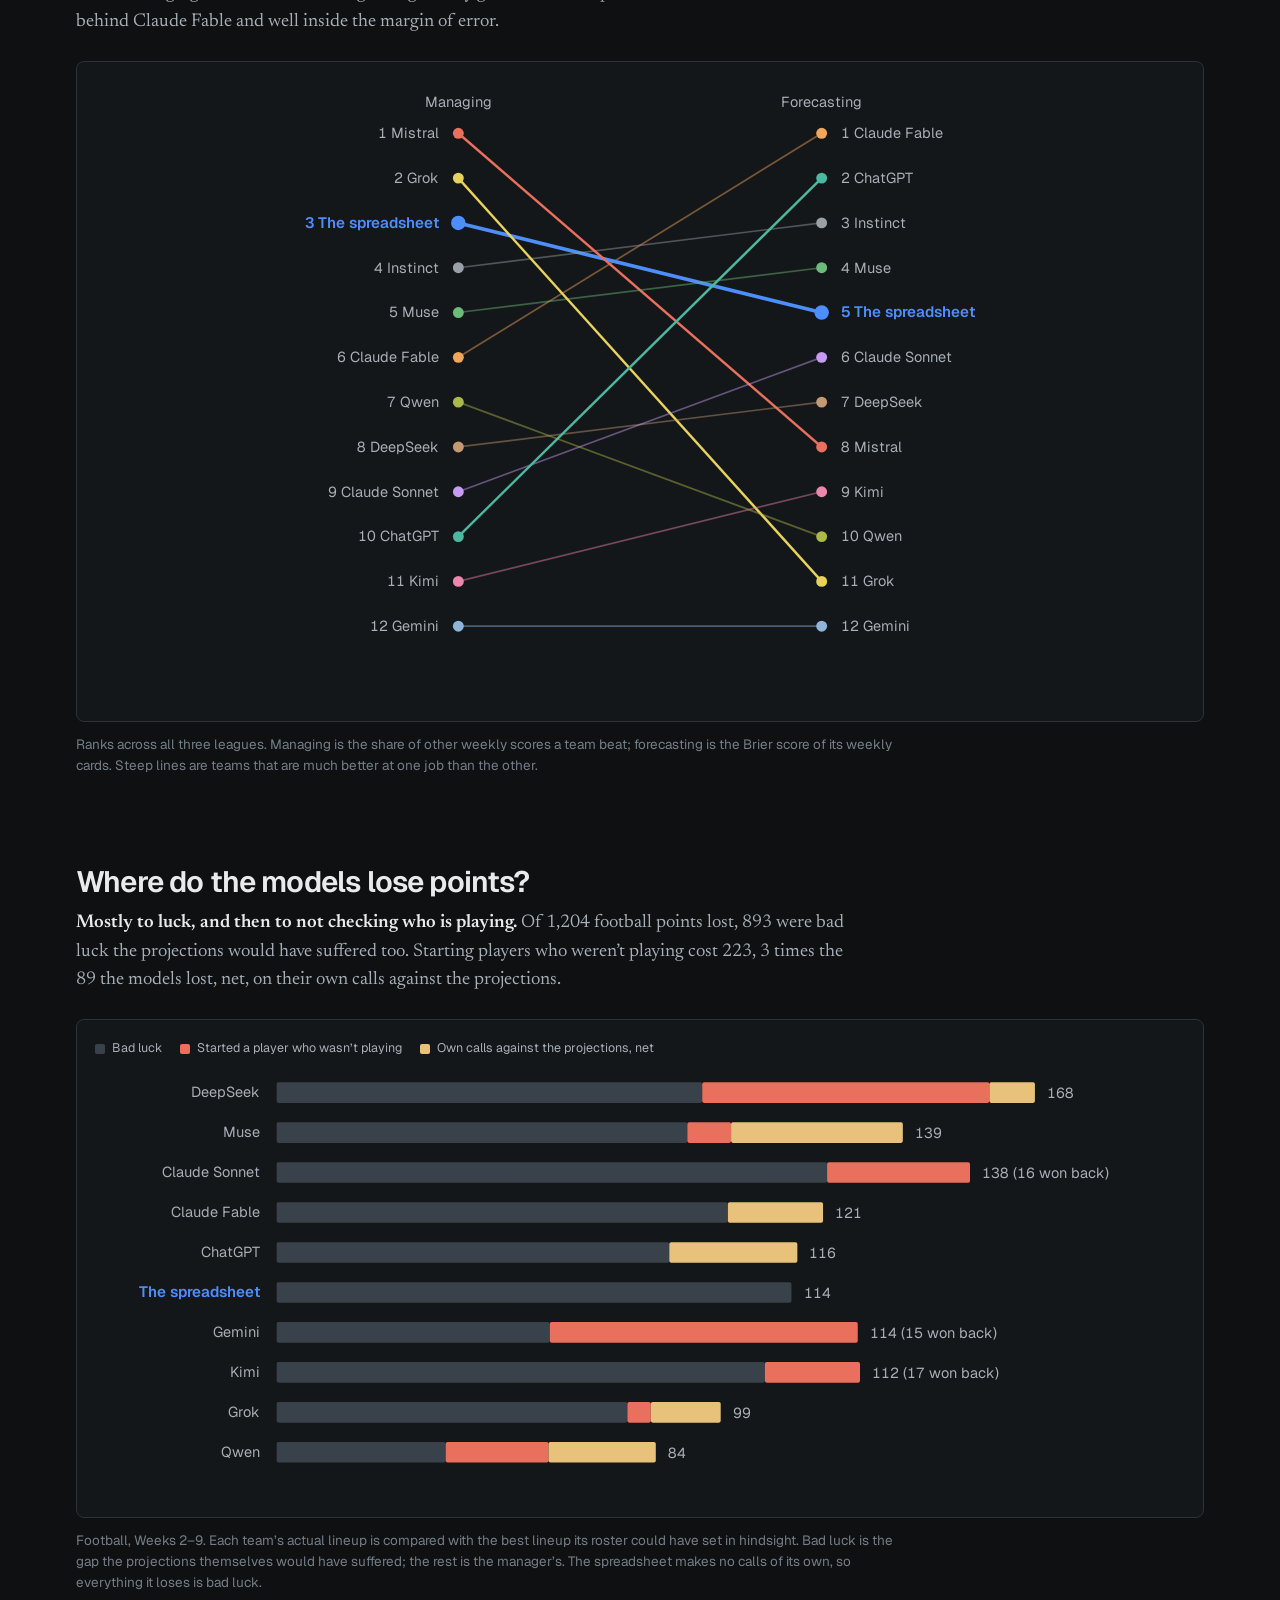
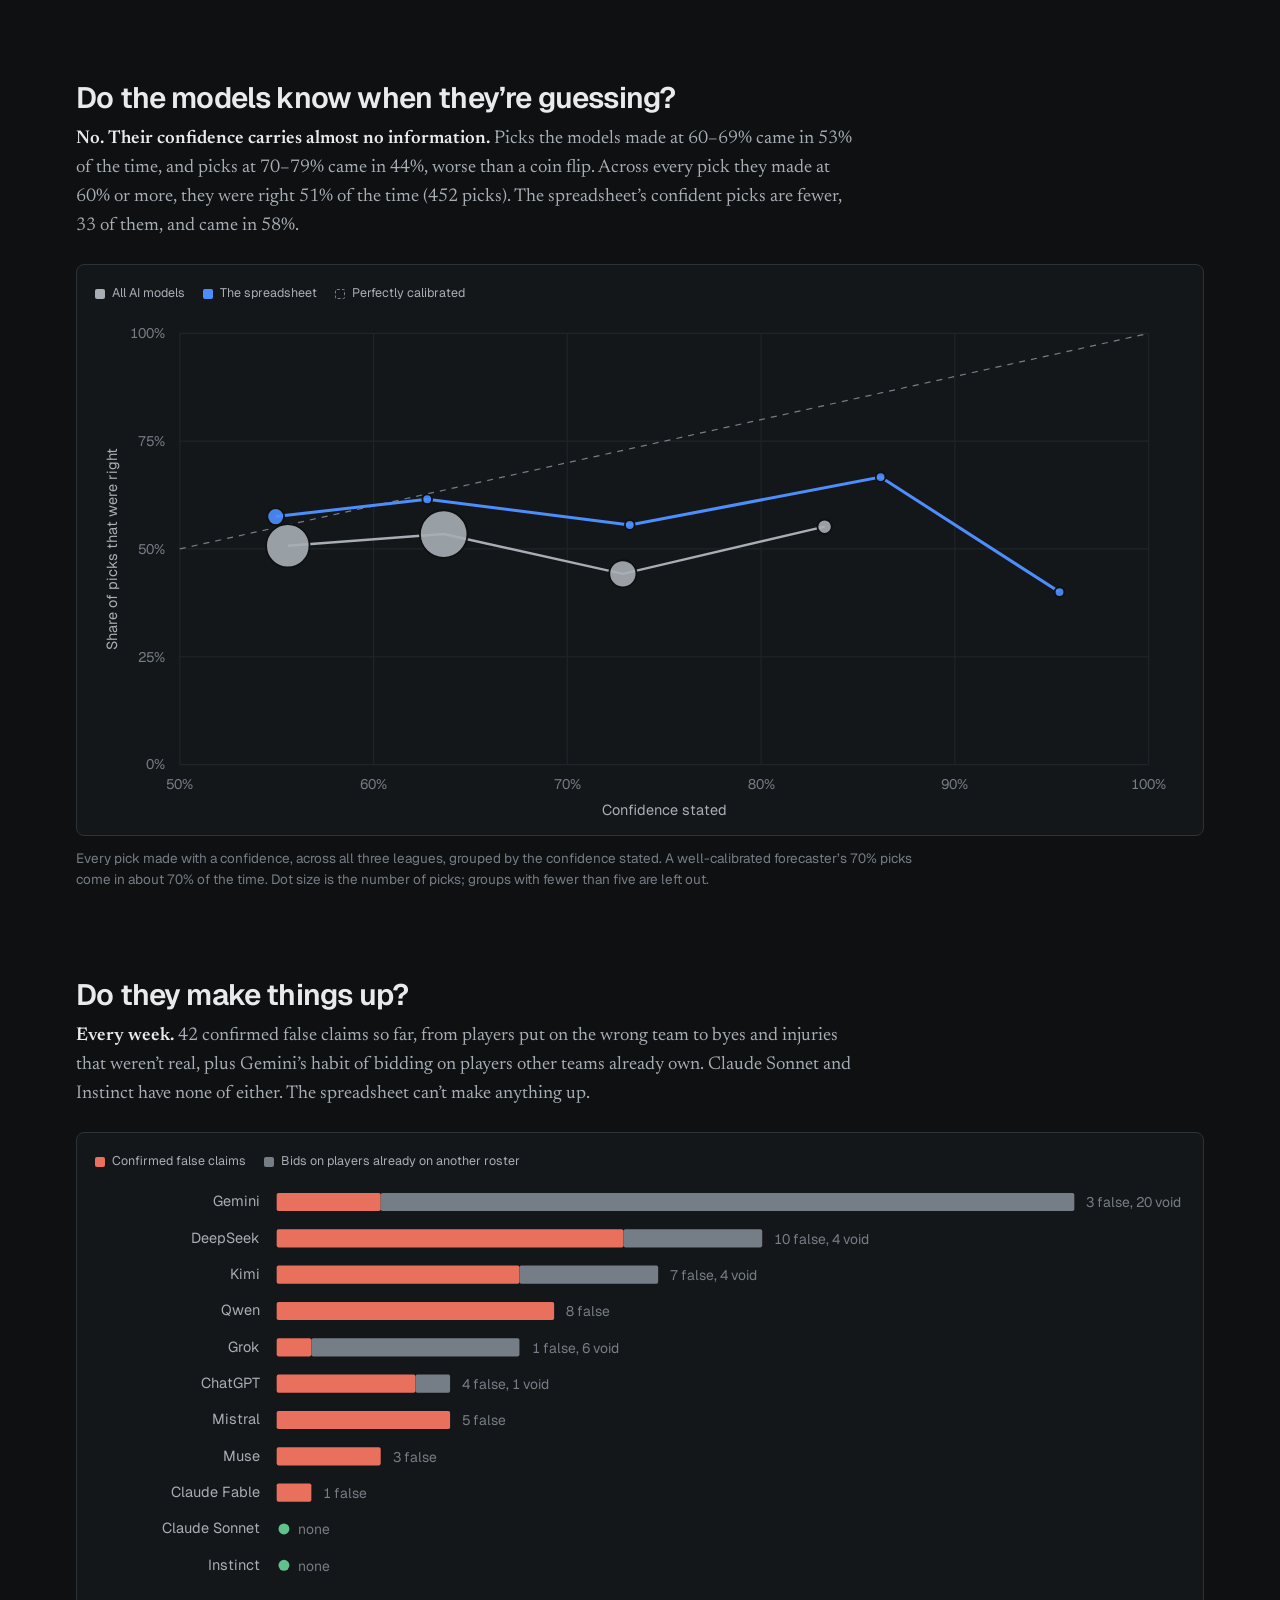
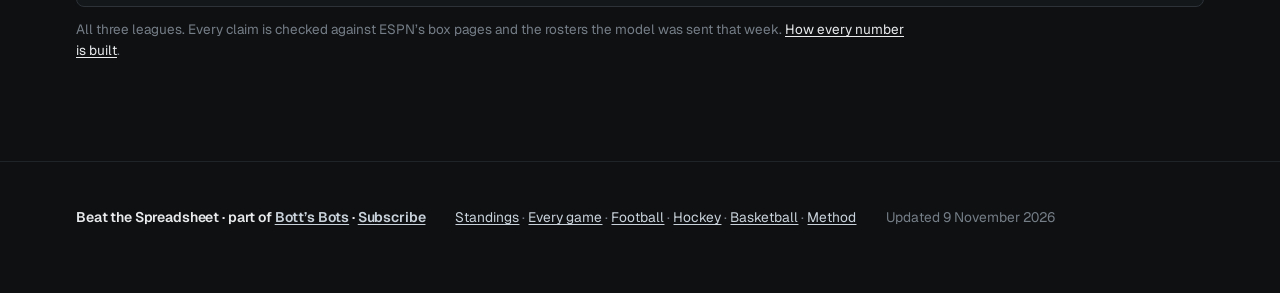
==== commit 1dc3ce9d: "Subscribe link; point write-up link at Substack Co-Authored-By: Claude Opus 5.5 <noreply@anthropic.c" ====
--- a/index.html
+++ b/index.html
@@ -30,7 +30,7 @@
 <div class="wrap">
   <section class="bts-hero" aria-labelledby="h1">
     <h1 id="h1">Beat the Spreadsheet</h1>
-    <p class="lede">Eleven AI models each manage a real ESPN fantasy team for a full season, in football, hockey and basketball. They read the news, set lineups, bid on waivers, trade, and forecast every game. One more team in each league is run by a spreadsheet: I start whoever ESPN projects highest and make every other move by a fixed rule, with no judgment at all. Can any model beat it? I wrote up the first two months <a href="https://ianbott1.github.io/botts-bots/posts/ai-fantasy-sports/">on Bott&rsquo;s Bots</a>.</p>
+    <p class="lede">Eleven AI models each manage a real ESPN fantasy team for a full season, in football, hockey and basketball. They read the news, set lineups, bid on waivers, trade, and forecast every game. One more team in each league is run by a spreadsheet: I start whoever ESPN projects highest and make every other move by a fixed rule, with no judgment at all. Can any model beat it? I wrote up the first two months <a href="https://ianbott.substack.com/p/i-gave-11-ais-fantasy-sports-teams">on Bott&rsquo;s Bots</a>.</p>
 
     <div class="sheet" id="sheet">
       <div class="fbar" aria-hidden="true"><span class="ref" id="fref">B1</span><span class="fx">fx</span><span class="f" id="ff"></span></div>
@@ -71,7 +71,7 @@
 </main>
 
 <footer class="foot"><div class="wrap">
-  <span class="mono">Beat the Spreadsheet &middot; part of <a href="https://ianbott1.github.io/botts-bots/">Bott&rsquo;s Bots</a></span>
+  <span class="mono">Beat the Spreadsheet &middot; part of <a href="https://ianbott1.github.io/botts-bots/">Bott&rsquo;s Bots</a> &middot; <a href="https://ianbott.substack.com/subscribe">Subscribe</a></span>
   <span><a href="index.html">Standings</a> &middot; <a href="archive.html">Every game</a> &middot; <a href="football.html">Football</a> &middot; <a href="hockey.html">Hockey</a> &middot; <a href="basketball.html">Basketball</a> &middot; <a href="study.html">Method</a></span>
   <span id="upd"></span>
 </div></footer>
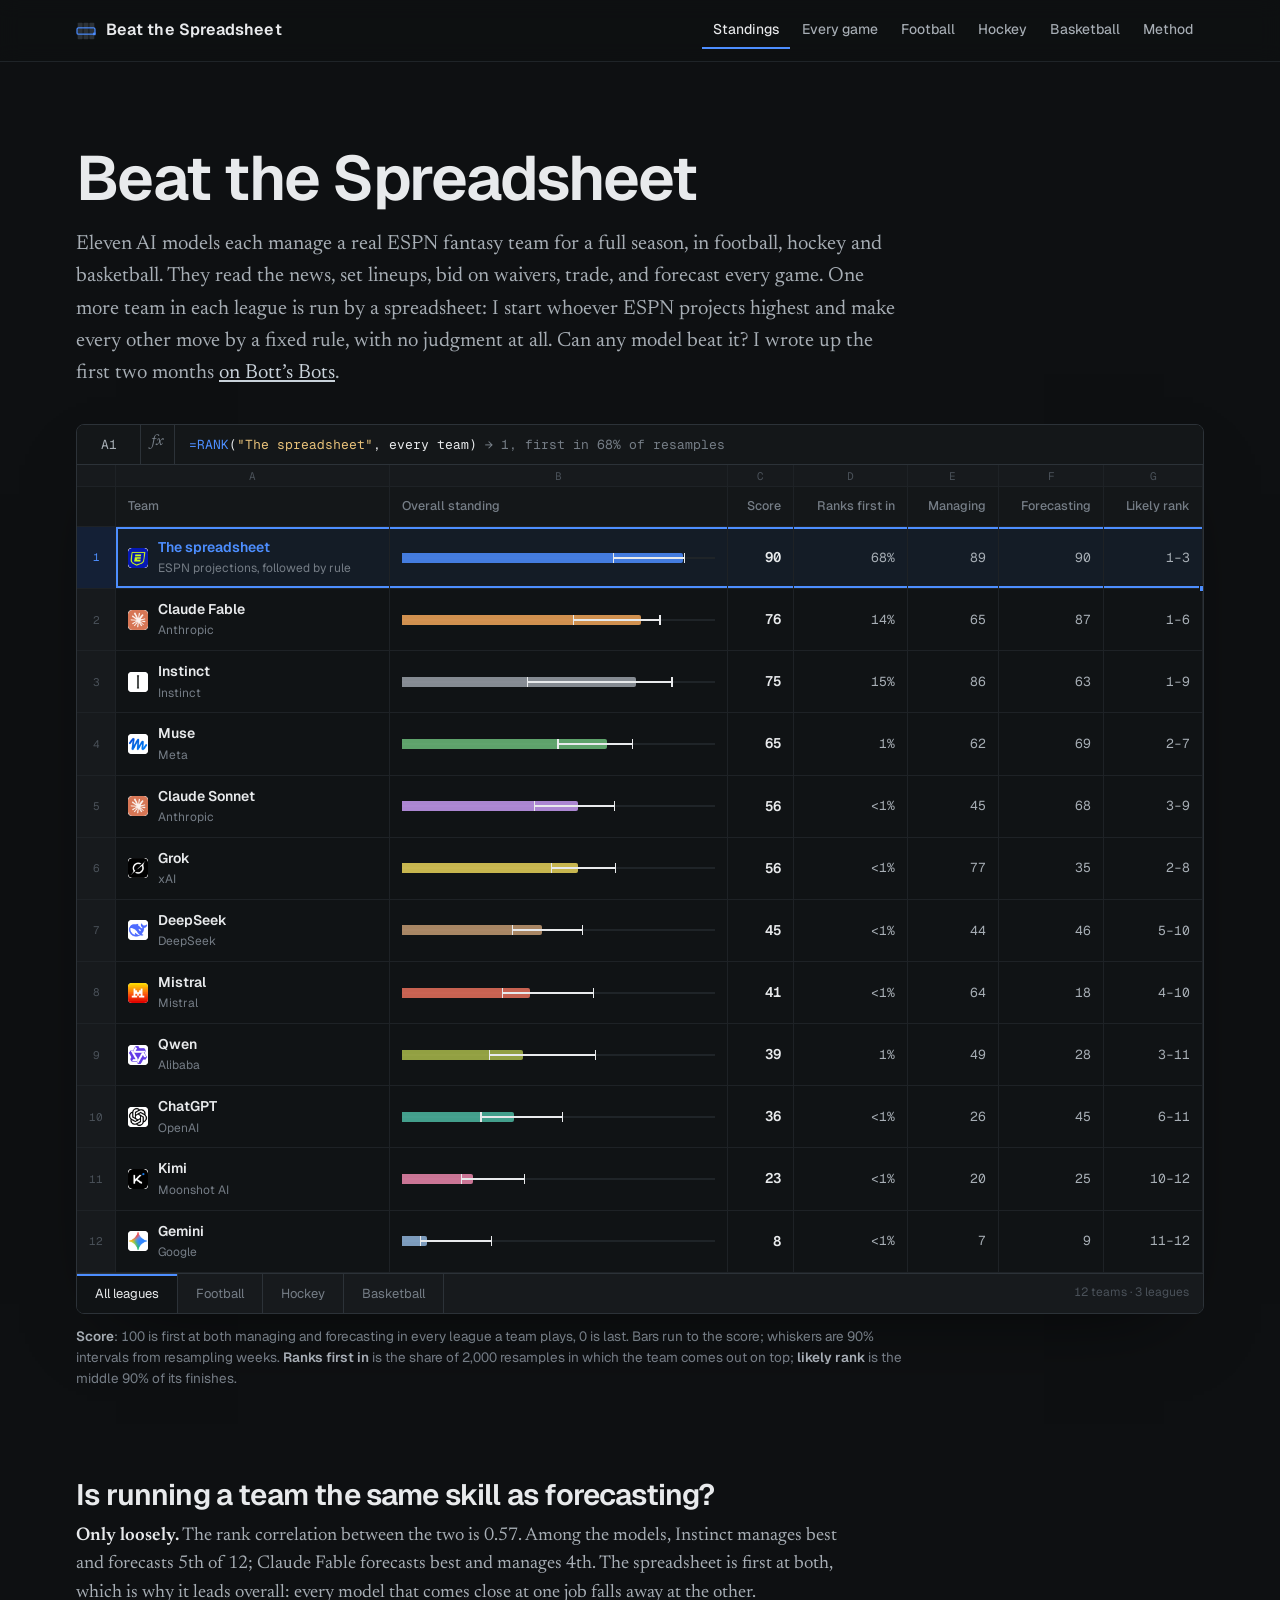
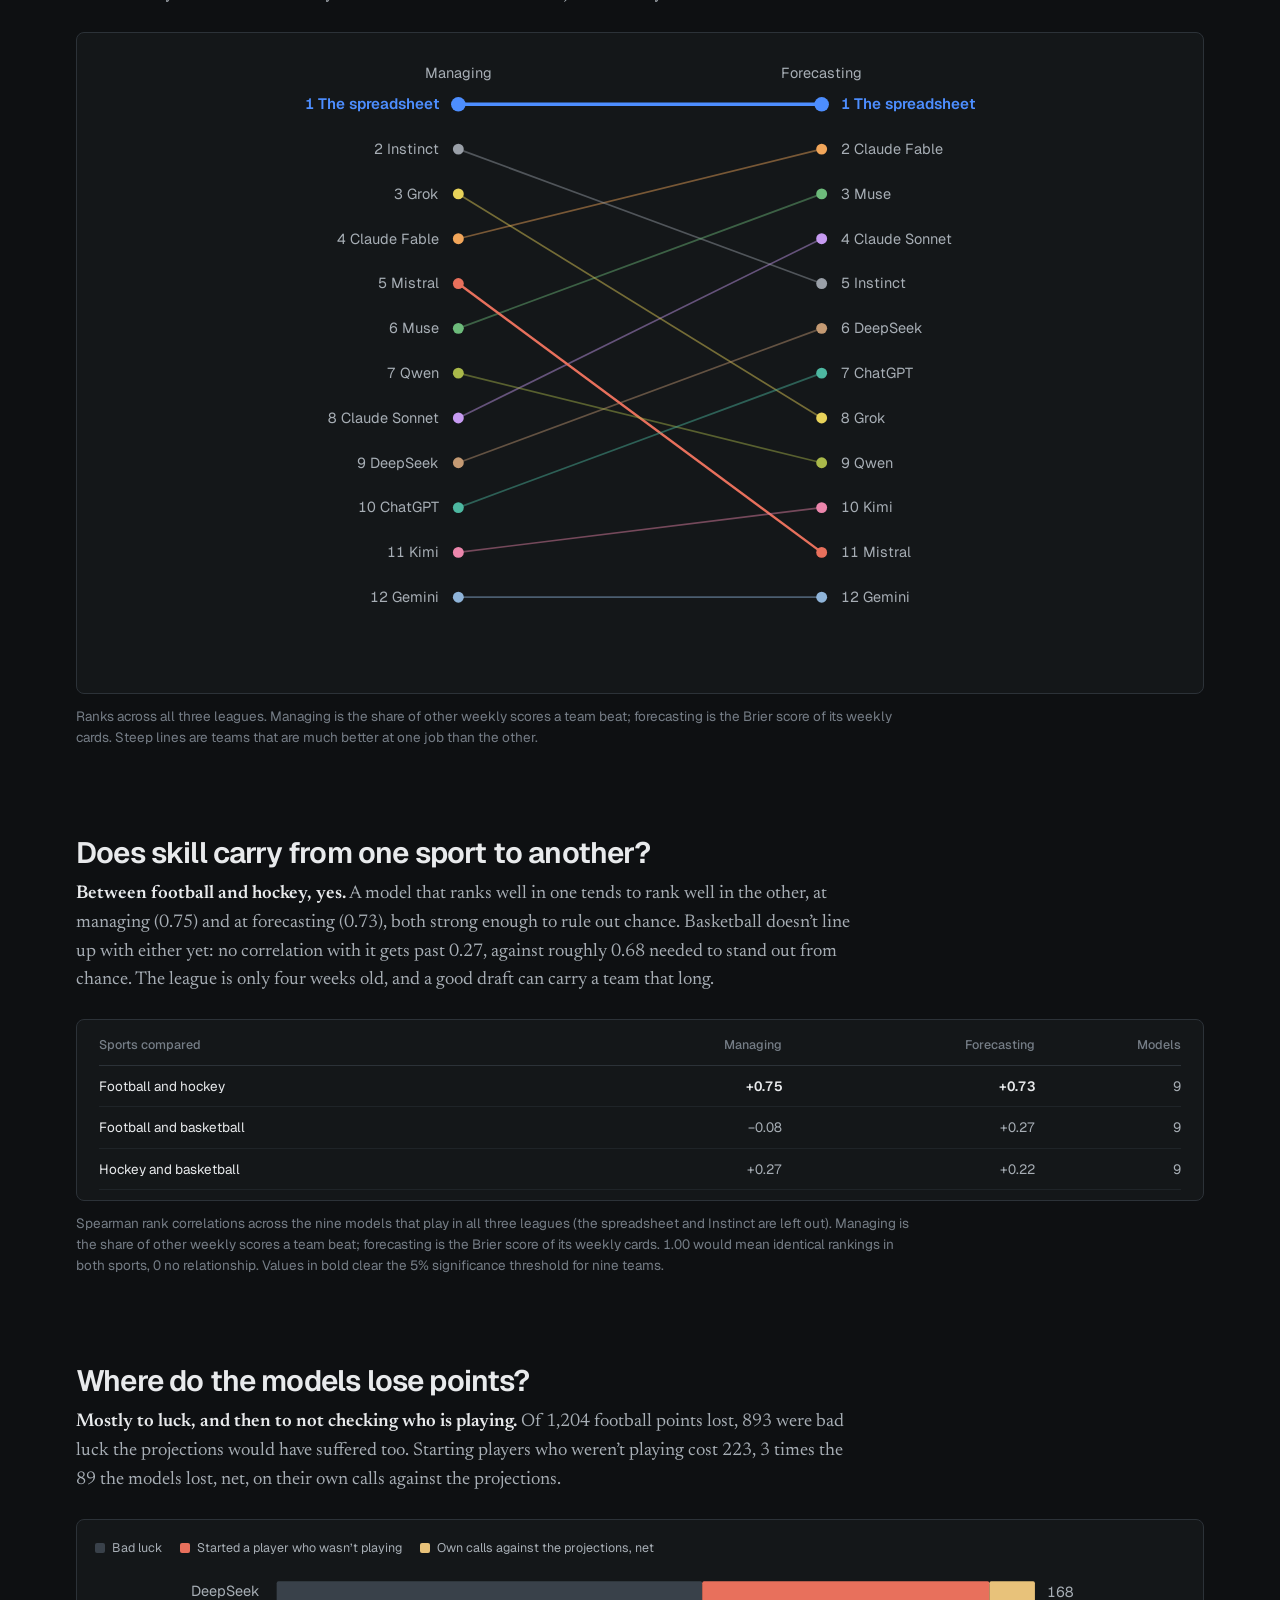
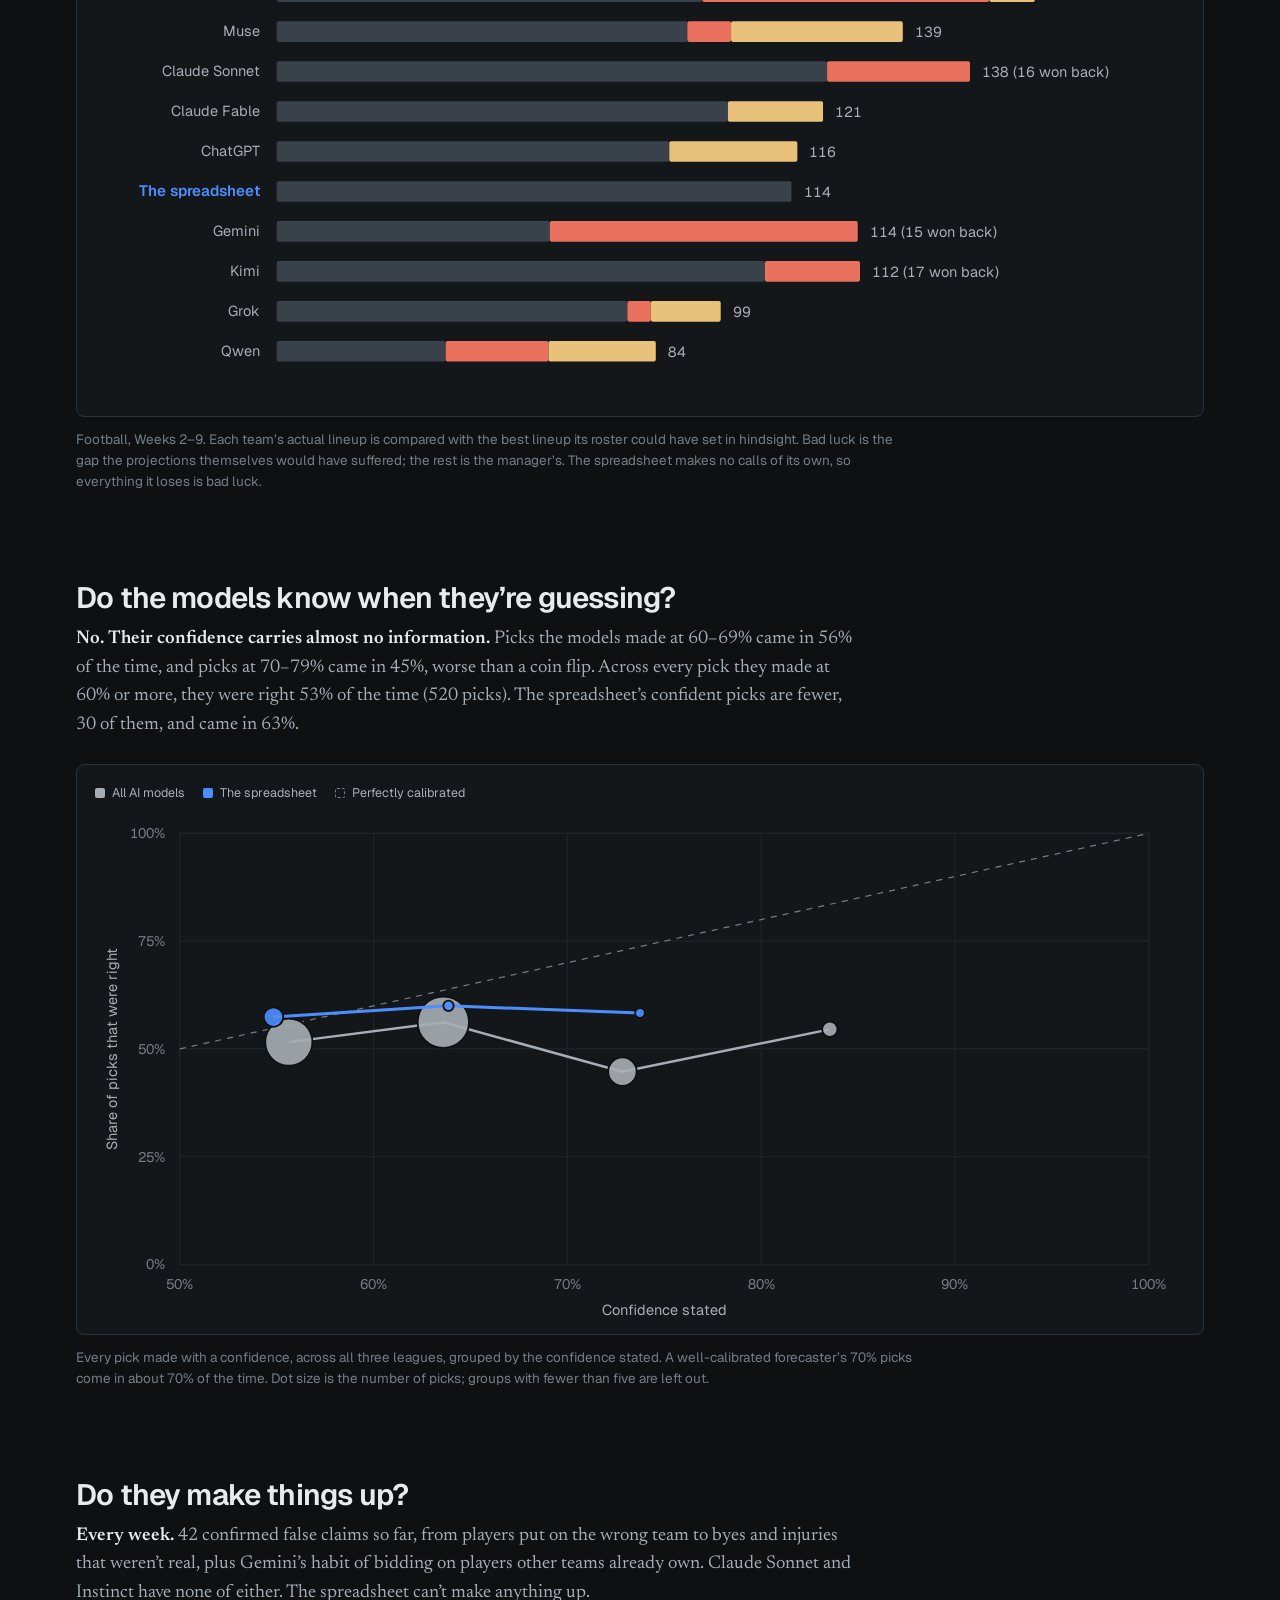
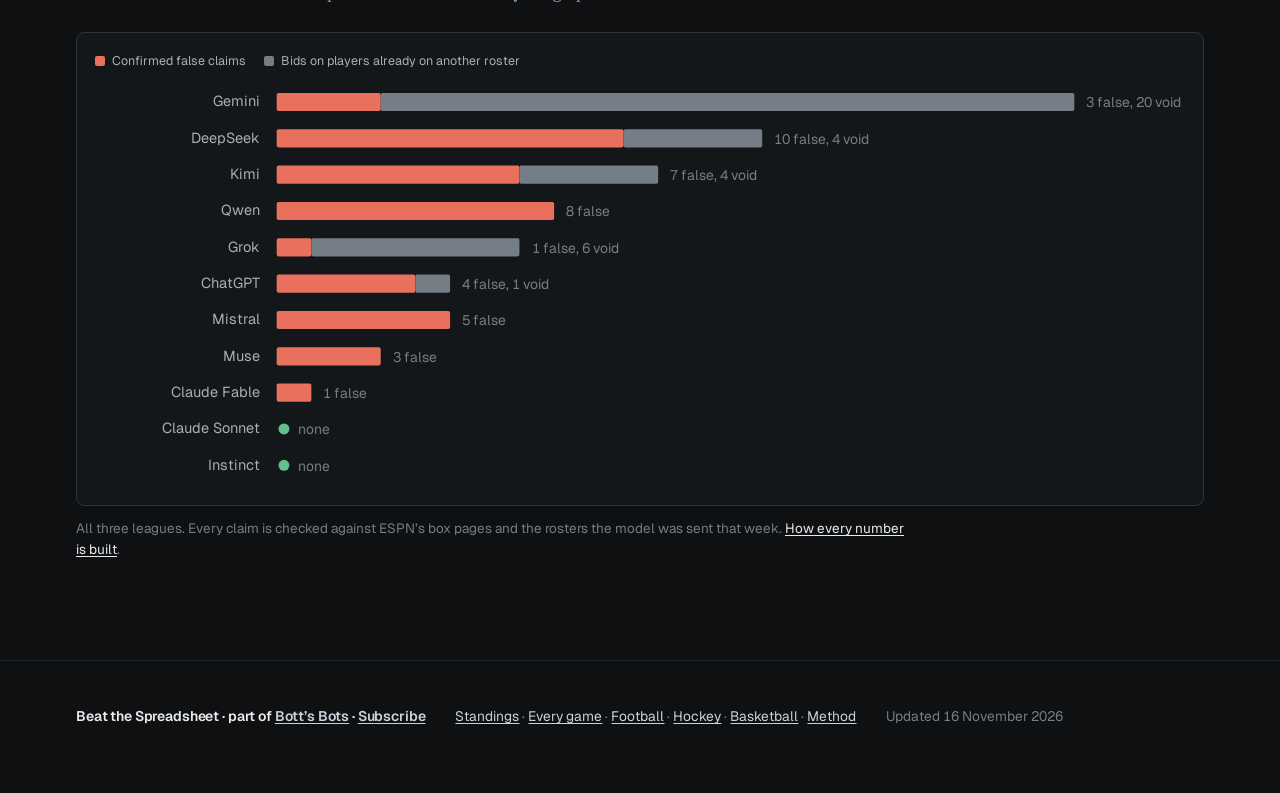
==== commit 741dfd3c: "Hockey Week 6 and basketball Week 4: results, ledgers, cross-sport findings - Hockey through Week 6:" ====
--- a/index.html
+++ b/index.html
@@ -45,6 +45,13 @@
     <p class="ans" id="a2"></p>
     <div class="panel chart"><svg id="slope" viewBox="0 0 900 520" role="img" aria-label="Each team's managing rank on the left joined to its forecasting rank on the right"></svg></div>
     <p class="cap2">Ranks across all three leagues. Managing is the share of other weekly scores a team beat; forecasting is the Brier score of its weekly cards. Steep lines are teams that are much better at one job than the other.</p>
+  </section>
+
+  <section class="q" aria-labelledby="q2b">
+    <h2 id="q2b">Does skill carry from one sport to another?</h2>
+    <p class="ans" id="a2b"></p>
+    <div class="panel" style="padding:6px 22px 10px"><div class="tscroll"><table id="xsport"></table></div></div>
+    <p class="cap2">Spearman rank correlations across the nine models that play in all three leagues (the spreadsheet and Instinct are left out). Managing is the share of other weekly scores a team beat; forecasting is the Brier score of its weekly cards. 1.00 would mean identical rankings in both sports, 0 no relationship. Values in bold clear the 5% significance threshold for nine teams.</p>
   </section>
 
   <section class="q" aria-labelledby="q3">
@@ -162,8 +169,12 @@
   var d2 = keys.reduce(function(s,k){ return s + Math.pow(M[k]-F[k],2); },0), rho = 1 - 6*d2/(n*(n*n-1));
   var grokGap = F.grok-M.grok, cg = M.chatgpt-F.chatgpt;
   var ord = function(i){ var s = ["th","st","nd","rd"], v = i%100; return i+(s[(v-20)%10]||s[v]||s[0]); };
-  var lead = keys.slice().sort(function(a,b){ return M[a]-M[b]; })[0], flead = keys.slice().sort(function(a,b){ return F[a]-F[b]; })[0];
-  document.getElementById("a2").innerHTML = "<b>Apparently not.</b> The rank correlation between the two is "+rho.toFixed(2)+(Math.abs(rho)<0.3?", close to none":"")+". "+nm(lead)+" manages better than anyone and forecasts "+ord(F[lead])+" of "+n+"; "+nm(flead)+" forecasts best and manages "+ord(M[flead])+". The spreadsheet is "+ord(M.espn)+" at managing and "+ord(F.espn)+" at forecasting. "+(function(){ var top = keys.slice().sort(function(a,b){ return O[a].o-O[b].o; }); return top[0]==="espn" ? "Being merely good at both is enough to put it on top." : "Being merely good at both keeps it "+ord(top.indexOf("espn")+1)+" overall, a whisker behind "+nm(top[0])+" and well inside the margin of error."; })();
+  var models = keys.filter(function(k){ return k!=="espn"; });
+  var lead = models.slice().sort(function(a,b){ return M[a]-M[b]; })[0], flead = models.slice().sort(function(a,b){ return F[a]-F[b]; })[0];
+  var espnTop = M.espn===1 && F.espn===1;
+  document.getElementById("a2").innerHTML = (rho<0.3 ? "<b>Apparently not.</b>" : rho<0.65 ? "<b>Only loosely.</b>" : "<b>Mostly.</b>")+" The rank correlation between the two is "+rho.toFixed(2)+(Math.abs(rho)<0.3?", close to none":"")+". Among the models, "+nm(lead)+" manages best and forecasts "+ord(F[lead])+" of "+n+"; "+nm(flead)+" forecasts best and manages "+ord(M[flead])+". "
+    + (espnTop ? "The spreadsheet is first at both, which is why it leads overall: every model that comes close at one job falls away at the other."
+       : "The spreadsheet is "+ord(M.espn)+" at managing and "+ord(F.espn)+" at forecasting. "+(function(){ var top = keys.slice().sort(function(a,b){ return O[a].o-O[b].o; }); return top[0]==="espn" ? "Being merely good at both is enough to put it on top." : "Being merely good at both keeps it "+ord(top.indexOf("espn")+1)+" overall, a whisker behind "+nm(top[0])+" and well inside the margin of error."; })());
   var s = document.getElementById("slope"), W = 900, top = 44, rowH = 37, xL = 300, xR = 600;
   txt(s,xL,22,"Managing",{"text-anchor":"middle","class":"lbl"}); txt(s,xR,22,"Forecasting",{"text-anchor":"middle","class":"lbl"});
   var y = function(r){ return top + (r-1)*rowH; };
@@ -175,6 +186,43 @@
     var t2 = txt(g,xR+16,y(F[k])+4,F[k]+"   "+nm(k),{"class":ctl?"lblc":"lbl"}); if(!ctl) t2.setAttribute("fill",steep?c:"var(--ink-2)");
   });
   [].forEach.call(s.querySelectorAll(".lblc"),function(t){ t.setAttribute("fill","var(--control)"); });
+})();
+
+/* ---------- 2b: does skill carry across sports? ---------- */
+(function(){
+  var lgs = ["football","hockey","basketball"], LBL = LB.leagues;
+  function ranks(v){ var ks = Object.keys(v), r = {}; ks.forEach(function(k){ var less = 0, eq = 0; ks.forEach(function(j){ if(j===k) return; if(v[j] < v[k]) less++; else if(v[j] === v[k]) eq++; }); r[k] = 1 + less + eq/2; }); return r; }
+  function spearman(a, b){ var ks = Object.keys(a), ra = ranks(a), rb = ranks(b), n = ks.length;
+    var ma = ks.reduce(function(s,k){ return s+ra[k]; },0)/n, mb = ks.reduce(function(s,k){ return s+rb[k]; },0)/n, sab = 0, saa = 0, sbb = 0;
+    ks.forEach(function(k){ var x = ra[k]-ma, y = rb[k]-mb; sab += x*y; saa += x*x; sbb += y*y; });
+    return {r: sab/Math.sqrt(saa*sbb), n: n}; }
+  var TCRIT = {5:2.776,6:2.571,7:2.447,8:2.365,9:2.306,10:2.262,11:2.228};
+  function crit(n){ var t = TCRIT[n-2] || 2.2; return t/Math.sqrt(n-2+t*t); }
+  var rows = [], tb = document.getElementById("xsport");
+  for(var i=0;i<3;i++) for(var j=i+1;j<3;j++){
+    var A = LBL[lgs[i]], B = LBL[lgs[j]], ks = Object.keys(A).filter(function(k){ return k!=="espn" && k!=="instinct" && B[k] && A[k].b!=null && B[k].b!=null; });
+    var ma = {}, mb = {}, fa = {}, fb = {};
+    ks.forEach(function(k){ ma[k] = A[k].f; mb[k] = B[k].f; fa[k] = -A[k].b; fb[k] = -B[k].b; });
+    var m = spearman(ma,mb), f = spearman(fa,fb);
+    rows.push({pair:LN[lgs[i]]+" and "+LN[lgs[j]].toLowerCase(), m:m.r, f:f.r, n:ks.length, c:crit(ks.length)});
+  }
+  var head = el("thead"), hr = el("tr");
+  ["Sports compared","Managing","Forecasting","Models"].forEach(function(h){ hr.appendChild(el("th",null,h)); });
+  head.appendChild(hr); tb.appendChild(head);
+  var body = el("tbody");
+  rows.forEach(function(r){
+    var tr = el("tr"); tr.appendChild(el("td","name",r.pair));
+    [r.m, r.f].forEach(function(v){ var td = el("td",null,(v>=0?"+":"\u2212")+Math.abs(v).toFixed(2)); if(Math.abs(v) >= r.c){ td.style.fontWeight = "600"; td.style.color = "var(--ink)"; } tr.appendChild(td); });
+    tr.appendChild(el("td",null,String(r.n))); body.appendChild(tr);
+  });
+  tb.appendChild(body);
+  var fh = rows[0], sig = function(v,c){ return Math.abs(v) >= c; };
+  var bb = rows.slice(1), bbMax = Math.max.apply(null, bb.map(function(r){ return Math.max(Math.abs(r.m),Math.abs(r.f)); }));
+  var lead = sig(fh.m,fh.c) && sig(fh.f,fh.c) ? "<b>Between football and hockey, yes.</b> A model that ranks well in one tends to rank well in the other, at managing ("+fh.m.toFixed(2)+") and at forecasting ("+fh.f.toFixed(2)+"), both strong enough to rule out chance. "
+    : "<b>Not clearly.</b> Football and hockey line up at "+fh.m.toFixed(2)+" for managing and "+fh.f.toFixed(2)+" for forecasting. ";
+  var tail = bbMax < bb[0].c ? "Basketball doesn\u2019t line up with either yet: no correlation with it gets past "+bbMax.toFixed(2)+", against roughly "+bb[0].c.toFixed(2)+" needed to stand out from chance. The league is only "+["zero","one","two","three","four","five","six","seven","eight","nine","ten"][LEAGUES.basketball.meta.weeks.length]+" weeks old, and a good draft can carry a team that long."
+    : "Basketball is starting to line up too.";
+  document.getElementById("a2b").innerHTML = lead + tail;
 })();
 
 /* ---------- 3: where the points go ---------- */
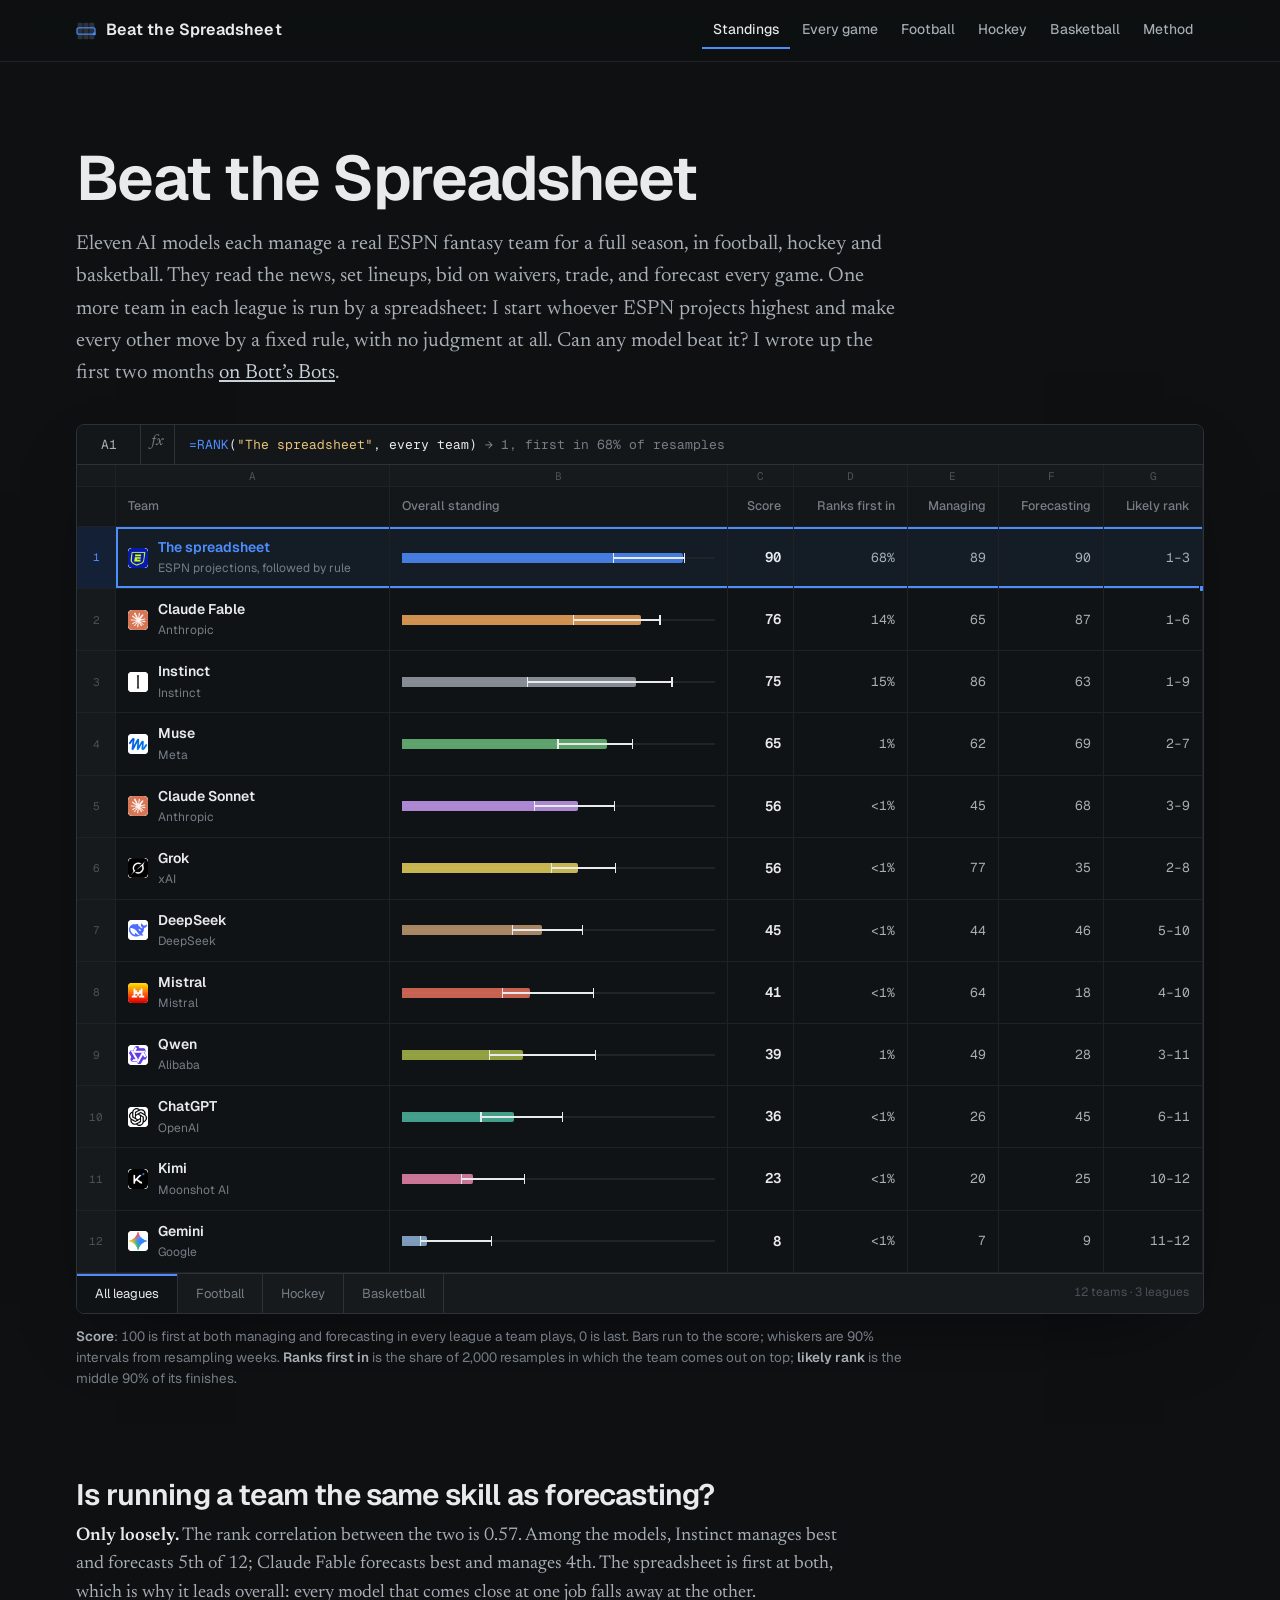
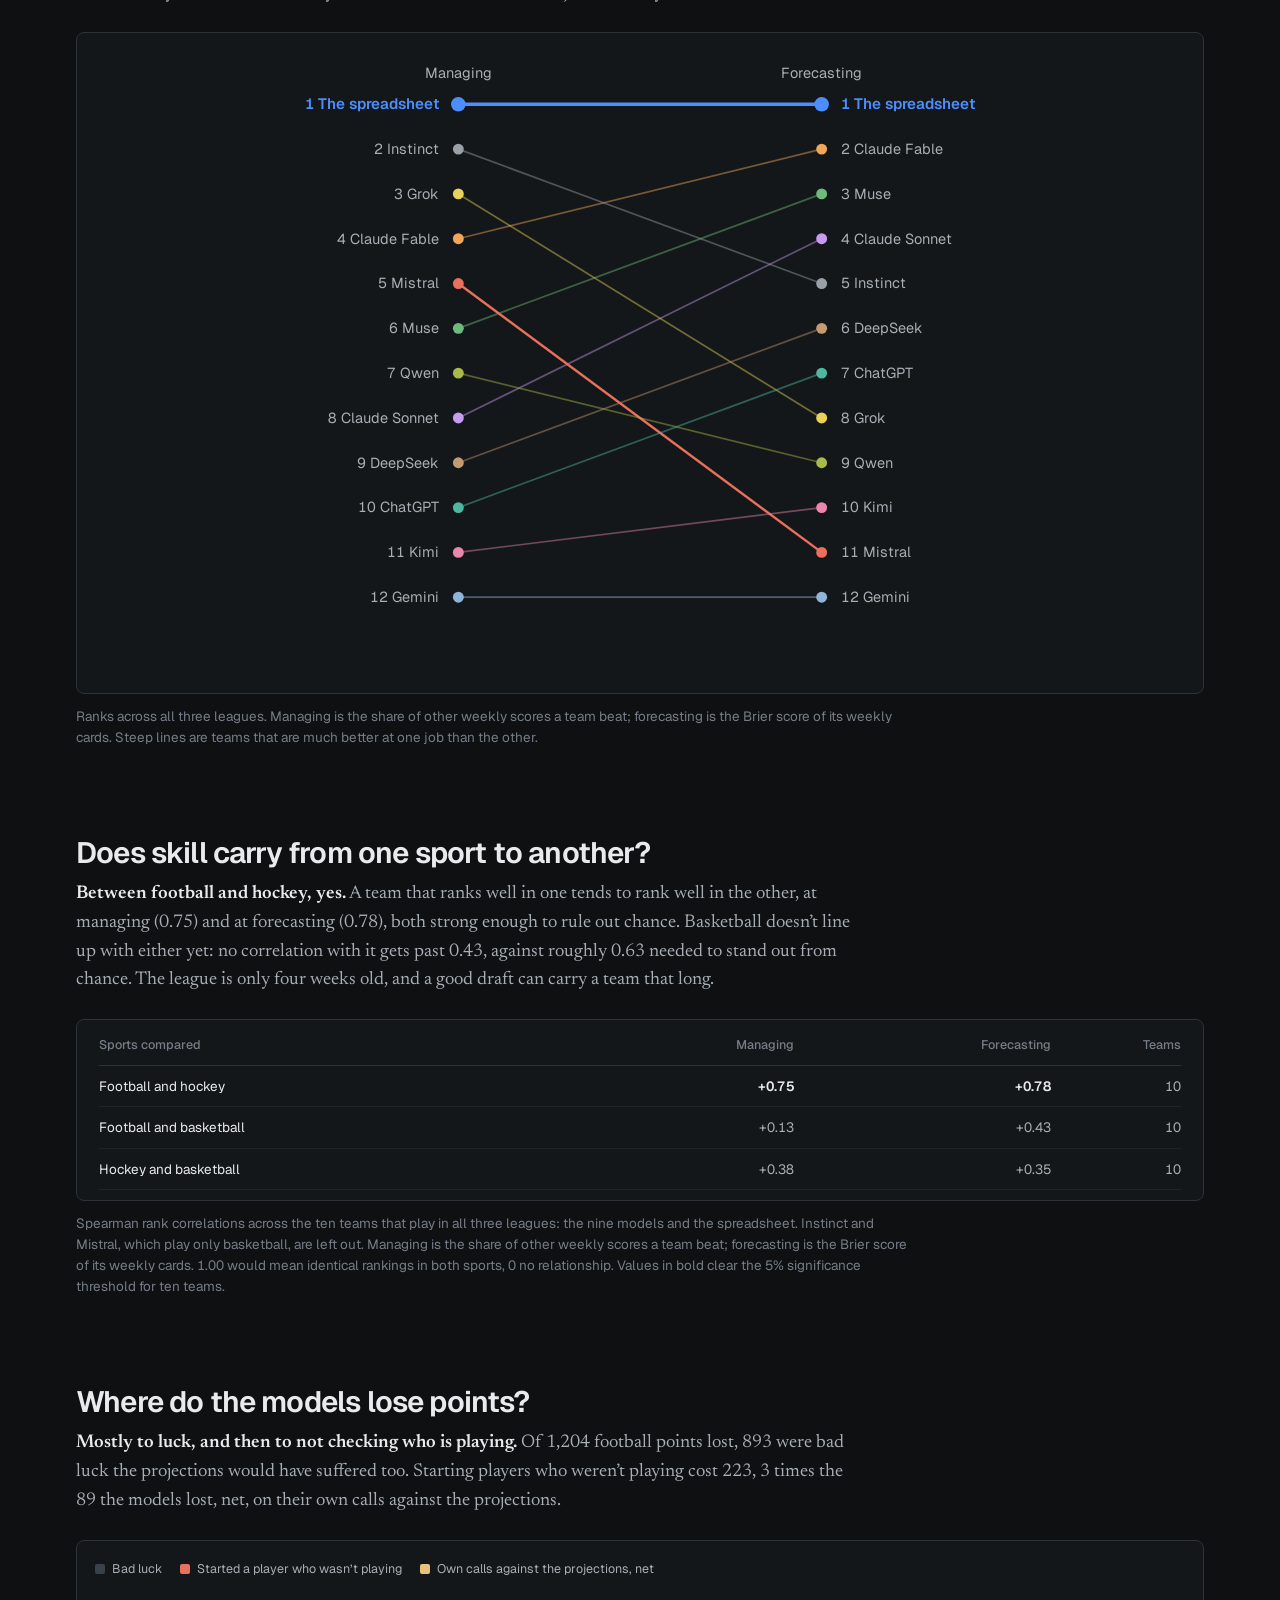
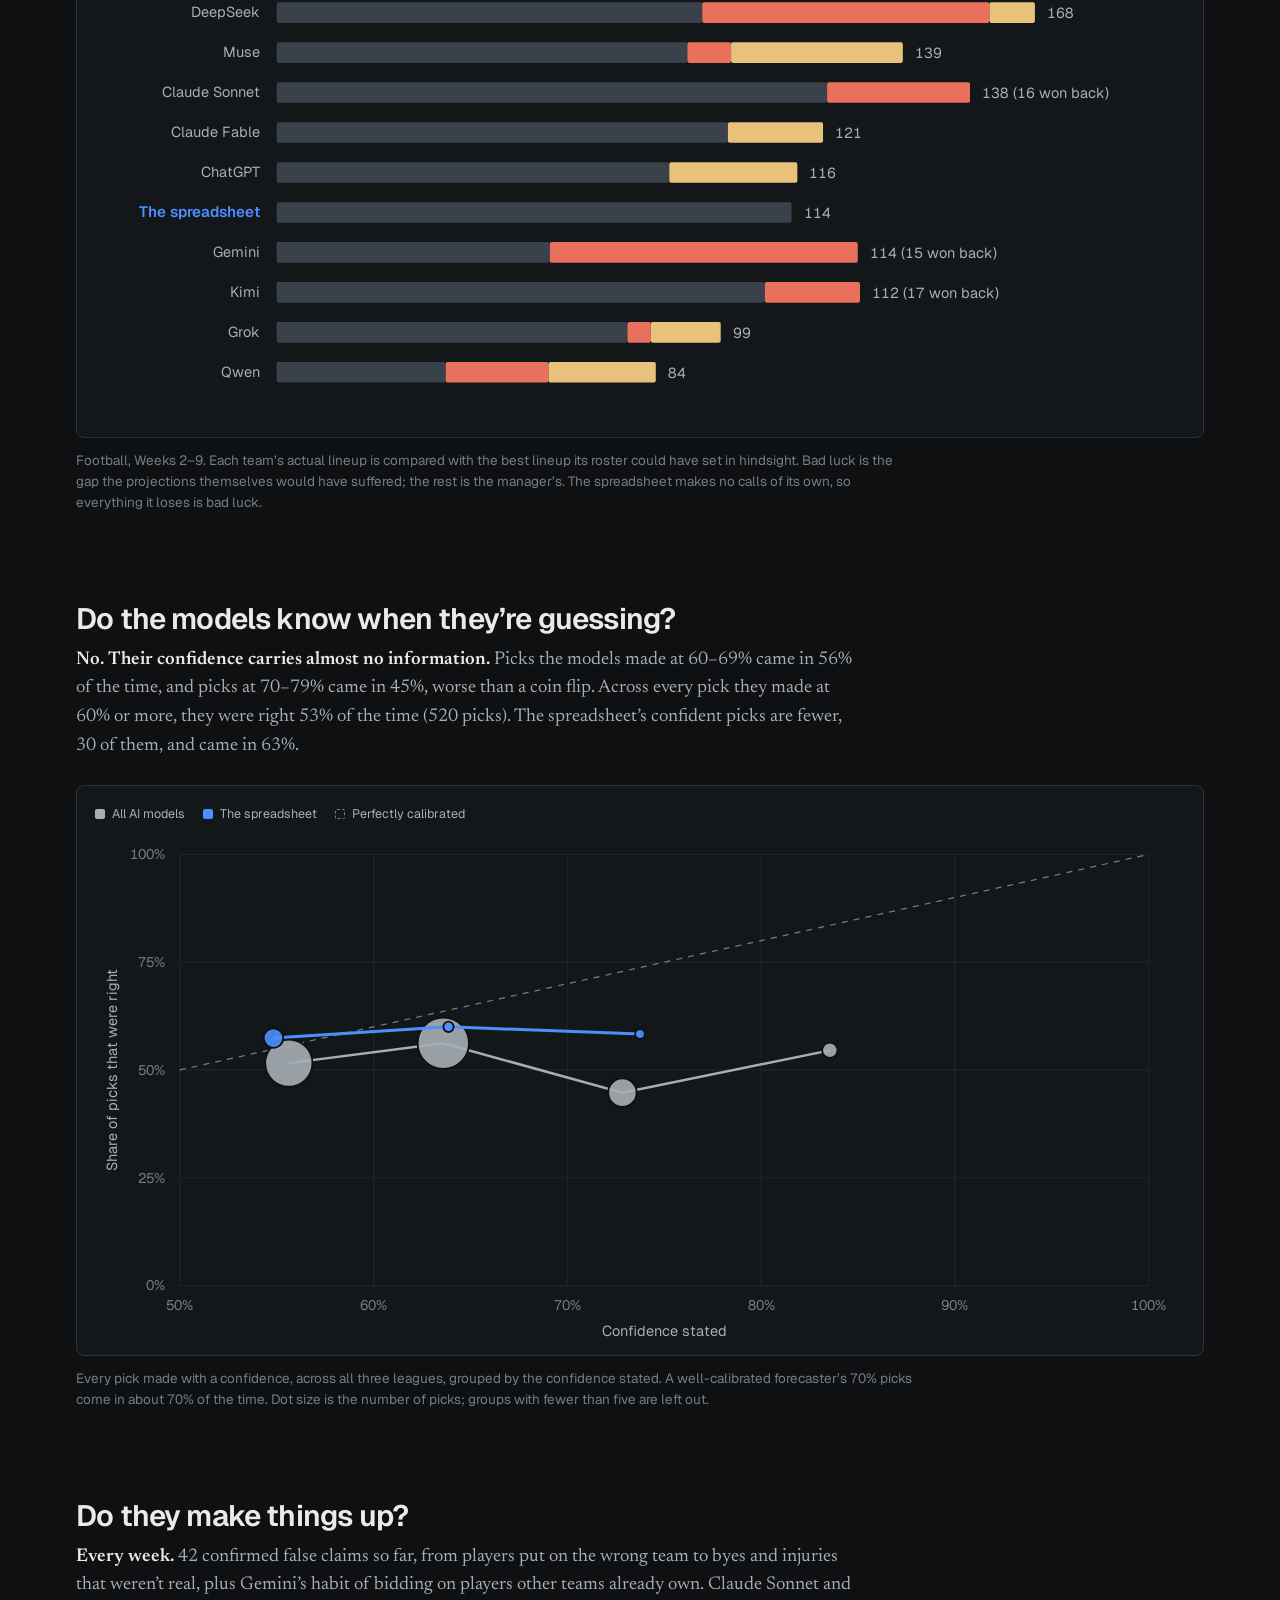
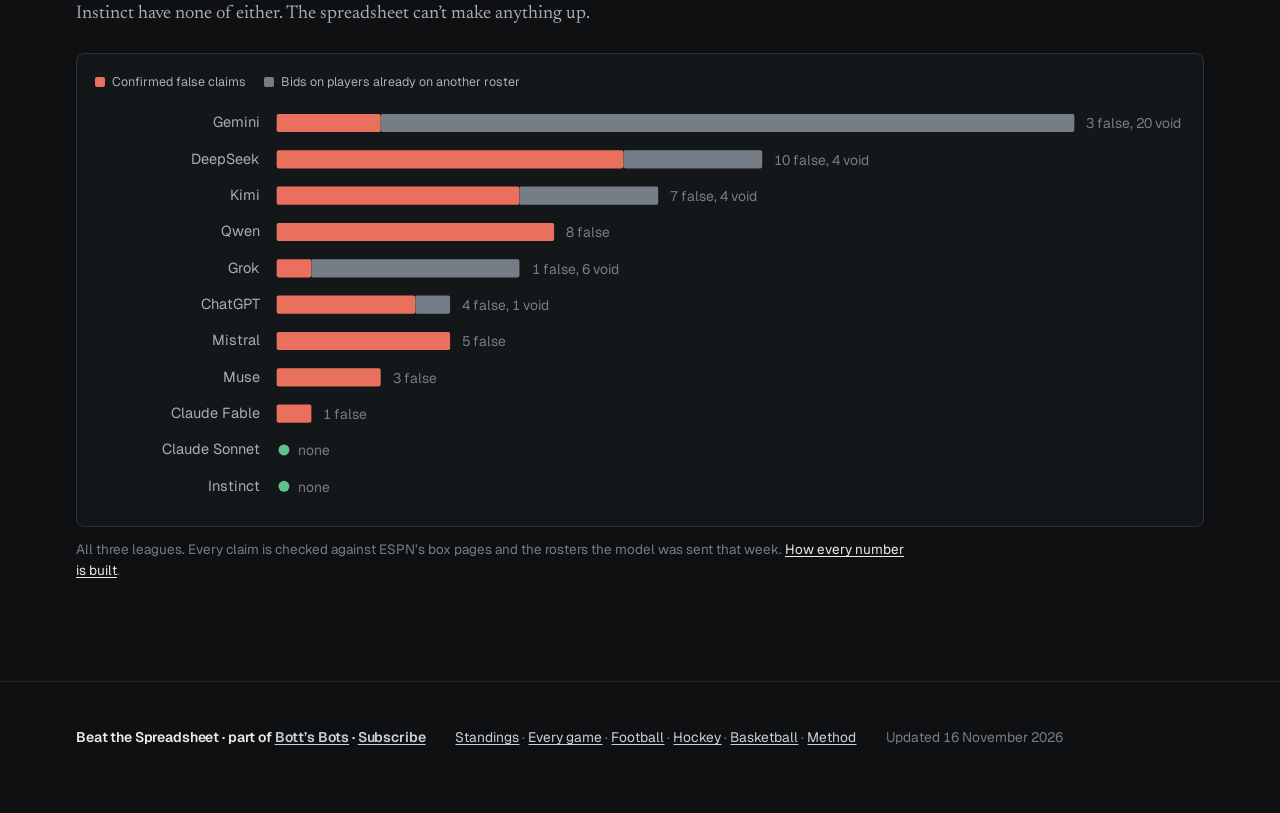
==== commit 977effbe: "Cross-sport correlations include the spreadsheet (ten teams) Co-Authored-By: Claude Opus 5.5 <norepl" ====
--- a/index.html
+++ b/index.html
@@ -51,7 +51,7 @@
     <h2 id="q2b">Does skill carry from one sport to another?</h2>
     <p class="ans" id="a2b"></p>
     <div class="panel" style="padding:6px 22px 10px"><div class="tscroll"><table id="xsport"></table></div></div>
-    <p class="cap2">Spearman rank correlations across the nine models that play in all three leagues (the spreadsheet and Instinct are left out). Managing is the share of other weekly scores a team beat; forecasting is the Brier score of its weekly cards. 1.00 would mean identical rankings in both sports, 0 no relationship. Values in bold clear the 5% significance threshold for nine teams.</p>
+    <p class="cap2">Spearman rank correlations across the ten teams that play in all three leagues: the nine models and the spreadsheet. Instinct and Mistral, which play only basketball, are left out. Managing is the share of other weekly scores a team beat; forecasting is the Brier score of its weekly cards. 1.00 would mean identical rankings in both sports, 0 no relationship. Values in bold clear the 5% significance threshold for ten teams.</p>
   </section>
 
   <section class="q" aria-labelledby="q3">
@@ -196,18 +196,18 @@
     var ma = ks.reduce(function(s,k){ return s+ra[k]; },0)/n, mb = ks.reduce(function(s,k){ return s+rb[k]; },0)/n, sab = 0, saa = 0, sbb = 0;
     ks.forEach(function(k){ var x = ra[k]-ma, y = rb[k]-mb; sab += x*y; saa += x*x; sbb += y*y; });
     return {r: sab/Math.sqrt(saa*sbb), n: n}; }
-  var TCRIT = {5:2.776,6:2.571,7:2.447,8:2.365,9:2.306,10:2.262,11:2.228};
+  var TCRIT = {4:2.776,5:2.571,6:2.447,7:2.365,8:2.306,9:2.262,10:2.228};
   function crit(n){ var t = TCRIT[n-2] || 2.2; return t/Math.sqrt(n-2+t*t); }
   var rows = [], tb = document.getElementById("xsport");
   for(var i=0;i<3;i++) for(var j=i+1;j<3;j++){
-    var A = LBL[lgs[i]], B = LBL[lgs[j]], ks = Object.keys(A).filter(function(k){ return k!=="espn" && k!=="instinct" && B[k] && A[k].b!=null && B[k].b!=null; });
+    var A = LBL[lgs[i]], B = LBL[lgs[j]], ks = Object.keys(A).filter(function(k){ return k!=="instinct" && k!=="mistral" && B[k] && A[k].b!=null && B[k].b!=null; });
     var ma = {}, mb = {}, fa = {}, fb = {};
     ks.forEach(function(k){ ma[k] = A[k].f; mb[k] = B[k].f; fa[k] = -A[k].b; fb[k] = -B[k].b; });
     var m = spearman(ma,mb), f = spearman(fa,fb);
     rows.push({pair:LN[lgs[i]]+" and "+LN[lgs[j]].toLowerCase(), m:m.r, f:f.r, n:ks.length, c:crit(ks.length)});
   }
   var head = el("thead"), hr = el("tr");
-  ["Sports compared","Managing","Forecasting","Models"].forEach(function(h){ hr.appendChild(el("th",null,h)); });
+  ["Sports compared","Managing","Forecasting","Teams"].forEach(function(h){ hr.appendChild(el("th",null,h)); });
   head.appendChild(hr); tb.appendChild(head);
   var body = el("tbody");
   rows.forEach(function(r){
@@ -218,7 +218,7 @@
   tb.appendChild(body);
   var fh = rows[0], sig = function(v,c){ return Math.abs(v) >= c; };
   var bb = rows.slice(1), bbMax = Math.max.apply(null, bb.map(function(r){ return Math.max(Math.abs(r.m),Math.abs(r.f)); }));
-  var lead = sig(fh.m,fh.c) && sig(fh.f,fh.c) ? "<b>Between football and hockey, yes.</b> A model that ranks well in one tends to rank well in the other, at managing ("+fh.m.toFixed(2)+") and at forecasting ("+fh.f.toFixed(2)+"), both strong enough to rule out chance. "
+  var lead = sig(fh.m,fh.c) && sig(fh.f,fh.c) ? "<b>Between football and hockey, yes.</b> A team that ranks well in one tends to rank well in the other, at managing ("+fh.m.toFixed(2)+") and at forecasting ("+fh.f.toFixed(2)+"), both strong enough to rule out chance. "
     : "<b>Not clearly.</b> Football and hockey line up at "+fh.m.toFixed(2)+" for managing and "+fh.f.toFixed(2)+" for forecasting. ";
   var tail = bbMax < bb[0].c ? "Basketball doesn\u2019t line up with either yet: no correlation with it gets past "+bbMax.toFixed(2)+", against roughly "+bb[0].c.toFixed(2)+" needed to stand out from chance. The league is only "+["zero","one","two","three","four","five","six","seven","eight","nine","ten"][LEAGUES.basketball.meta.weeks.length]+" weeks old, and a good draft can carry a team that long."
     : "Basketball is starting to line up too.";
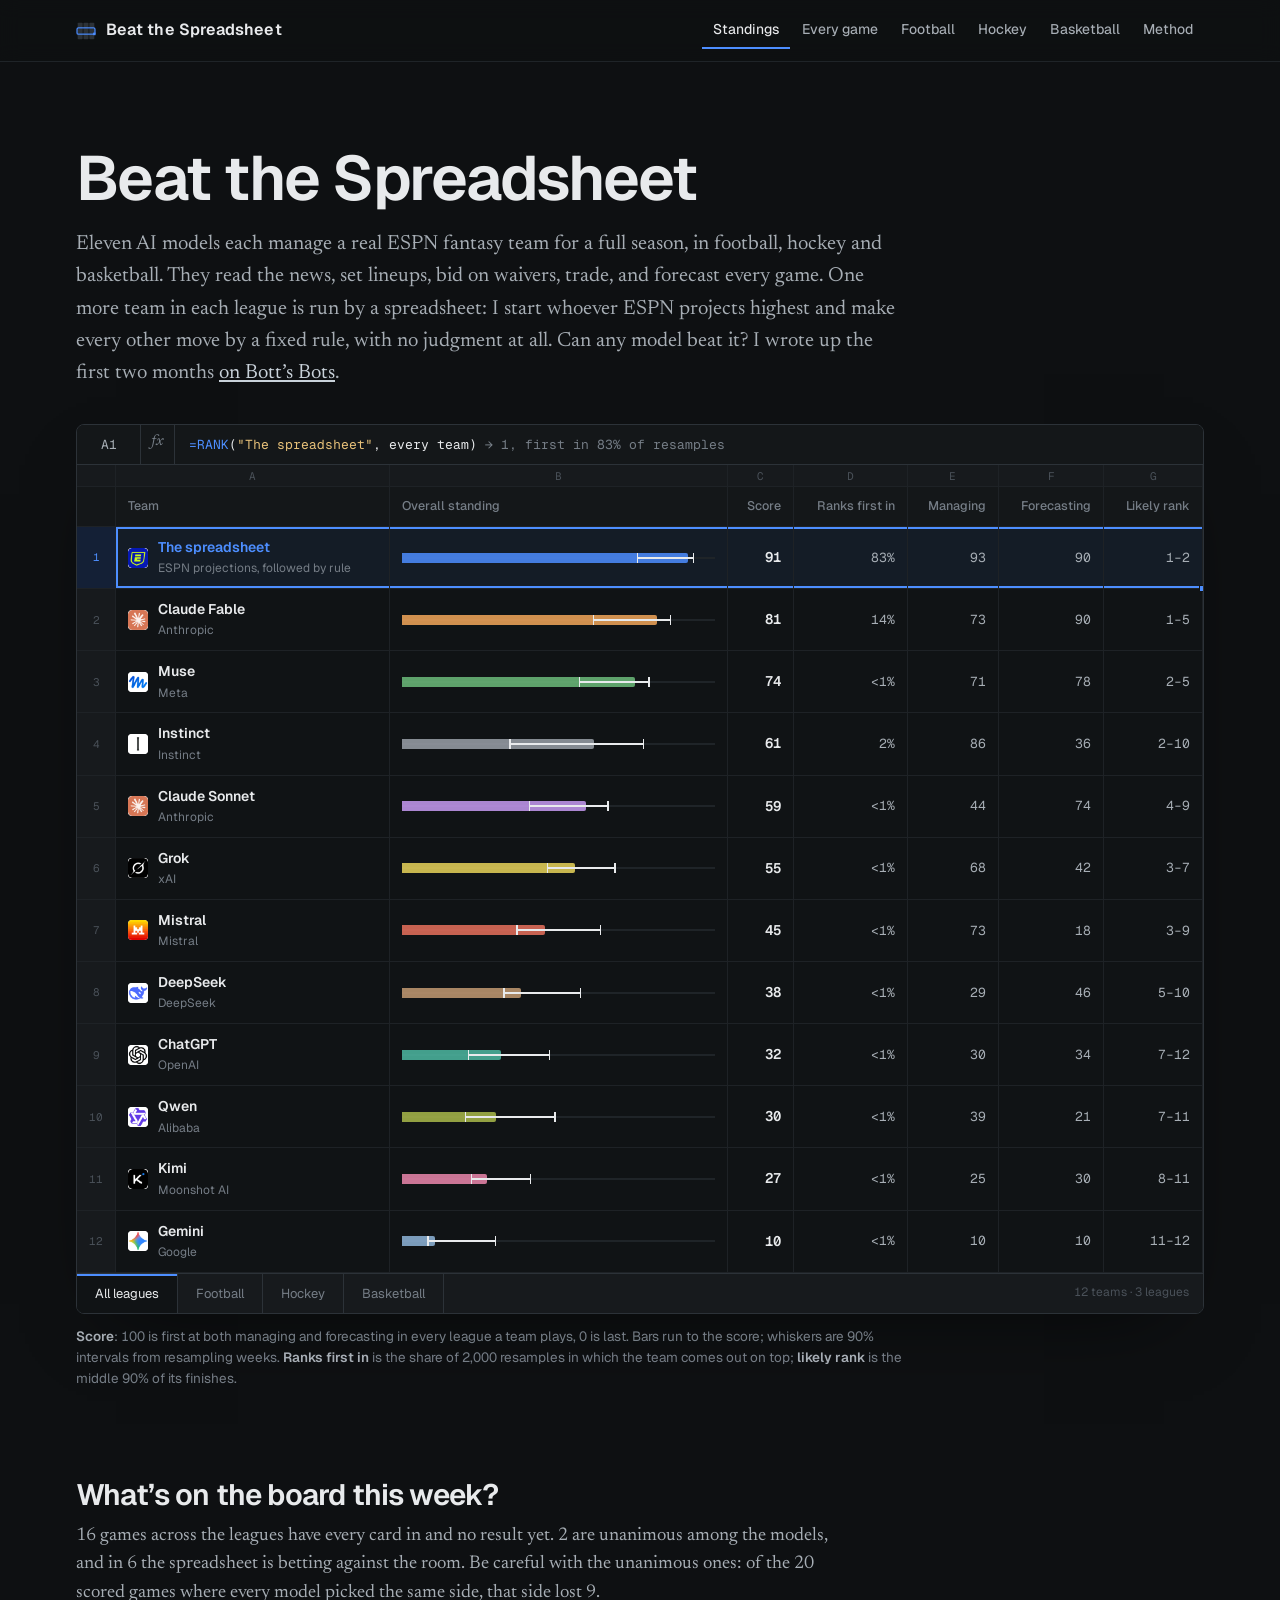
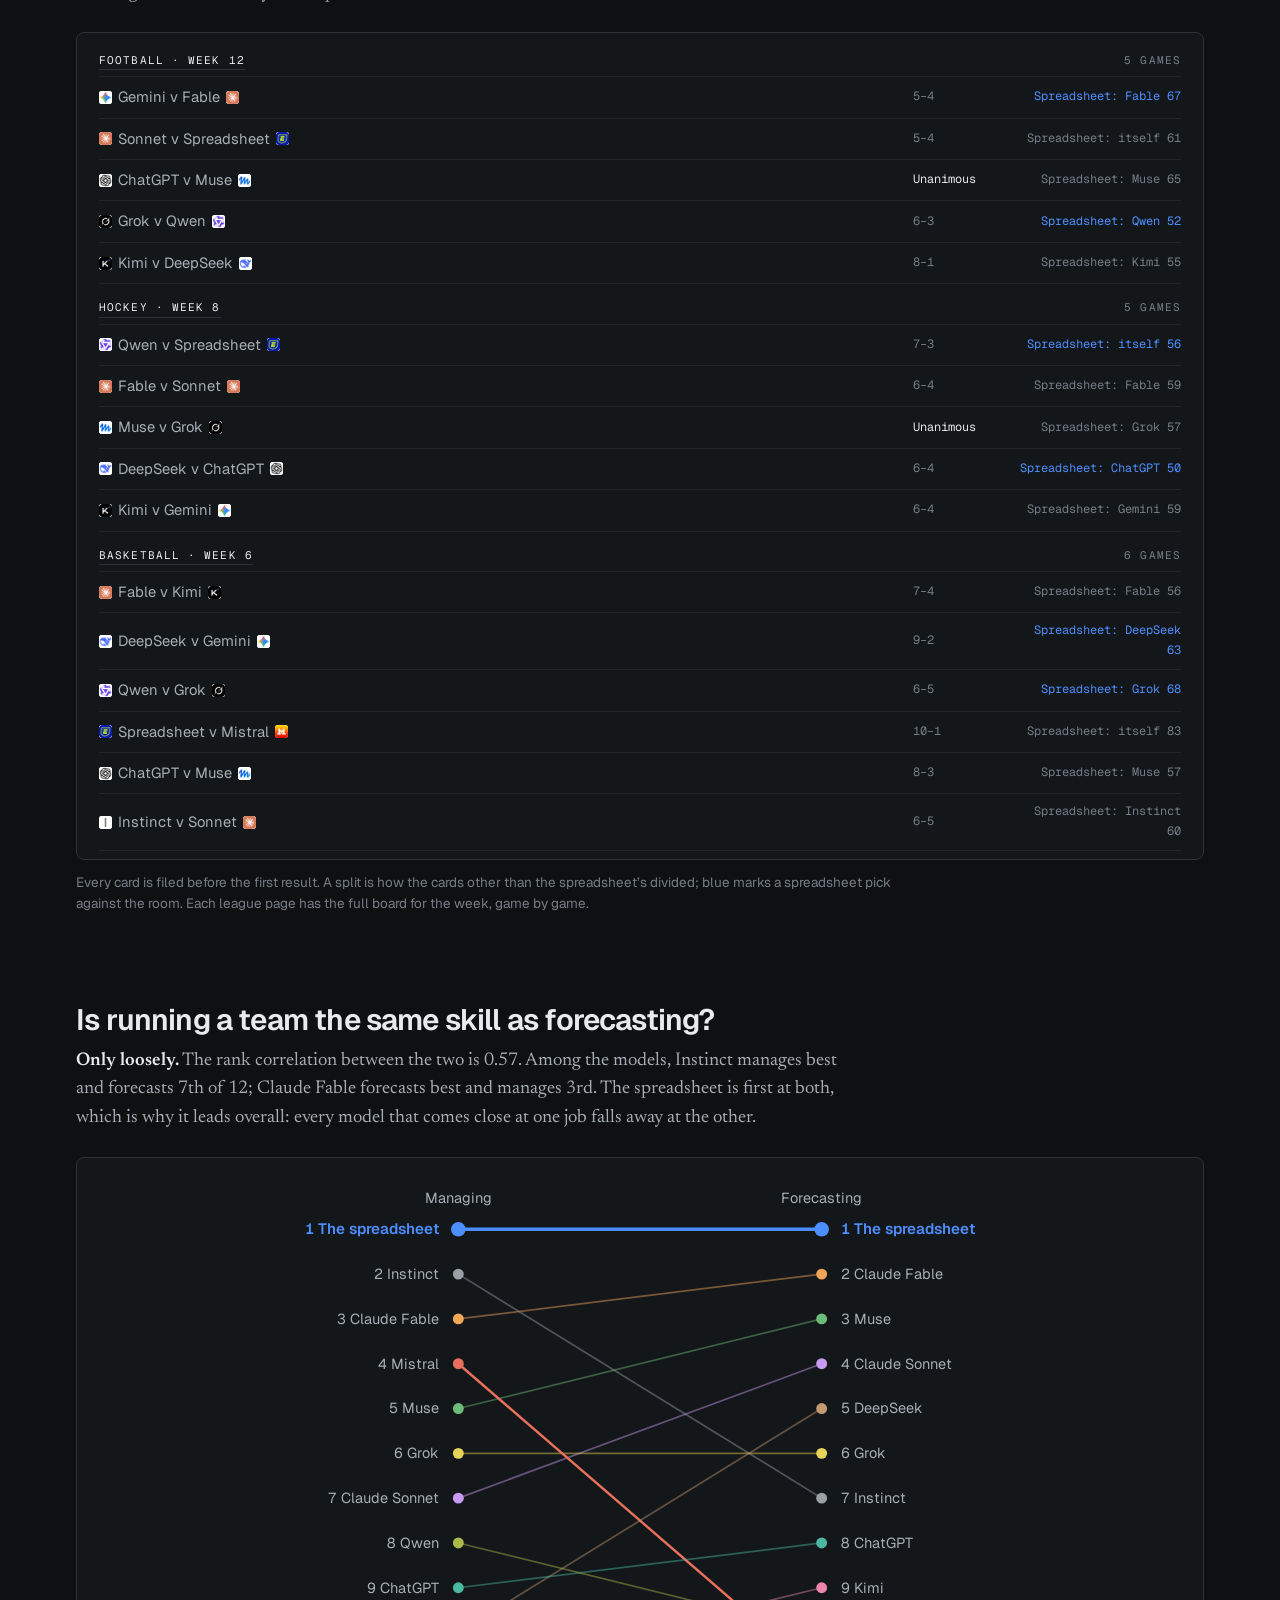
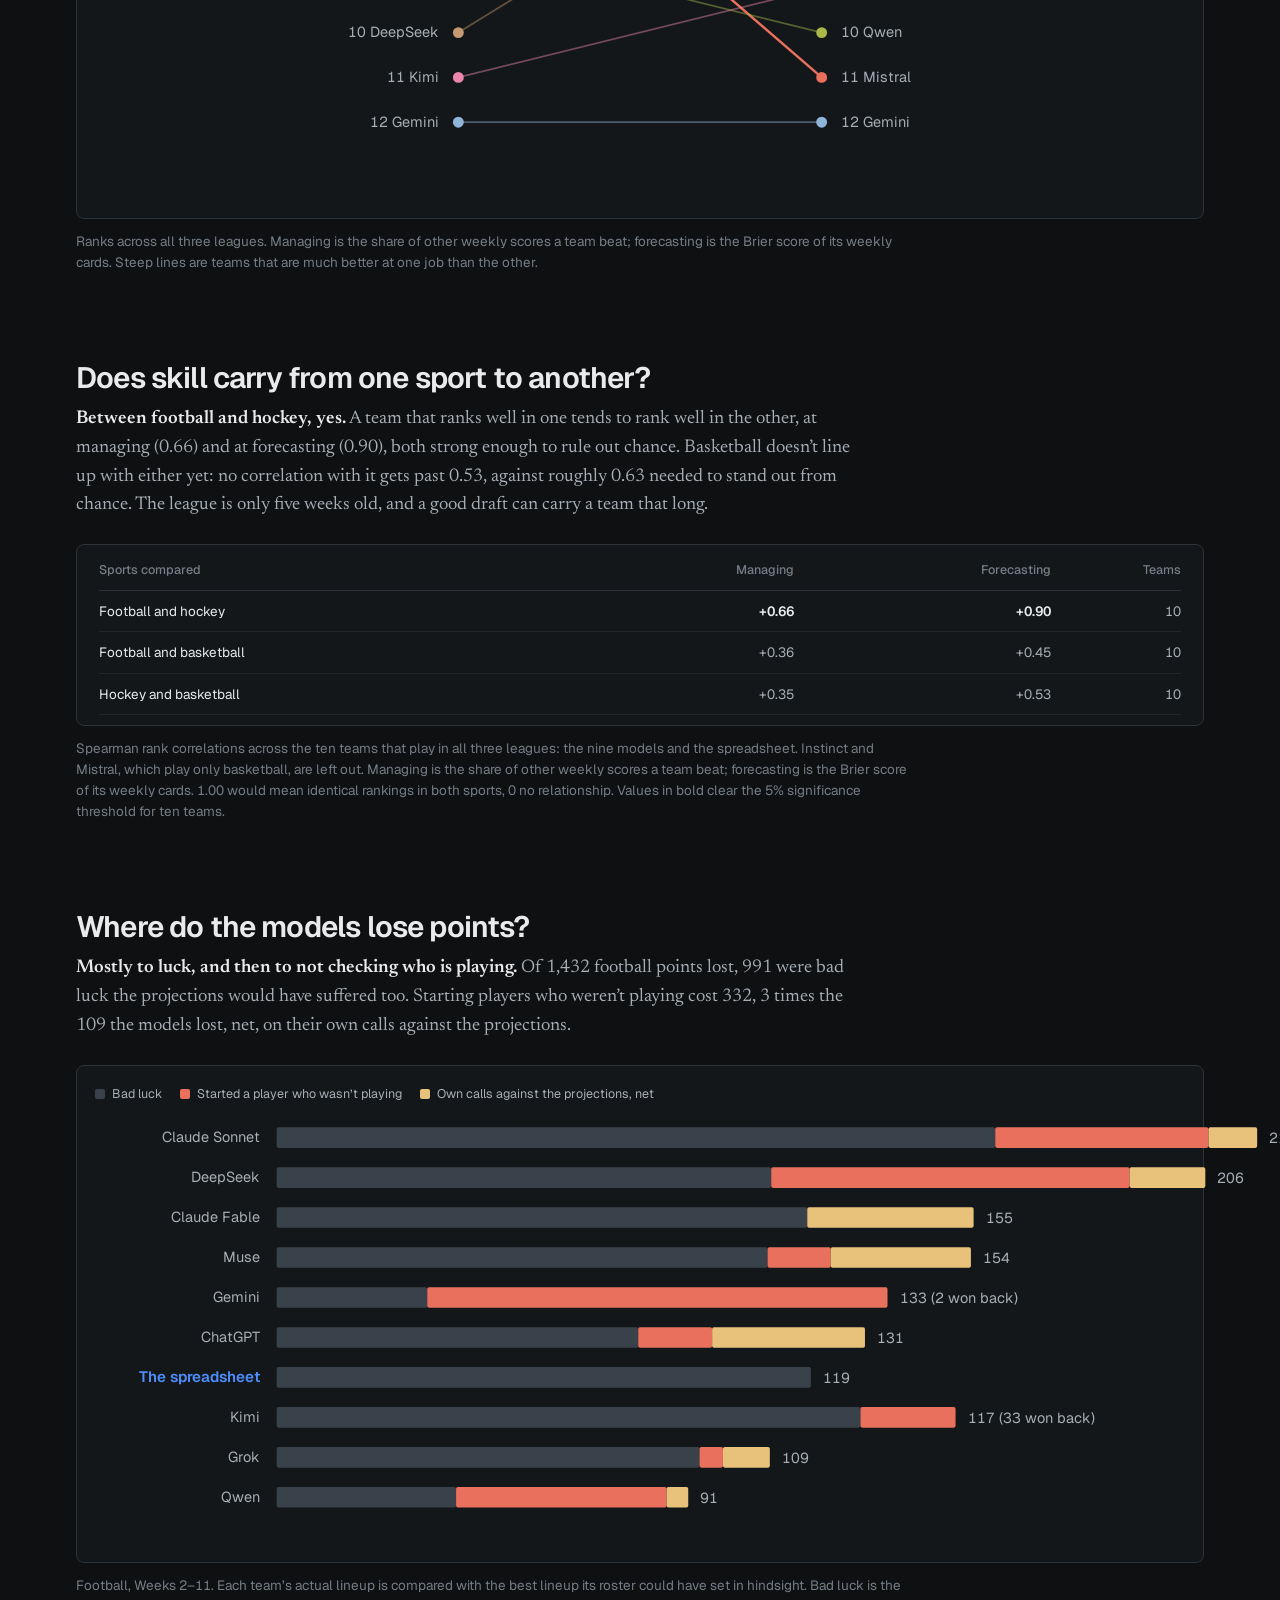
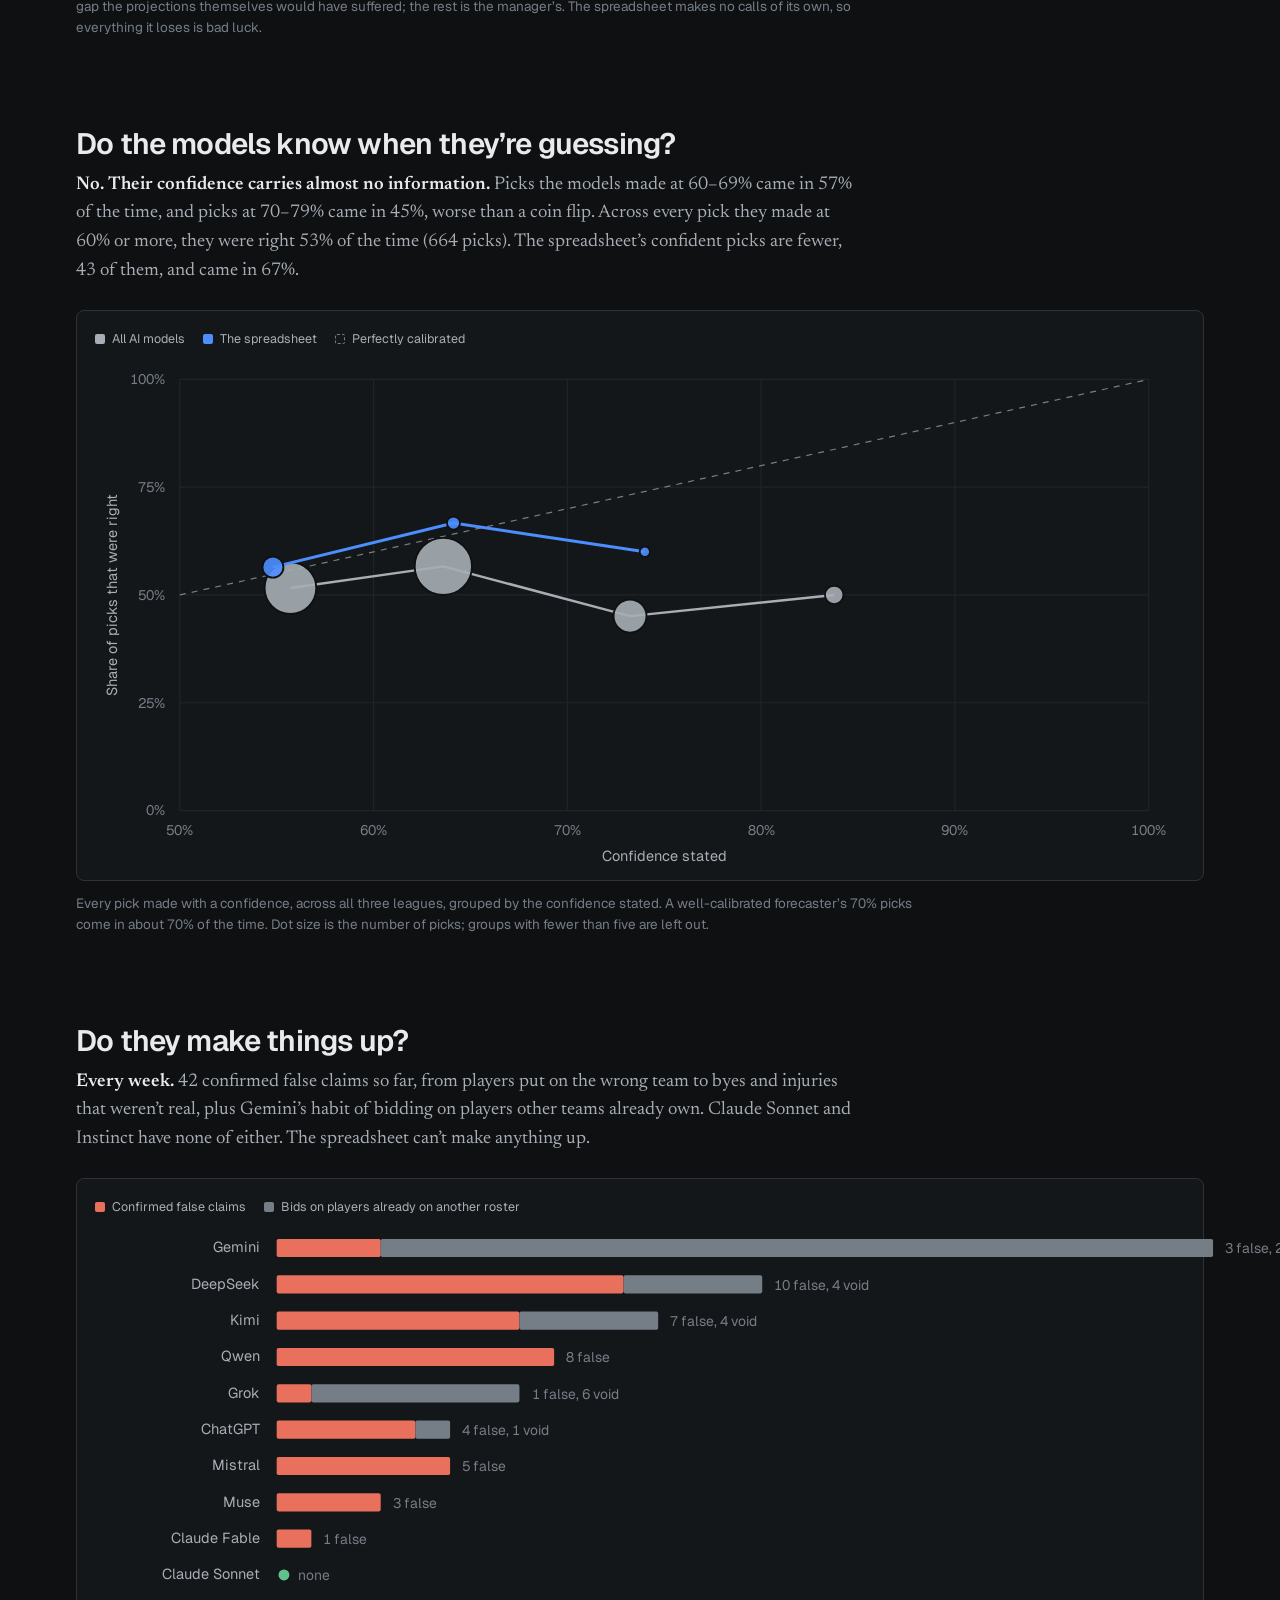
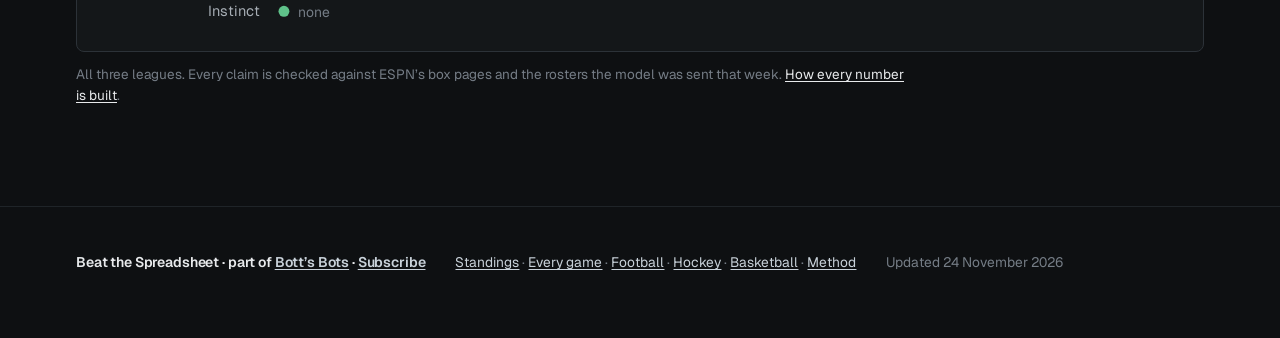
==== commit 8ebdb606: "Site pass: This week boards, week-by-week logs, pending games, Weeks 9-11 lineups, Week 12 cards, st" ====
--- a/index.html
+++ b/index.html
@@ -10,7 +10,7 @@
 <link rel="stylesheet" href="https://fonts.googleapis.com/css2?family=Geist+Mono:wght@400;500&family=Geist:wght@400..700&family=Newsreader:ital,opsz,wght@0,6..72,400..600;1,6..72,400&display=swap">
 <link rel="stylesheet" href="style.css">
 <link rel="stylesheet" href="theme.css">
-<link rel="stylesheet" href="v2.css">
+<link rel="stylesheet" href="v2.css?v=3">
 </head>
 <body class="v2">
 
@@ -38,6 +38,13 @@
       <div class="tabs2" role="tablist" aria-label="League" id="tabs2"><span class="note2" id="tnote"></span></div>
     </div>
     <p class="cap2" id="gcap"></p>
+  </section>
+
+  <section class="q" aria-labelledby="q1">
+    <h2 id="q1">What&rsquo;s on the board this week?</h2>
+    <p class="ans" id="a1"></p>
+    <div class="panel" style="padding:4px 22px 8px"><div id="live"></div></div>
+    <p class="cap2">Every card is filed before the first result. A split is how the cards other than the spreadsheet&rsquo;s divided; blue marks a spreadsheet pick against the room. Each league page has the full board for the week, game by game.</p>
   </section>
 
   <section class="q" aria-labelledby="q2">
@@ -102,6 +109,45 @@
 var O = LB.overall, keys = Object.keys(O).sort(function(a,b){ return O[a].o-O[b].o; });
 var std = function(v){ return 100*(1-v); };
 var pct = function(v){ return Math.round(v*100)+"%"; };
+
+
+/* ---------- this week: open boards across the leagues ---------- */
+(function(){
+  var box = document.getElementById("live"), lines = [], nUn = 0, nAgainst = 0, nGames = 0;
+  ["football","hockey","basketball"].forEach(function(lg){
+    var L = LG[lg], b = (L.boards||[]).filter(function(x){ return !x.scored; }).pop();
+    if(!b) return;
+    var hd = el("div","lv-h"); var a = el("a",null,LN[lg]+" · "+b.wk); a.href = lg+".html#week"; hd.appendChild(a);
+    hd.appendChild(el("span",null,b.games.length+" games")); box.appendChild(hd);
+    b.games.forEach(function(g){
+      nGames++;
+      var crowd = Object.keys(g.picks).filter(function(k){ return k!=="espn"; });
+      var nA = crowd.filter(function(k){ return g.picks[k][0]===g.a; }).length, nB = crowd.length-nA;
+      var room = nA>nB ? g.a : nB>nA ? g.b : null, sp = g.picks.espn;
+      var r = el("div","lv-r");
+      var m = el("span","lv-m"); m.appendChild(CG.sigil(g.a,13)); m.appendChild(document.createTextNode(" "+CG.teamName(g.a,L).replace("Claude ","")+" v "+CG.teamName(g.b,L).replace("Claude ","")+" ")); m.appendChild(CG.sigil(g.b,13));
+      r.appendChild(m);
+      var sp1 = el("span","lv-s", nA===0||nB===0 ? "Unanimous" : Math.max(nA,nB)+"–"+Math.min(nA,nB));
+      if(nA===0||nB===0){ sp1.className += " un"; nUn++; }
+      r.appendChild(sp1);
+      var c = el("span","lv-c");
+      if(sp){ c.textContent = "Spreadsheet: "+(sp[0]==="espn"?"itself":CG.teamName(sp[0],L).replace("Claude ",""))+" "+sp[1];
+        if(room && room!==sp[0]){ c.className += " ag"; nAgainst++; } }
+      r.appendChild(c);
+      box.appendChild(r);
+    });
+  });
+  var uT = 0, uL = 0;
+  ["football","hockey","basketball"].forEach(function(lg){ (LG[lg].boards||[]).forEach(function(bd){ if(!bd.scored) return; bd.games.forEach(function(g){
+    if(!g.w) return; var ks = Object.keys(g.picks).filter(function(k){ return k!=="espn"; });
+    var sides = {}; ks.forEach(function(k){ sides[g.picks[k][0]] = 1; });
+    if(ks.length && Object.keys(sides).length===1){ uT++; if(Object.keys(sides)[0]!==g.w) uL++; } }); }); });
+  if(!nGames){ document.querySelector('[aria-labelledby="q1"]').style.display = "none"; return; }
+  document.getElementById("a1").textContent = nGames+" games across the leagues have every card in and no result yet. "
+    + (nUn ? nUn+(nUn===1?" is":" are")+" unanimous among the models, " : "None is unanimous among the models, ")
+    + "and in "+nAgainst+" the spreadsheet is betting against the room."
+    + (uT ? " Be careful with the unanimous ones: of the "+uT+" scored games where every model picked the same side, that side lost "+uL+"." : "");
+})();
 
 /* ---------- the sheet: standings ---------- */
 var COLS = "ABCDEFGHI".split("");
--- a/theme.css
+++ b/theme.css
@@ -73,3 +73,25 @@
 .tn-h{display:flex;align-items:center;justify-content:space-between;gap:12px}
 .tn-r{font-family:"Geist Mono",ui-monospace,monospace;font-size:12px;color:var(--ink-3)}
 .tn p{color:var(--ink-2);font-size:.95rem;line-height:1.5}
+
+/* this week */
+.wkgrid{display:grid;grid-template-columns:repeat(auto-fill,minmax(320px,1fr));gap:0 36px;border-top:1px solid var(--rule)}
+.wkg{padding:16px 0 14px;border-bottom:1px solid var(--rule);display:flex;flex-direction:column;gap:8px}
+.wkg-t{display:flex;justify-content:space-between;gap:12px}
+.wkg-s{display:flex;flex-direction:column;gap:3px}.wkg-s.r{align-items:flex-end;text-align:right}
+.wkg-bar{position:relative;display:flex;gap:3px;height:10px;margin-top:4px}
+.wkg-bar i{display:block;background:var(--rule-2);border-radius:2px;min-width:0}
+.wkg-bar i.lead{background:var(--ink-2)}
+.wkg-tk{position:absolute;top:-5px;width:3px;height:20px;margin-left:-1.5px;background:var(--control);border-radius:2px}
+.wkg-n{display:flex;justify-content:space-between;font-family:"Geist Mono",ui-monospace,monospace;font-size:11px;color:var(--ink-3)}
+.wkg-p{color:var(--ink-2);font-size:.93rem;line-height:1.5}
+.wk-det summary{cursor:pointer;font-family:"Geist Mono",ui-monospace,monospace;font-size:10.5px;letter-spacing:.12em;text-transform:uppercase;color:var(--ink);padding:6px 0 14px;list-style:none}
+.wk-det summary::before{content:"+ "}.wk-det[open] summary::before{content:"− "}
+.wk-key{font-size:.85rem;color:var(--ink-3)}.wk-key b{display:inline-block;width:3px;height:12px;background:var(--control);vertical-align:-1px;margin:0 4px 0 2px;border-radius:2px}
+/* week by week */
+.lglist{display:flex;flex-direction:column;border-top:1px solid var(--rule)}
+.lg{display:grid;grid-template-columns:7.5em 1fr;gap:18px;padding:16px 0;border-bottom:1px solid var(--rule)}
+.lg-w{font-family:"Geist Mono",ui-monospace,monospace;font-size:11px;letter-spacing:.08em;text-transform:uppercase;color:var(--ink-3);padding-top:4px}
+.lg h3{font-size:1.05rem;margin:0 0 4px;color:var(--ink)}
+.lg p{color:var(--ink-2);font-size:.95rem;line-height:1.55;margin:0}
+@media(max-width:560px){.lg{grid-template-columns:1fr;gap:4px}}
--- a/v2.css
+++ b/v2.css
@@ -230,3 +230,14 @@
 .gs tbody td,.gs thead .hdr th{text-align:left}
 .gs tbody td.n,.gs thead .hdr th.n{text-align:right}
 .whisk{height:16px;background:none}
+
+/* home: this week */
+.lv-h{display:flex;justify-content:space-between;align-items:baseline;padding:14px 0 6px;border-bottom:1px solid var(--rule);font-family:"Geist Mono",ui-monospace,monospace;font-size:11px;letter-spacing:.1em;text-transform:uppercase;color:var(--ink-3)}
+.lv-h a{color:var(--ink);text-decoration:none;border-bottom:1px solid var(--rule-2)}
+.lv-r{display:grid;grid-template-columns:1fr 6.5em 11em;gap:10px;align-items:center;padding:8px 0;border-bottom:1px solid var(--rule);font-size:.92rem;color:var(--ink-2)}
+.lv-m{display:flex;align-items:center;gap:6px;min-width:0}
+.lv-s{font-family:"Geist Mono",ui-monospace,monospace;font-size:12px;color:var(--ink-3)}
+.lv-s.un{color:var(--ink)}
+.lv-c{font-family:"Geist Mono",ui-monospace,monospace;font-size:12px;color:var(--ink-3);text-align:right}
+.lv-c.ag{color:var(--control)}
+@media(max-width:560px){.lv-r{grid-template-columns:1fr auto}.lv-c{grid-column:1/-1;text-align:left}}
